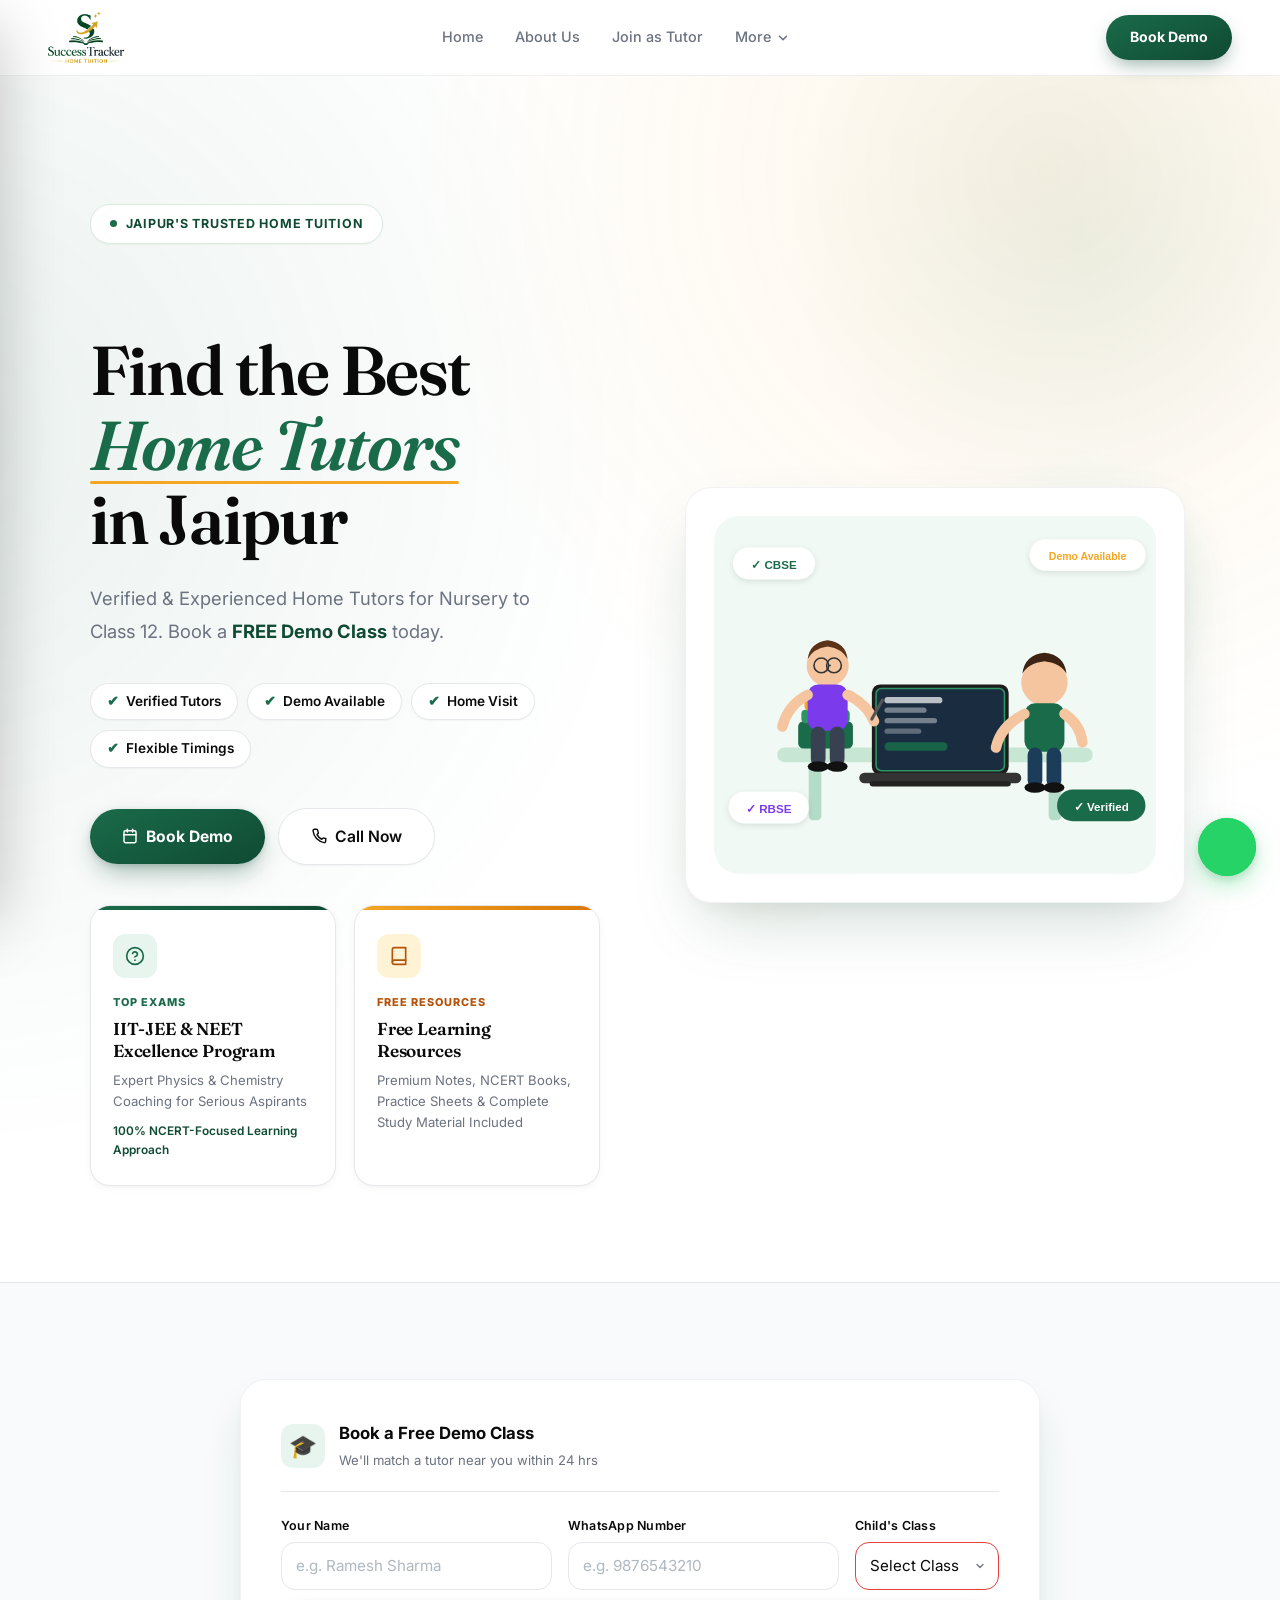
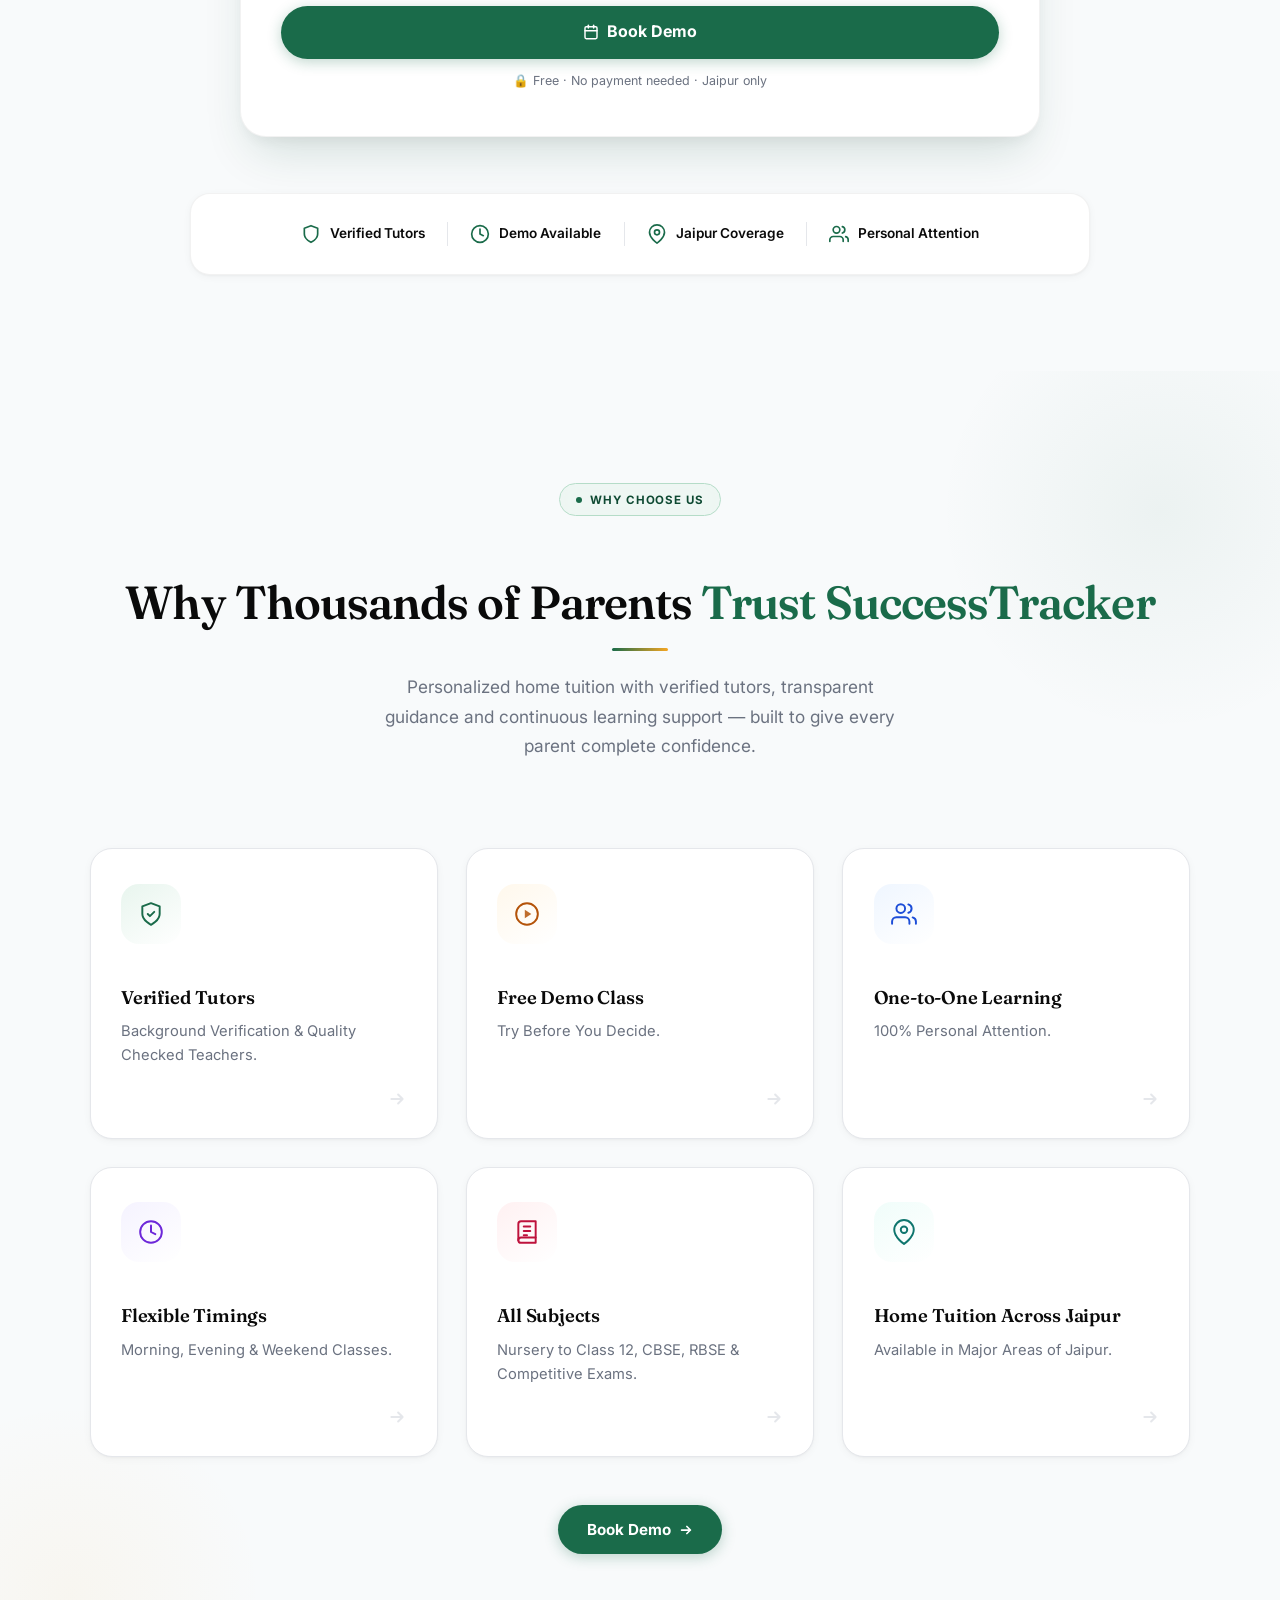
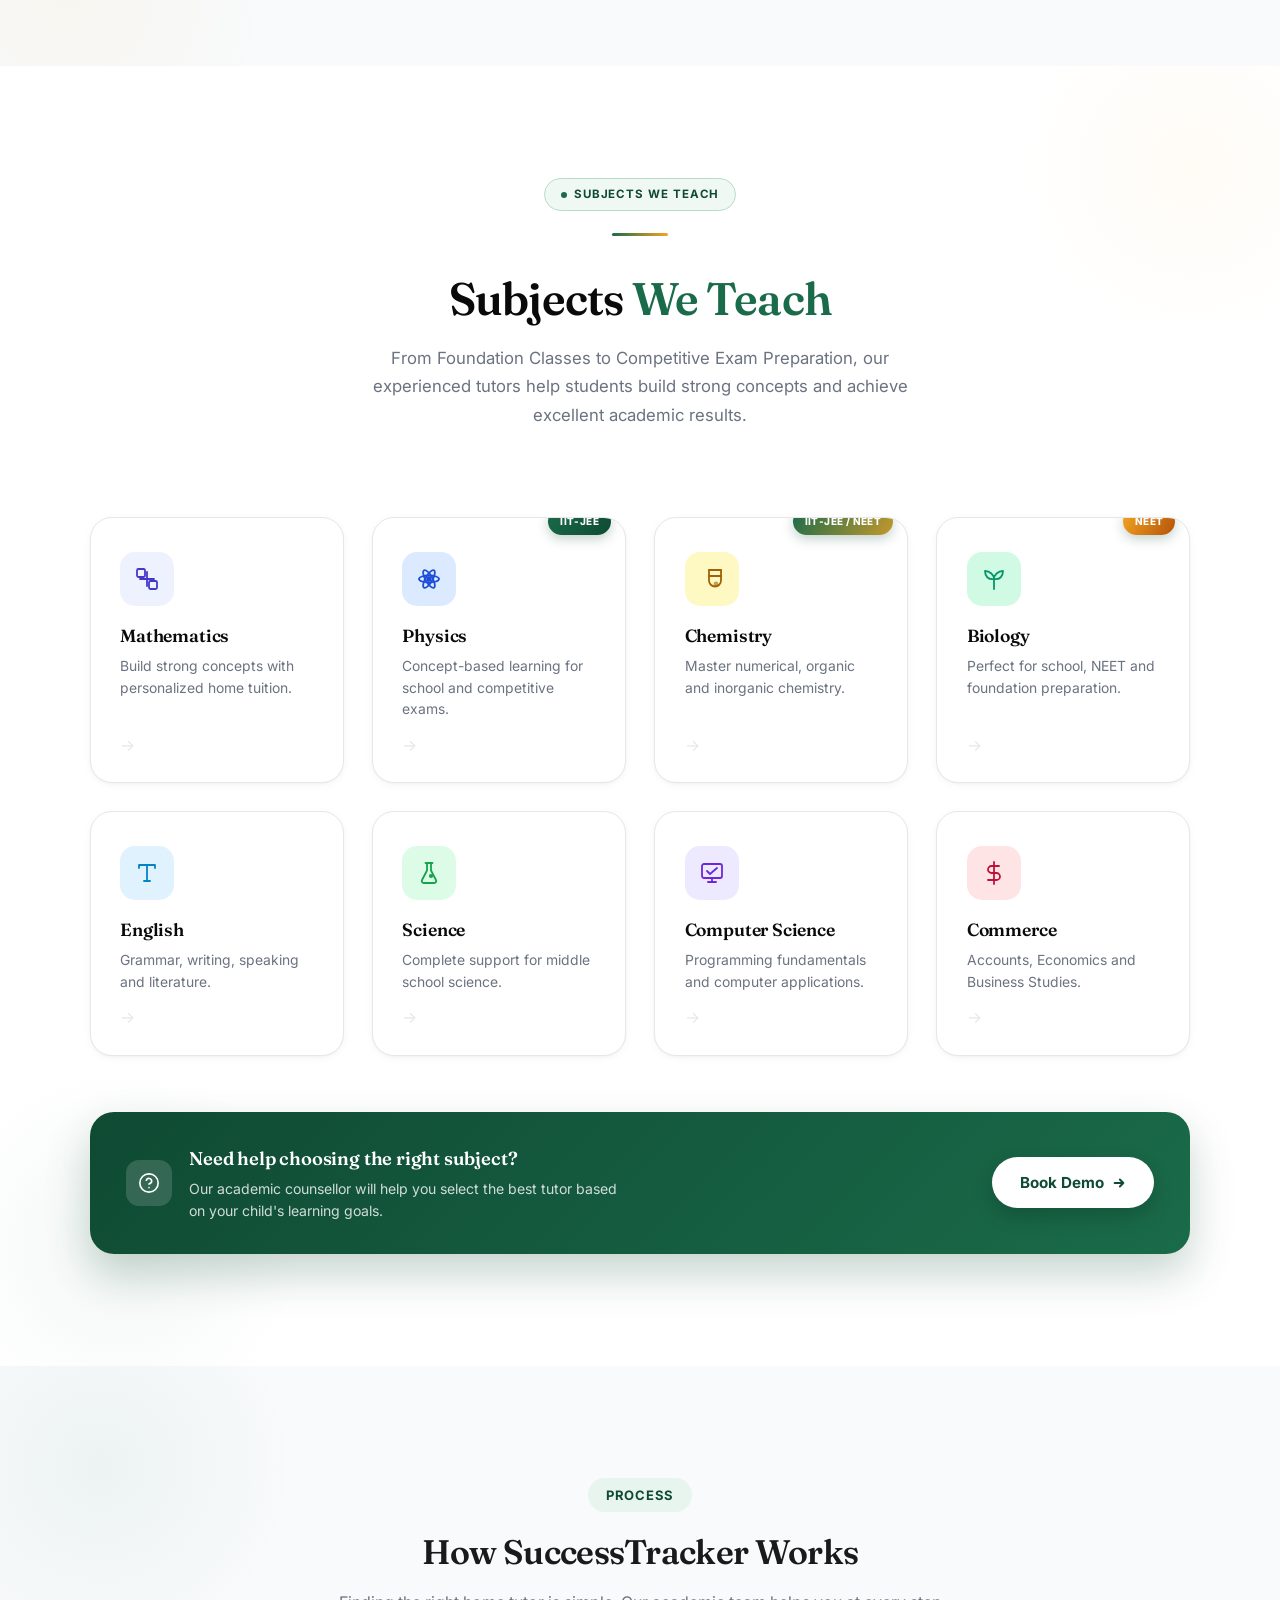
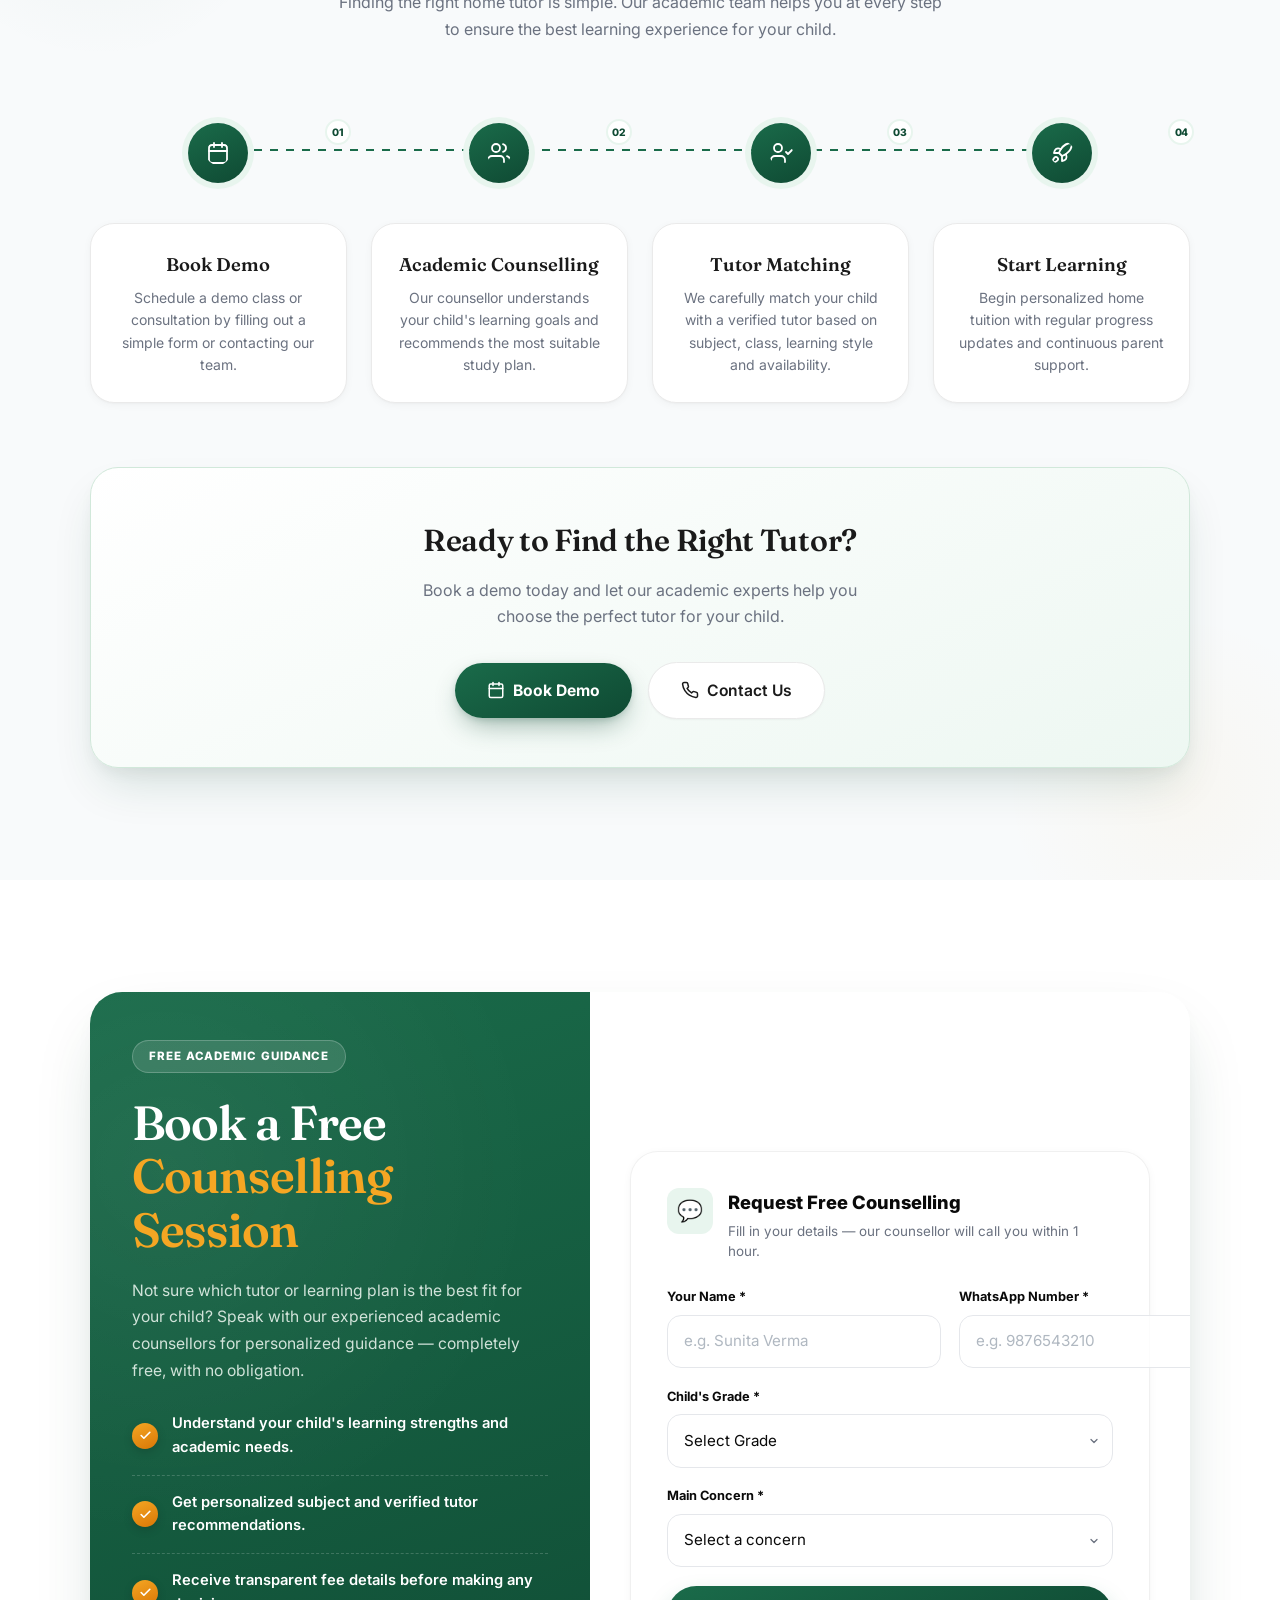
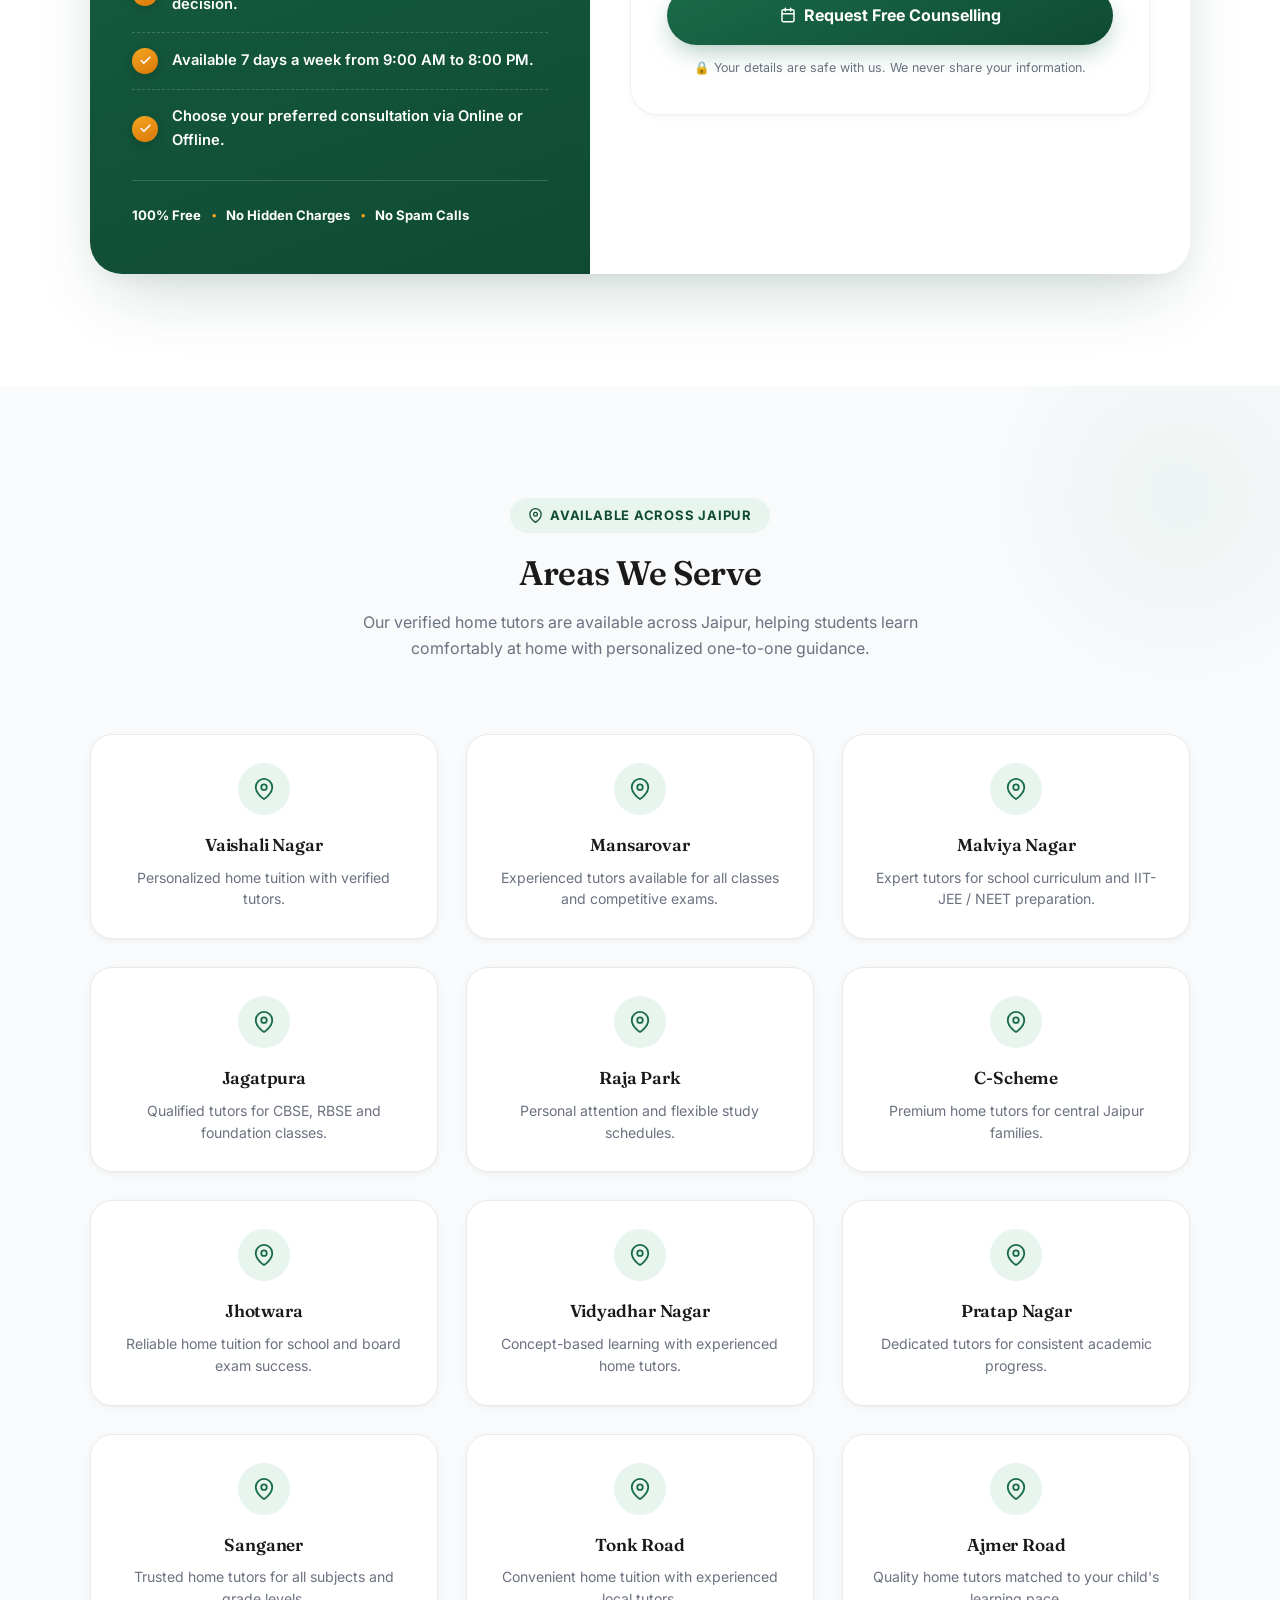
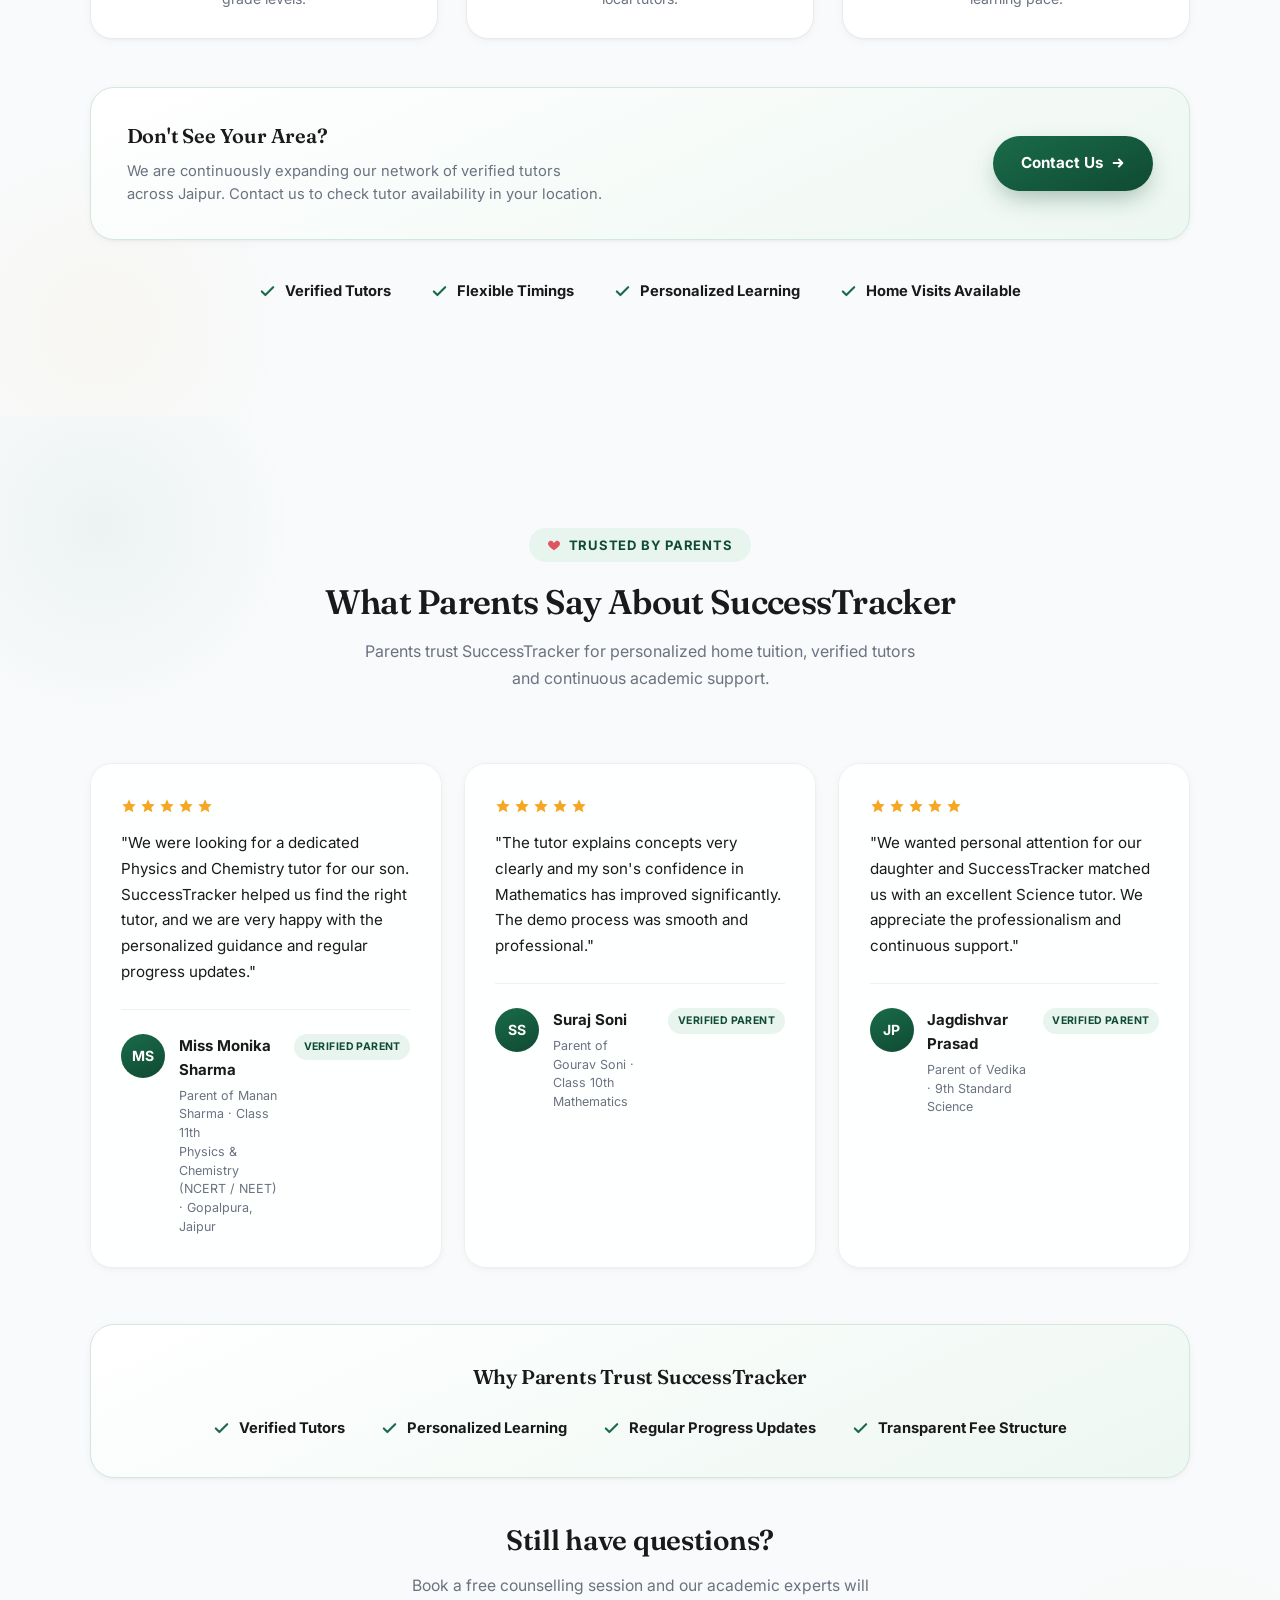
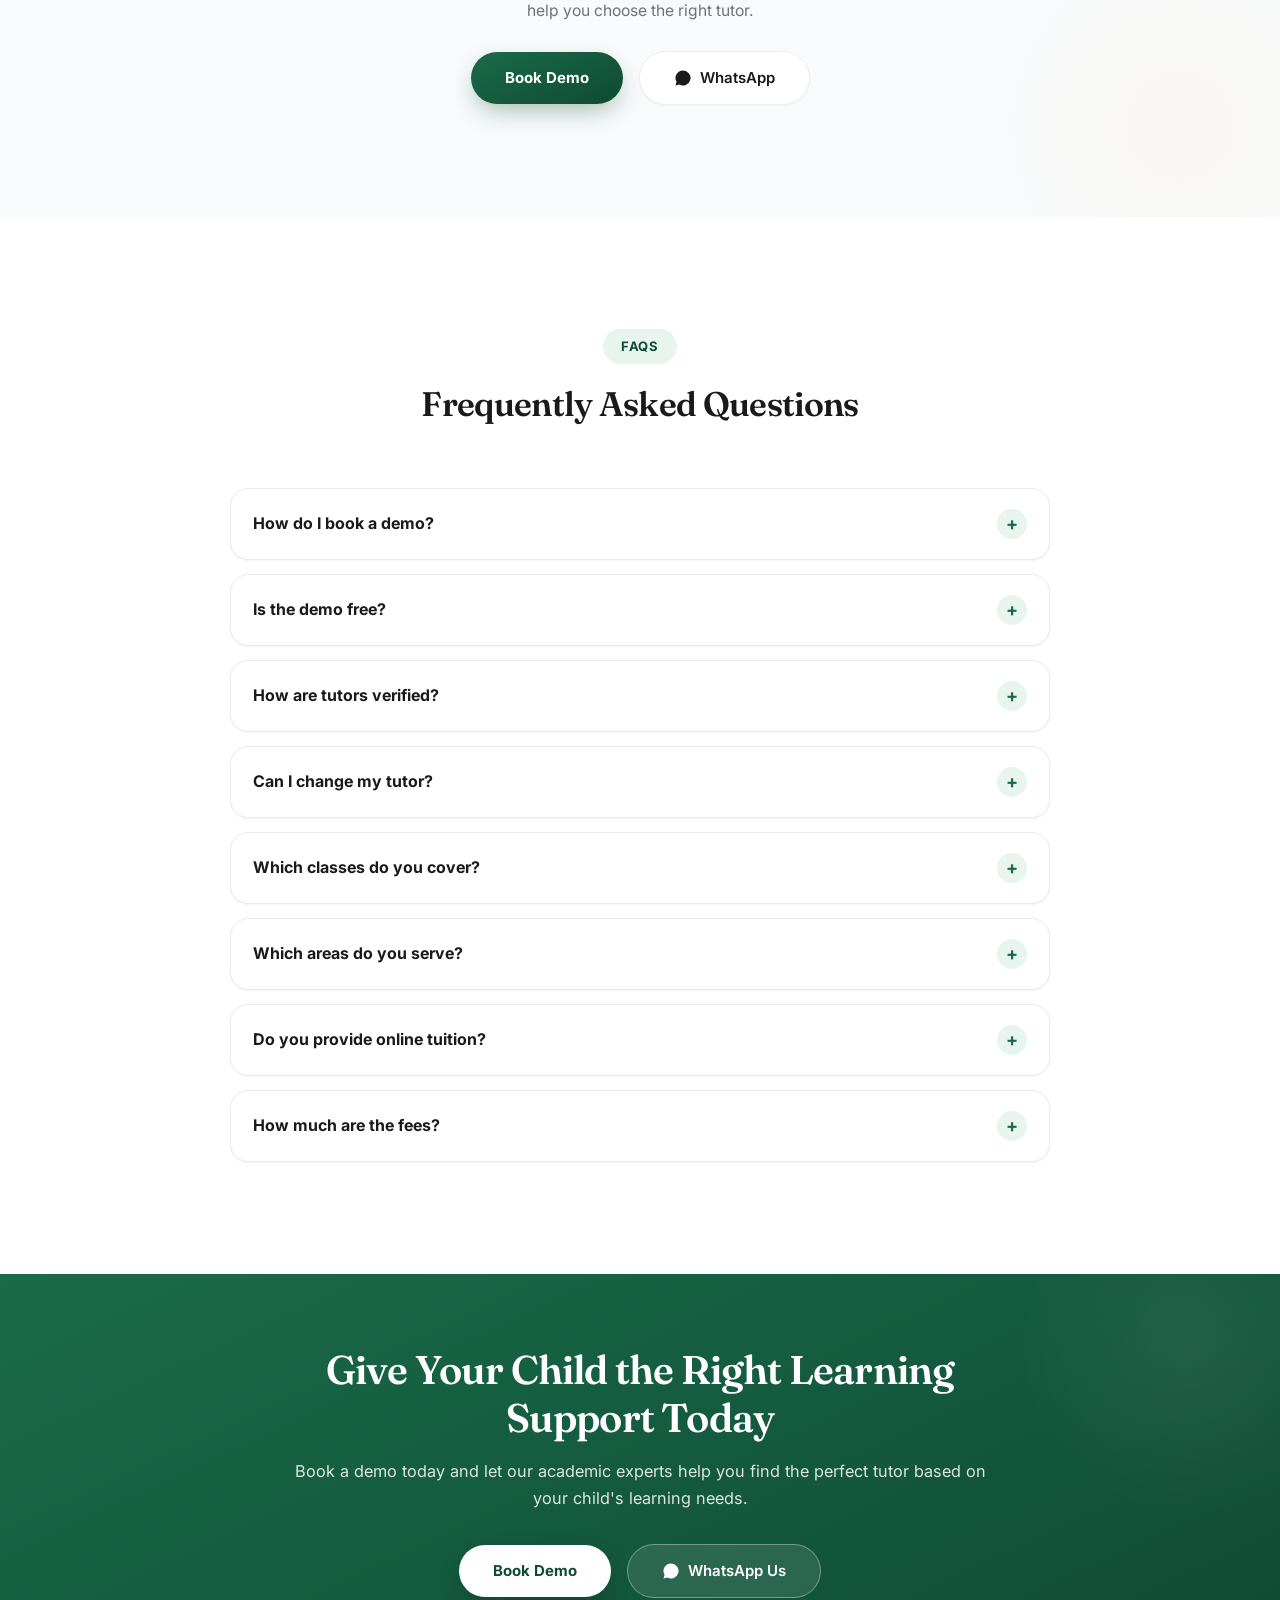
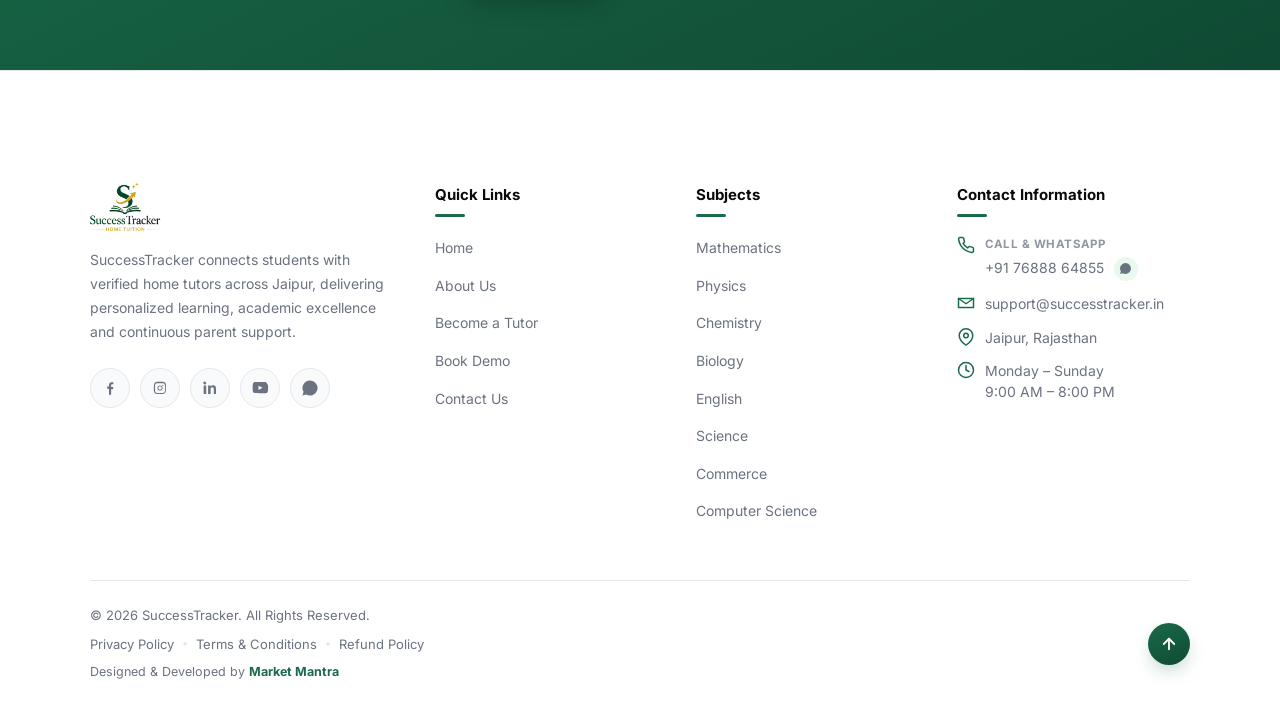
==== index.html @ 26d9928f "Contact page completed" ====
<!DOCTYPE html>
<html lang="en">
<head>
  <meta charset="UTF-8" />
  <meta name="viewport" content="width=device-width, initial-scale=1.0" />
  <title>SuccessTracker — Trusted Home Tuition in Jaipur | Verified Tutors</title>
  <meta name="description" content="SuccessTracker connects parents in Jaipur with verified, experienced home tutors for Nursery to Class 12. Book a free demo class today." />

  <!-- Favicon -->
  <link rel="icon" href="assets/favicon.ico" sizes="any">
  <link rel="icon"
        type="image/png"
        sizes="32x32"
        href="assets/favicon-32.png">
  <link rel="icon"
        type="image/png"
        sizes="16x16"
        href="assets/favicon-16.png">
  <link rel="apple-touch-icon"
        sizes="180x180"
        href="assets/favicon-180.png">
  <meta name="theme-color" content="#166534">

  <!-- Performance: establish early connection to the backend API used by the demo-booking and counselling forms -->
  <link rel="preconnect" href="https://success-tracker-backend.onrender.com" />

  <!-- Premium typography: Fraunces (display serif for headlines) + Inter (body/UI) -->
  <link rel="preconnect" href="https://fonts.googleapis.com" />
  <link rel="preconnect" href="https://fonts.gstatic.com" crossorigin />
  <link href="https://fonts.googleapis.com/css2?family=Fraunces:ital,wght@0,500;0,600;0,700;1,500;1,600&family=Inter:wght@400;500;600;700;800&display=swap" rel="stylesheet" />

  <!-- Global stylesheet (all sections) -->
  <link rel="stylesheet" href="styles.css" />
</head>
<body>

  <!-- Skip link for keyboard / screen-reader users -->
  <a href="#main-content" class="skip-link">Skip to main content</a>

  <!-- ============================================================
       HEADER & NAVIGATION
       ============================================================ -->
  <!-- ============================================================
     SUCCESSTRACKER — HEADER & NAVIGATION
     Replace existing <nav> + <div class="mobile-menu"> with this
     ============================================================ -->

<!-- ── HEADER ── -->
<header class="st-header" id="st-header" role="banner">
  <div class="st-nav-inner">

    <!-- Logo -->
    <a href="index.html" class="st-logo" aria-label="SuccessTracker Home">
      <img src="assets/logo.png" alt="SuccessTracker — Home Tuition" class="st-logo-img" />
    </a>

    <!-- Desktop Nav -->
    <nav class="st-desktop-nav" aria-label="Main navigation">
      <ul class="st-nav-list" role="list">

        <li class="st-nav-item">
          <a href="index.html" class="st-nav-link st-active" aria-current="page">Home</a>
        </li>

        <li class="st-nav-item">
          <a href="about.html" class="st-nav-link">About Us</a>
        </li>

        <li class="st-nav-item">
          <a href="#counselling" class="st-nav-link">Join as Tutor</a>
        </li>

        <!-- More Dropdown -->
        <li class="st-nav-item st-has-dropdown">
          <button class="st-nav-link st-dropdown-trigger"
                  aria-haspopup="true"
                  aria-expanded="false"
                  aria-controls="st-more-menu"
                  id="st-more-btn">
            More
            <svg class="st-chevron" viewBox="0 0 16 16" fill="none"
                 aria-hidden="true" width="14" height="14">
              <path d="M4 6l4 4 4-4" stroke="currentColor"
                    stroke-width="1.8" stroke-linecap="round" stroke-linejoin="round"/>
            </svg>
          </button>

          <div class="st-dropdown" id="st-more-menu"
               role="menu" aria-labelledby="st-more-btn">
            <a href="#why-us"      class="st-dropdown-item" role="menuitem">
              <span class="st-di-icon">✦</span>Why Choose Us
            </a>
            <a href="#how"         class="st-dropdown-item" role="menuitem">
              <span class="st-di-icon">⟳</span>How It Works
            </a>
            <a href="#counselling"     class="st-dropdown-item" role="menuitem">
              <span class="st-di-icon">₹</span>Fee Structure
            </a>
            <div class="st-dropdown-divider" role="separator"></div>
            <a href="contact.html"        class="st-dropdown-item" role="menuitem">
              <span class="st-di-icon">📞</span>Contact Us
            </a>
          </div>
        </li>

      </ul>
    </nav>

    <!-- Right Actions -->
    <div class="st-nav-actions">
      <a href="#book" class="st-btn-demo">
        Book Demo
      </a>
      <!-- Hamburger -->
      <button class="st-hamburger" id="st-hamburger"
              aria-label="Open menu" aria-expanded="false"
              aria-controls="st-mobile-menu">
        <span></span>
        <span></span>
        <span></span>
      </button>
    </div>

  </div><!-- /st-nav-inner -->
</header>

<!-- ── MOBILE MENU ── -->
<div class="st-mobile-menu" id="st-mobile-menu"
     role="dialog" aria-modal="true" aria-label="Mobile navigation"
     hidden>
  <div class="st-mob-top">
    <a href="index.html" class="st-logo" onclick="stCloseMenu()" aria-label="SuccessTracker Home">
      <img src="assets/logo.png" alt="SuccessTracker — Home Tuition" class="st-logo-img" />
    </a>
    <button class="st-mob-close" onclick="stCloseMenu()" aria-label="Close menu">
      <svg viewBox="0 0 24 24" fill="none" width="20" height="20">
        <path d="M18 6L6 18M6 6l12 12" stroke="currentColor"
              stroke-width="2" stroke-linecap="round"/>
      </svg>
    </button>
  </div>

  <nav class="st-mob-nav" aria-label="Mobile navigation">
    <a href="index.html"       class="st-mob-link" onclick="stCloseMenu()">🏠 Home</a>
    <a href="about.html"     class="st-mob-link" onclick="stCloseMenu()">⭐ About Us</a>
    <a href="#how"        class="st-mob-link" onclick="stCloseMenu()">⟳ How It Works</a>
    <a href="#counselling"    class="st-mob-link" onclick="stCloseMenu()">👨‍🏫 Join as Tutor</a>
    <a href="#counselling"    class="st-mob-link" onclick="stCloseMenu()">₹ Fee Structure</a>
    <a href="#counselling" class="st-mob-link" onclick="stCloseMenu()">📞 Free Counselling</a>
    <a href="contact.html"       class="st-mob-link" onclick="stCloseMenu()">🎓 Contact Us</a>
  </nav>

  <div class="st-mob-actions">
    <a href="#book"    class="st-mob-demo-btn" onclick="stCloseMenu()">Book Demo</a>
  </div>

  <p class="st-mob-footer">
    Jaipur's trusted home tuition platform · CBSE · RBSE
  </p>
</div>

<!-- Mobile overlay -->
<div class="st-mob-overlay" id="st-mob-overlay" onclick="stCloseMenu()" hidden></div>

  <!-- ============================================================
       MAIN CONTENT
       ============================================================ -->
  <main id="main-content">

    <!-- ── HERO + QUICK DEMO FORM ── -->
    <!-- ============================================================
     SUCCESSTRACKER — HERO SECTION
     Replace existing <section class="hero" id="home"> with this.
     Ends before the Why Us section.
     ============================================================ -->

<section class="sh-hero" id="home" aria-label="Hero">
  <div class="sh-hero-inner">

    <!-- ── LEFT COLUMN ── -->
    <div class="sh-hero-left">

      <!-- Badge -->
      <div class="sh-badge" aria-label="Location badge">
        <span class="sh-badge-dot" aria-hidden="true"></span>
        Jaipur's Trusted Home Tuition
      </div>

      <!-- Headline -->
      <h1 class="sh-headline">
        Find the Best<br>
        <span class="sh-headline-accent">Home Tutors</span><br>
        in Jaipur
      </h1>

      <!-- Sub -->
      <p class="sh-sub">
        Verified &amp; Experienced Home Tutors for Nursery to Class&nbsp;12.
        Book a <strong>FREE Demo Class</strong> today.
      </p>

      <!-- Feature list -->
      <ul class="sh-features" aria-label="Key features">
        <li class="sh-feature-item">
          <span class="sh-check" aria-hidden="true">✔</span>
          Verified Tutors
        </li>
        <li class="sh-feature-item">
          <span class="sh-check" aria-hidden="true">✔</span>
          Demo Available
        </li>
        <li class="sh-feature-item">
          <span class="sh-check" aria-hidden="true">✔</span>
          Home Visit
        </li>
        <li class="sh-feature-item">
          <span class="sh-check" aria-hidden="true">✔</span>
          Flexible Timings
        </li>
      </ul>

      <!-- CTAs -->
      <div class="sh-btns">
        <a href="#book" class="sh-btn-primary">
          <svg width="16" height="16" viewBox="0 0 24 24" fill="none"
               stroke="currentColor" stroke-width="2.2"
               stroke-linecap="round" stroke-linejoin="round"
               aria-hidden="true">
            <rect x="3" y="4" width="18" height="18" rx="2"/>
            <line x1="16" y1="2" x2="16" y2="6"/>
            <line x1="8"  y1="2" x2="8"  y2="6"/>
            <line x1="3"  y1="10" x2="21" y2="10"/>
          </svg>
          Book Demo
        </a>
        <a href="tel:+917688864855" class="sh-btn-secondary">
          <svg width="16" height="16" viewBox="0 0 24 24" fill="none"
               stroke="currentColor" stroke-width="2.2"
               stroke-linecap="round" stroke-linejoin="round"
               aria-hidden="true">
            <path d="M22 16.92v3a2 2 0 01-2.18 2
                     A19.79 19.79 0 013.09 4.18
                     2 2 0 015.09 2h3a2 2 0 012 1.72
                     c.127.96.361 1.903.7 2.81
                     a2 2 0 01-.45 2.11L9.09 9.91
                     a16 16 0 006.99 6.99l1.27-1.27
                     a2 2 0 012.11-.45
                     c.907.339 1.85.573 2.81.7
                     A2 2 0 0122 16.92z"/>
          </svg>
          Call Now
        </a>
      </div>

      <!-- Premium feature cards -->
      <div class="sh-feature-cards" role="list" aria-label="Featured programs">

        <article class="sh-fcard sh-fcard-green" role="listitem">
          <div class="sh-fcard-icon" aria-hidden="true">
            <svg width="20" height="20" viewBox="0 0 24 24" fill="none"
                 stroke="currentColor" stroke-width="2"
                 stroke-linecap="round" stroke-linejoin="round">
              <circle cx="12" cy="12" r="10"/>
              <path d="M9.09 9a3 3 0 015.83 1c0 2-3 3-3 3"/>
              <line x1="12" y1="17" x2="12.01" y2="17"/>
            </svg>
          </div>
          <p class="sh-fcard-eyebrow">Top Exams</p>
          <h3 class="sh-fcard-title">IIT-JEE &amp; NEET Excellence Program</h3>
          <p class="sh-fcard-sub">Expert Physics &amp; Chemistry Coaching for Serious Aspirants</p>
          <p class="sh-fcard-note">100% NCERT-Focused Learning Approach</p>
        </article>

        <article class="sh-fcard sh-fcard-amber" role="listitem">
          <div class="sh-fcard-icon" aria-hidden="true">
            <svg width="20" height="20" viewBox="0 0 24 24" fill="none"
                 stroke="currentColor" stroke-width="2"
                 stroke-linecap="round" stroke-linejoin="round">
              <path d="M4 19.5A2.5 2.5 0 016.5 17H20"/>
              <path d="M6.5 2H20v20H6.5A2.5 2.5 0 014 19.5v-15A2.5 2.5 0 016.5 2z"/>
            </svg>
          </div>
          <p class="sh-fcard-eyebrow">Free Resources</p>
          <h3 class="sh-fcard-title">Free Learning Resources</h3>
          <p class="sh-fcard-sub">Premium Notes, NCERT Books, Practice Sheets &amp; Complete Study Material Included</p>
        </article>

      </div>

    </div><!-- /sh-hero-left -->

    <!-- ── RIGHT COLUMN — Illustration ── -->
    <div class="sh-hero-right" aria-hidden="true">
      <div class="sh-illustration-wrap">

        <!-- Decorative blobs -->
        <div class="sh-blob sh-blob-1"></div>
        <div class="sh-blob sh-blob-2"></div>

        <!-- Illustration card -->
        <div class="sh-illus-card">
          <svg viewBox="0 0 420 340" xmlns="http://www.w3.org/2000/svg"
               role="img" aria-label="Home tuition illustration"
               class="sh-illus-svg">

            <!-- Background rect -->
            <rect width="420" height="340" rx="24" fill="#f0f9f4"/>

            <!-- Desk surface -->
            <rect x="60" y="220" width="300" height="14" rx="7" fill="#c8e6d4"/>
            <!-- Desk legs -->
            <rect x="90"  y="234" width="12" height="55" rx="4" fill="#b5dcc8"/>
            <rect x="318" y="234" width="12" height="55" rx="4" fill="#b5dcc8"/>

            <!-- Book stack -->
            <rect x="80"  y="195" width="52" height="26" rx="5" fill="#1a6b4a"/>
            <rect x="83"  y="184" width="46" height="13" rx="4" fill="#2e9464"/>
            <rect x="86"  y="174" width="40" height="11" rx="4" fill="#f5a623"/>

            <!-- Laptop body -->
            <rect x="150" y="160" width="130" height="86" rx="8" fill="#1c1c1e"/>
            <rect x="154" y="164" width="122" height="78" rx="5" fill="#0a84ff" opacity=".15"/>
            <rect x="154" y="164" width="122" height="78" rx="5" fill="none"
                  stroke="#2e9464" stroke-width="1.5"/>
            <!-- Screen content lines -->
            <rect x="162" y="172" width="55" height="6"  rx="3" fill="#fff" opacity=".7"/>
            <rect x="162" y="182" width="40" height="5"  rx="3" fill="#fff" opacity=".4"/>
            <rect x="162" y="192" width="50" height="5"  rx="3" fill="#fff" opacity=".4"/>
            <rect x="162" y="202" width="35" height="5"  rx="3" fill="#fff" opacity=".3"/>
            <rect x="162" y="215" width="60" height="8"  rx="4" fill="#1a6b4a" opacity=".9"/>
            <!-- Laptop hinge + base -->
            <rect x="138" y="244" width="154" height="10" rx="5" fill="#333"/>
            <rect x="148" y="252" width="134" height="5"  rx="3" fill="#222"/>

            <!-- Student figure -->
            <!-- Head -->
            <circle cx="314" cy="158" r="22" fill="#f5c5a0"/>
            <!-- Hair -->
            <path d="M293 150 Q295 132 314 130 Q333 132 335 150 Q330 140 314 138 Q298 140 293 150Z"
                  fill="#3d2314"/>
            <!-- Body -->
            <rect x="295" y="178" width="38" height="46" rx="10" fill="#1a6b4a"/>
            <!-- Arms -->
            <path d="M295 188 Q272 200 268 220" stroke="#f5c5a0"
                  stroke-width="10" stroke-linecap="round" fill="none"/>
            <path d="M333 188 Q348 198 350 215" stroke="#f5c5a0"
                  stroke-width="10" stroke-linecap="round" fill="none"/>
            <!-- Legs -->
            <rect x="298" y="220" width="14" height="38" rx="7" fill="#1c3d5a"/>
            <rect x="316" y="220" width="14" height="38" rx="7" fill="#1c3d5a"/>
            <!-- Shoes -->
            <ellipse cx="305" cy="258" rx="10" ry="5" fill="#111"/>
            <ellipse cx="323" cy="258" rx="10" ry="5" fill="#111"/>

            <!-- Tutor figure (left) -->
            <!-- Head -->
            <circle cx="108" cy="142" r="20" fill="#f5c5a0"/>
            <!-- Hair -->
            <path d="M89 136 Q91 120 108 118 Q125 120 127 136 Q122 126 108 124 Q94 126 89 136Z"
                  fill="#5c3317"/>
            <!-- Glasses -->
            <circle cx="102" cy="142" r="7" fill="none" stroke="#333" stroke-width="1.5"/>
            <circle cx="114" cy="142" r="7" fill="none" stroke="#333" stroke-width="1.5"/>
            <line x1="109" y1="142" x2="111" y2="142" stroke="#333" stroke-width="1.5"/>
            <!-- Body -->
            <rect x="89" y="160" width="38" height="44" rx="10" fill="#7c3aed"/>
            <!-- Arms -->
            <path d="M89 170 Q70 180 65 200" stroke="#f5c5a0"
                  stroke-width="10" stroke-linecap="round" fill="none"/>
            <path d="M127 170 Q145 178 152 195" stroke="#f5c5a0"
                  stroke-width="10" stroke-linecap="round" fill="none"/>
            <!-- Pointer in right hand -->
            <line x1="150" y1="193" x2="160" y2="175"
                  stroke="#555" stroke-width="3" stroke-linecap="round"/>
            <!-- Legs -->
            <rect x="92"  y="200" width="14" height="38" rx="7" fill="#374151"/>
            <rect x="110" y="200" width="14" height="38" rx="7" fill="#374151"/>
            <!-- Shoes -->
            <ellipse cx="99"  cy="238" rx="10" ry="5" fill="#111"/>
            <ellipse cx="117" cy="238" rx="10" ry="5" fill="#111"/>

            <!-- Floating badges -->
            <!-- Badge 1: CBSE -->
            <rect x="18" y="30" width="78" height="30" rx="15" fill="#fff"
                  filter="url(#sh-shadow)"/>
            <text x="57"  y="50" text-anchor="middle" font-family="sans-serif"
                  font-size="11" font-weight="700" fill="#1a6b4a">✓ CBSE</text>

            <!-- Badge 2: Demo Available -->
            <rect x="300" y="22" width="110" height="30" rx="15" fill="#fff"
                  filter="url(#sh-shadow)"/>
            <text x="355" y="42" text-anchor="middle" font-family="sans-serif"
                  font-size="10" font-weight="700" fill="#f5a623">Demo Available</text>

            <!-- Badge 3: Verified -->
            <rect x="326" y="260" width="84" height="30" rx="15" fill="#1a6b4a"/>
            <text x="368" y="280" text-anchor="middle" font-family="sans-serif"
                  font-size="11" font-weight="700" fill="#fff">✓ Verified</text>

            <!-- Badge 4: RBSE -->
            <rect x="14" y="262" width="76" height="30" rx="15" fill="#fff"
                  filter="url(#sh-shadow)"/>
            <text x="52"  y="282" text-anchor="middle" font-family="sans-serif"
                  font-size="11" font-weight="700" fill="#7c3aed">✓ RBSE</text>

            <defs>
              <filter id="sh-shadow" x="-20%" y="-20%" width="140%" height="140%">
                <feDropShadow dx="0" dy="2" stdDeviation="3"
                              flood-color="#000" flood-opacity=".1"/>
              </filter>
            </defs>
          </svg>
        </div><!-- /sh-illus-card -->

      </div><!-- /sh-illustration-wrap -->
    </div><!-- /sh-hero-right -->

  </div><!-- /sh-hero-inner -->
</section><!-- /sh-hero -->


<!-- ── QUICK DEMO FORM + TRUST STRIP ── -->
<section class="sh-form-section" id="book" aria-label="Quick booking form">
  <div class="sh-form-outer">

    <div class="sh-form-card">

      <!-- Form header -->
      <div class="sh-form-header">
        <div class="sh-form-icon" aria-hidden="true">🎓</div>
        <div>
          <p class="sh-form-title">Book a Free Demo Class</p>
          <p class="sh-form-sub">We'll match a tutor near you within 24 hrs</p>
        </div>
      </div>

      <!-- Quick form — uses NEW IDs to avoid conflict with #bookForm -->
      <form class="sh-qform" id="sh-quick-form"
            onsubmit="shHandleQuickForm(event)" novalidate>

        <div class="sh-qform-fields">
          <div class="sh-qfield">
            <label for="sh_name" class="sh-qlabel">Your Name</label>
            <input type="text" id="sh_name" name="sh_name"
                   class="sh-qinput" placeholder="e.g. Ramesh Sharma"
                   autocomplete="name" required />
          </div>

          <div class="sh-qfield">
            <label for="sh_phone" class="sh-qlabel">WhatsApp Number</label>
            <input type="tel" id="sh_phone" name="sh_phone"
                   class="sh-qinput" placeholder="e.g. 9876543210"
                   autocomplete="tel" required pattern="[6-9][0-9]{9}" />
          </div>

          <div class="sh-qfield">
            <label for="sh_grade" class="sh-qlabel">Child's Class</label>
            <select id="sh_grade" name="sh_grade" class="sh-qinput sh-qselect" required>
              <option value="">Select Class</option>
              <option>Nursery – KG</option>
              <option>Class 1 – 2</option>
              <option>Class 3 – 5</option>
              <option>Class 6 – 8</option>
              <option>Class 9 – 10</option>
              <option>Class 11 – 12</option>
            </select>
          </div>
        </div>

        <button type="submit" class="sh-qsubmit" id="sh-qsubmit-btn">
          <svg width="16" height="16" viewBox="0 0 24 24" fill="none"
               stroke="currentColor" stroke-width="2.2"
               stroke-linecap="round" stroke-linejoin="round"
               aria-hidden="true">
            <rect x="3" y="4" width="18" height="18" rx="2"/>
            <line x1="16" y1="2" x2="16" y2="6"/>
            <line x1="8"  y1="2" x2="8"  y2="6"/>
            <line x1="3"  y1="10" x2="21" y2="10"/>
          </svg>
          Book Demo
        </button>

        <p class="sh-qfootnote">
          🔒 Free · No payment needed · Jaipur only
        </p>

        <!-- Success message (hidden by default) -->
        <div class="sh-qsuccess" id="sh-qsuccess" role="alert" aria-live="polite"
             hidden>
          ✅ Done! Our team will call you within 2 hours.
        </div>

      </form>

    </div><!-- /sh-form-card -->

  </div><!-- /sh-form-outer -->

  <!-- ── Trust Strip ── -->
  <div class="sh-trust-strip" role="list" aria-label="Trust indicators">
    <div class="sh-trust-item" role="listitem">
      <span class="sh-trust-icon" aria-hidden="true">
        <svg width="20" height="20" viewBox="0 0 24 24" fill="none"
             stroke="currentColor" stroke-width="2"
             stroke-linecap="round" stroke-linejoin="round">
          <path d="M12 22s8-4 8-10V5l-8-3-8 3v7c0 6 8 10 8 10z"/>
        </svg>
      </span>
      <span class="sh-trust-text">Verified Tutors</span>
    </div>
    <div class="sh-trust-divider" aria-hidden="true"></div>
    <div class="sh-trust-item" role="listitem">
      <span class="sh-trust-icon" aria-hidden="true">
        <svg width="20" height="20" viewBox="0 0 24 24" fill="none"
             stroke="currentColor" stroke-width="2"
             stroke-linecap="round" stroke-linejoin="round">
          <circle cx="12" cy="12" r="10"/>
          <polyline points="12 6 12 12 16 14"/>
        </svg>
      </span>
      <span class="sh-trust-text">Demo Available</span>
    </div>
    <div class="sh-trust-divider" aria-hidden="true"></div>
    <div class="sh-trust-item" role="listitem">
      <span class="sh-trust-icon" aria-hidden="true">
        <svg width="20" height="20" viewBox="0 0 24 24" fill="none"
             stroke="currentColor" stroke-width="2"
             stroke-linecap="round" stroke-linejoin="round">
          <path d="M21 10c0 7-9 13-9 13s-9-6-9-13a9 9 0 0118 0z"/>
          <circle cx="12" cy="10" r="3"/>
        </svg>
      </span>
      <span class="sh-trust-text">Jaipur Coverage</span>
    </div>
    <div class="sh-trust-divider" aria-hidden="true"></div>
    <div class="sh-trust-item" role="listitem">
      <span class="sh-trust-icon" aria-hidden="true">
        <svg width="20" height="20" viewBox="0 0 24 24" fill="none"
             stroke="currentColor" stroke-width="2"
             stroke-linecap="round" stroke-linejoin="round">
          <path d="M17 21v-2a4 4 0 00-4-4H5a4 4 0 00-4 4v2"/>
          <circle cx="9" cy="7" r="4"/>
          <path d="M23 21v-2a4 4 0 00-3-3.87M16 3.13a4 4 0 010 7.75"/>
        </svg>
      </span>
      <span class="sh-trust-text">Personal Attention</span>
    </div>
  </div><!-- /sh-trust-strip -->

</section><!-- /sh-form-section -->

    <!-- ── WHY CHOOSE US ── -->
    <!-- ============================================================
     SUCCESSTRACKER — WHY CHOOSE US SECTION
     Replace existing: <section class="why-bg" id="why-us"> ... </section>
     Ends before the How It Works section.
     ============================================================ -->

<section class="sw-section" id="why-us" aria-labelledby="sw-heading">
  <div class="sw-inner">

    <!-- Section Header -->
    <div class="sw-header">
      <div class="sw-eyebrow" aria-hidden="true">Why Choose Us</div>
      <h2 class="sw-title" id="sw-heading">
        Why Thousands of Parents <span class="sw-title-accent">Trust SuccessTracker</span>
      </h2>
      <div class="sw-header-rule" aria-hidden="true"></div>
      <p class="sw-subtitle">
        Personalized home tuition with verified tutors, transparent guidance
        and continuous learning support — built to give every parent complete confidence.
      </p>
    </div>

    <!-- Cards Grid -->
    <div class="sw-grid" role="list">

      <!-- Card 1: Verified Tutors -->
      <article class="sw-card" role="listitem">
        <div class="sw-card-icon sw-icon-green" aria-hidden="true">
          <svg viewBox="0 0 24 24" fill="none" stroke="currentColor"
               stroke-width="1.8" stroke-linecap="round" stroke-linejoin="round">
            <path d="M12 22s8-4 8-10V5l-8-3-8 3v7c0 6 8 10 8 10z"/>
            <polyline points="9 12 11 14 15 10"/>
          </svg>
        </div>
        <div class="sw-card-body">
          <h3 class="sw-card-title">Verified Tutors</h3>
          <p class="sw-card-desc">
            Background Verification &amp; Quality Checked Teachers.
          </p>
        </div>
        <div class="sw-card-arrow" aria-hidden="true">
          <svg viewBox="0 0 16 16" fill="none" stroke="currentColor"
               stroke-width="1.8" stroke-linecap="round" stroke-linejoin="round">
            <path d="M3 8h10M9 4l4 4-4 4"/>
          </svg>
        </div>
      </article>

      <!-- Card 2: Free Demo Class -->
      <article class="sw-card" role="listitem">
        <div class="sw-card-icon sw-icon-amber" aria-hidden="true">
          <svg viewBox="0 0 24 24" fill="none" stroke="currentColor"
               stroke-width="1.8" stroke-linecap="round" stroke-linejoin="round">
            <circle cx="12" cy="12" r="10"/>
            <polygon points="10 8 16 12 10 16 10 8" fill="currentColor"
                     stroke="none" opacity=".85"/>
          </svg>
        </div>
        <div class="sw-card-body">
          <h3 class="sw-card-title">Free Demo Class</h3>
          <p class="sw-card-desc">
            Try Before You Decide.
          </p>
        </div>
        <div class="sw-card-arrow" aria-hidden="true">
          <svg viewBox="0 0 16 16" fill="none" stroke="currentColor"
               stroke-width="1.8" stroke-linecap="round" stroke-linejoin="round">
            <path d="M3 8h10M9 4l4 4-4 4"/>
          </svg>
        </div>
      </article>

      <!-- Card 3: One-to-One Learning -->
      <article class="sw-card" role="listitem">
        <div class="sw-card-icon sw-icon-blue" aria-hidden="true">
          <svg viewBox="0 0 24 24" fill="none" stroke="currentColor"
               stroke-width="1.8" stroke-linecap="round" stroke-linejoin="round">
            <path d="M17 21v-2a4 4 0 00-4-4H5a4 4 0 00-4 4v2"/>
            <circle cx="9" cy="7" r="4"/>
            <path d="M23 21v-2a4 4 0 00-3-3.87"/>
            <path d="M16 3.13a4 4 0 010 7.75"/>
          </svg>
        </div>
        <div class="sw-card-body">
          <h3 class="sw-card-title">One-to-One Learning</h3>
          <p class="sw-card-desc">
            100% Personal Attention.
          </p>
        </div>
        <div class="sw-card-arrow" aria-hidden="true">
          <svg viewBox="0 0 16 16" fill="none" stroke="currentColor"
               stroke-width="1.8" stroke-linecap="round" stroke-linejoin="round">
            <path d="M3 8h10M9 4l4 4-4 4"/>
          </svg>
        </div>
      </article>

      <!-- Card 4: Flexible Timings -->
      <article class="sw-card" role="listitem">
        <div class="sw-card-icon sw-icon-purple" aria-hidden="true">
          <svg viewBox="0 0 24 24" fill="none" stroke="currentColor"
               stroke-width="1.8" stroke-linecap="round" stroke-linejoin="round">
            <circle cx="12" cy="12" r="10"/>
            <polyline points="12 6 12 12 16 14"/>
          </svg>
        </div>
        <div class="sw-card-body">
          <h3 class="sw-card-title">Flexible Timings</h3>
          <p class="sw-card-desc">
            Morning, Evening &amp; Weekend Classes.
          </p>
        </div>
        <div class="sw-card-arrow" aria-hidden="true">
          <svg viewBox="0 0 16 16" fill="none" stroke="currentColor"
               stroke-width="1.8" stroke-linecap="round" stroke-linejoin="round">
            <path d="M3 8h10M9 4l4 4-4 4"/>
          </svg>
        </div>
      </article>

      <!-- Card 5: All Subjects -->
      <article class="sw-card" role="listitem">
        <div class="sw-card-icon sw-icon-rose" aria-hidden="true">
          <svg viewBox="0 0 24 24" fill="none" stroke="currentColor"
               stroke-width="1.8" stroke-linecap="round" stroke-linejoin="round">
            <path d="M4 19.5A2.5 2.5 0 016.5 17H20"/>
            <path d="M6.5 2H20v20H6.5A2.5 2.5 0 014 19.5v-15A2.5 2.5 0 016.5 2z"/>
            <line x1="9"  y1="7"  x2="15" y2="7"/>
            <line x1="9"  y1="11" x2="15" y2="11"/>
            <line x1="9"  y1="15" x2="12" y2="15"/>
          </svg>
        </div>
        <div class="sw-card-body">
          <h3 class="sw-card-title">All Subjects</h3>
          <p class="sw-card-desc">
            Nursery to Class 12, CBSE, RBSE &amp; Competitive Exams.
          </p>
        </div>
        <div class="sw-card-arrow" aria-hidden="true">
          <svg viewBox="0 0 16 16" fill="none" stroke="currentColor"
               stroke-width="1.8" stroke-linecap="round" stroke-linejoin="round">
            <path d="M3 8h10M9 4l4 4-4 4"/>
          </svg>
        </div>
      </article>

      <!-- Card 6: Home Tuition Across Jaipur -->
      <article class="sw-card" role="listitem">
        <div class="sw-card-icon sw-icon-teal" aria-hidden="true">
          <svg viewBox="0 0 24 24" fill="none" stroke="currentColor"
               stroke-width="1.8" stroke-linecap="round" stroke-linejoin="round">
            <path d="M21 10c0 7-9 13-9 13S3 17 3 10a9 9 0 0118 0z"/>
            <circle cx="12" cy="10" r="3"/>
          </svg>
        </div>
        <div class="sw-card-body">
          <h3 class="sw-card-title">Home Tuition Across Jaipur</h3>
          <p class="sw-card-desc">
            Available in Major Areas of Jaipur.
          </p>
        </div>
        <div class="sw-card-arrow" aria-hidden="true">
          <svg viewBox="0 0 16 16" fill="none" stroke="currentColor"
               stroke-width="1.8" stroke-linecap="round" stroke-linejoin="round">
            <path d="M3 8h10M9 4l4 4-4 4"/>
          </svg>
        </div>
      </article>

    </div><!-- /sw-grid -->

    <!-- Bottom CTA -->
    <div class="sw-cta-row">
      <a href="#book" class="sw-cta-btn">
        Book Demo
        <svg viewBox="0 0 16 16" fill="none" stroke="currentColor"
             stroke-width="2" stroke-linecap="round" stroke-linejoin="round"
             width="14" height="14" aria-hidden="true">
          <path d="M3 8h10M9 4l4 4-4 4"/>
        </svg>
      </a>
    </div>

  </div><!-- /sw-inner -->
</section>

    <!-- ── SUBJECTS WE COVER ── -->
    <!-- ============================================================
     SUCCESSTRACKER — SUBJECTS SECTION
     Place after Why Us, before How It Works.
     id="subjects" preserved for navbar links.
     ============================================================ -->

<section class="ss-section" id="subjects" aria-labelledby="ss-heading">
  <div class="ss-inner">

    <!-- Section Header -->
    <div class="ss-header">
      <div class="ss-eyebrow" aria-hidden="true">Subjects We Teach</div>
      <div class="ss-header-rule" aria-hidden="true"></div>
      <h2 class="ss-title" id="ss-heading">
        Subjects <span class="ss-title-accent">We Teach</span>
      </h2>
      <p class="ss-subtitle">
        From Foundation Classes to Competitive Exam Preparation, our experienced
        tutors help students build strong concepts and achieve excellent academic results.
      </p>
    </div>

    <!-- Subjects Grid: 4 col desktop / 2 tablet / 1 mobile -->
    <div class="ss-grid" role="list" aria-label="Available subjects">

      <!-- 1: Mathematics -->
      <a href="#book" class="ss-card" role="listitem" aria-label="Book Mathematics tutor">
        <div class="ss-card-inner">
          <div class="ss-icon-wrap ss-indigo" aria-hidden="true">
            <svg viewBox="0 0 24 24" fill="none" stroke="currentColor"
                 stroke-width="1.8" stroke-linecap="round" stroke-linejoin="round">
              <line x1="12" y1="5"  x2="12" y2="19"/>
              <line x1="5"  y1="12" x2="19" y2="12"/>
              <rect x="2" y="2" width="8" height="8" rx="1.5"/>
              <rect x="14" y="14" width="8" height="8" rx="1.5"/>
            </svg>
          </div>
          <span class="ss-name">Mathematics</span>
          <span class="ss-desc">Build strong concepts with personalized home tuition.</span>
          <span class="ss-hover-arrow" aria-hidden="true">→</span>
        </div>
      </a>

      <!-- 2: Physics -->
      <a href="#book" class="ss-card" role="listitem" aria-label="Book Physics tutor">
        <div class="ss-card-inner">
          <span class="ss-badge ss-badge-jee">IIT-JEE</span>
          <div class="ss-icon-wrap ss-blue" aria-hidden="true">
            <svg viewBox="0 0 24 24" fill="none" stroke="currentColor"
                 stroke-width="1.8" stroke-linecap="round" stroke-linejoin="round">
              <ellipse cx="12" cy="12" rx="10" ry="3.5"/>
              <ellipse cx="12" cy="12" rx="10" ry="3.5" transform="rotate(60 12 12)"/>
              <ellipse cx="12" cy="12" rx="10" ry="3.5" transform="rotate(120 12 12)"/>
              <circle cx="12" cy="12" r="1.8" fill="currentColor"/>
            </svg>
          </div>
          <span class="ss-name">Physics</span>
          <span class="ss-desc">Concept-based learning for school and competitive exams.</span>
          <span class="ss-hover-arrow" aria-hidden="true">→</span>
        </div>
      </a>

      <!-- 3: Chemistry -->
      <a href="#book" class="ss-card" role="listitem" aria-label="Book Chemistry tutor">
        <div class="ss-card-inner">
          <span class="ss-badge ss-badge-jeeneet">IIT-JEE / NEET</span>
          <div class="ss-icon-wrap ss-amber" aria-hidden="true">
            <svg viewBox="0 0 24 24" fill="none" stroke="currentColor"
                 stroke-width="1.8" stroke-linecap="round" stroke-linejoin="round">
              <path d="M9 3v10.5a6 6 0 0012 0V3"/>
              <line x1="9" y1="3" x2="21" y2="3"/>
              <line x1="9" y1="9" x2="21" y2="9"/>
              <circle cx="16" cy="17" r="1.5" fill="currentColor" opacity=".6"/>
            </svg>
          </div>
          <span class="ss-name">Chemistry</span>
          <span class="ss-desc">Master numerical, organic and inorganic chemistry.</span>
          <span class="ss-hover-arrow" aria-hidden="true">→</span>
        </div>
      </a>

      <!-- 4: Biology -->
      <a href="#book" class="ss-card" role="listitem" aria-label="Book Biology tutor">
        <div class="ss-card-inner">
          <span class="ss-badge ss-badge-neet">NEET</span>
          <div class="ss-icon-wrap ss-emerald" aria-hidden="true">
            <svg viewBox="0 0 24 24" fill="none" stroke="currentColor"
                 stroke-width="1.8" stroke-linecap="round" stroke-linejoin="round">
              <path d="M12 22V12m0 0C12 8 8 4 3 4c0 5 3 9 9 8zm0 0c0-4 4-8 9-8 0 5-3 9-9 8z"/>
            </svg>
          </div>
          <span class="ss-name">Biology</span>
          <span class="ss-desc">Perfect for school, NEET and foundation preparation.</span>
          <span class="ss-hover-arrow" aria-hidden="true">→</span>
        </div>
      </a>

      <!-- 5: English -->
      <a href="#book" class="ss-card" role="listitem" aria-label="Book English tutor">
        <div class="ss-card-inner">
          <div class="ss-icon-wrap ss-sky" aria-hidden="true">
            <svg viewBox="0 0 24 24" fill="none" stroke="currentColor"
                 stroke-width="1.8" stroke-linecap="round" stroke-linejoin="round">
              <polyline points="4 7 4 4 20 4 20 7"/>
              <line x1="9"  y1="20" x2="15" y2="20"/>
              <line x1="12" y1="4"  x2="12" y2="20"/>
            </svg>
          </div>
          <span class="ss-name">English</span>
          <span class="ss-desc">Grammar, writing, speaking and literature.</span>
          <span class="ss-hover-arrow" aria-hidden="true">→</span>
        </div>
      </a>

      <!-- 6: Science -->
      <a href="#book" class="ss-card" role="listitem" aria-label="Book Science tutor">
        <div class="ss-card-inner">
          <div class="ss-icon-wrap ss-green" aria-hidden="true">
            <svg viewBox="0 0 24 24" fill="none" stroke="currentColor"
                 stroke-width="1.8" stroke-linecap="round" stroke-linejoin="round">
              <path d="M10 2v7.5L5 19a2 2 0 001.8 3h10.4A2 2 0 0019 19l-5-9.5V2"/>
              <line x1="8.5" y1="2" x2="15.5" y2="2"/>
              <circle cx="14" cy="15" r="1.2" fill="currentColor"/>
            </svg>
          </div>
          <span class="ss-name">Science</span>
          <span class="ss-desc">Complete support for middle school science.</span>
          <span class="ss-hover-arrow" aria-hidden="true">→</span>
        </div>
      </a>

      <!-- 7: Computer Science -->
      <a href="#book" class="ss-card" role="listitem" aria-label="Book Computer Science tutor">
        <div class="ss-card-inner">
          <div class="ss-icon-wrap ss-violet" aria-hidden="true">
            <svg viewBox="0 0 24 24" fill="none" stroke="currentColor"
                 stroke-width="1.8" stroke-linecap="round" stroke-linejoin="round">
              <rect x="2" y="3" width="20" height="14" rx="2"/>
              <line x1="8"  y1="21" x2="16" y2="21"/>
              <line x1="12" y1="17" x2="12" y2="21"/>
              <polyline points="7 10 10 13 17 7"/>
            </svg>
          </div>
          <span class="ss-name">Computer Science</span>
          <span class="ss-desc">Programming fundamentals and computer applications.</span>
          <span class="ss-hover-arrow" aria-hidden="true">→</span>
        </div>
      </a>

      <!-- 8: Commerce -->
      <a href="#book" class="ss-card" role="listitem" aria-label="Book Commerce tutor">
        <div class="ss-card-inner">
          <div class="ss-icon-wrap ss-rose" aria-hidden="true">
            <svg viewBox="0 0 24 24" fill="none" stroke="currentColor"
                 stroke-width="1.8" stroke-linecap="round" stroke-linejoin="round">
              <line x1="12" y1="1"  x2="12" y2="23"/>
              <path d="M17 5H9.5a3.5 3.5 0 000 7h5a3.5 3.5 0 010 7H6"/>
            </svg>
          </div>
          <span class="ss-name">Commerce</span>
          <span class="ss-desc">Accounts, Economics and Business Studies.</span>
          <span class="ss-hover-arrow" aria-hidden="true">→</span>
        </div>
      </a>

    </div><!-- /ss-grid -->

    <!-- Bottom Callout -->
    <div class="ss-callout">
      <div class="ss-callout-left">
        <span class="ss-callout-icon" aria-hidden="true">
          <svg viewBox="0 0 24 24" fill="none" stroke="currentColor"
               stroke-width="1.8" stroke-linecap="round" stroke-linejoin="round"
               width="22" height="22">
            <circle cx="12" cy="12" r="10"/>
            <path d="M9.09 9a3 3 0 015.83 1c0 2-3 3-3 3"/>
            <line x1="12" y1="17" x2="12.01" y2="17"/>
          </svg>
        </span>
        <div>
          <p class="ss-callout-title">Need help choosing the right subject?</p>
          <p class="ss-callout-sub">Our academic counsellor will help you select the best tutor based on your child's learning goals.</p>
        </div>
      </div>
      <a href="#book" class="ss-callout-btn">
        Book Demo
        <svg viewBox="0 0 16 16" fill="none" stroke="currentColor"
             stroke-width="2.2" stroke-linecap="round" stroke-linejoin="round"
             width="14" height="14" aria-hidden="true">
          <path d="M3 8h10M9 4l4 4-4 4"/>
        </svg>
      </a>
    </div>

  </div><!-- /ss-inner -->
</section>

    <!-- ── HOW IT WORKS ── -->
    <!-- ================================================
     HOW IT WORKS SECTION - SuccessTracker
     Pure HTML/CSS/JS | Mobile First | Green Accent
     Include how-it-works.css in <head> and
     how-it-works.js before </body>.
     Self-contained — does not alter any other section.
     IDs preserved for JS: #how-it-works, #how, #hiwDemoBtn
================================================= -->

<section class="hiw-section" id="how-it-works">
  <a id="how" class="visually-hidden" aria-hidden="true" tabindex="-1"></a>
  <div class="hiw-container">

    <!-- Section Heading -->
    <div class="hiw-heading">
      <span class="hiw-tag">Process</span>
      <h2 class="hiw-title">How SuccessTracker Works</h2>
      <p class="hiw-subtitle">
        Finding the right home tutor is simple. Our academic team helps you
        at every step to ensure the best learning experience for your child.
      </p>
    </div>

    <!-- Timeline -->
    <div class="hiw-timeline">

      <div class="hiw-step">
        <div class="hiw-step-marker">
          <span class="hiw-number">01</span>
          <svg class="hiw-icon" viewBox="0 0 24 24" fill="none" stroke="currentColor"
               stroke-width="1.8" stroke-linecap="round" stroke-linejoin="round" aria-hidden="true">
            <rect x="3" y="4" width="18" height="18" rx="3"/>
            <line x1="16" y1="2" x2="16" y2="6"/>
            <line x1="8" y1="2" x2="8" y2="6"/>
            <line x1="3" y1="10" x2="21" y2="10"/>
          </svg>
        </div>
        <div class="hiw-step-card">
          <h3 class="hiw-step-title">Book Demo</h3>
          <p class="hiw-step-text">Schedule a demo class or consultation by filling out a simple form or contacting our team.</p>
        </div>
      </div>

      <div class="hiw-step">
        <div class="hiw-step-marker">
          <span class="hiw-number">02</span>
          <svg class="hiw-icon" viewBox="0 0 24 24" fill="none" stroke="currentColor"
               stroke-width="1.8" stroke-linecap="round" stroke-linejoin="round" aria-hidden="true">
            <path d="M17 21v-2a4 4 0 0 0-4-4H5a4 4 0 0 0-4 4v2"/>
            <circle cx="9" cy="7" r="4"/>
            <path d="M23 21v-2a4 4 0 0 0-3-3.87"/>
            <path d="M16 3.13a4 4 0 0 1 0 7.75"/>
          </svg>
        </div>
        <div class="hiw-step-card">
          <h3 class="hiw-step-title">Academic Counselling</h3>
          <p class="hiw-step-text">Our counsellor understands your child's learning goals and recommends the most suitable study plan.</p>
        </div>
      </div>

      <div class="hiw-step">
        <div class="hiw-step-marker">
          <span class="hiw-number">03</span>
          <svg class="hiw-icon" viewBox="0 0 24 24" fill="none" stroke="currentColor"
               stroke-width="1.8" stroke-linecap="round" stroke-linejoin="round" aria-hidden="true">
            <path d="M16 21v-2a4 4 0 0 0-4-4H6a4 4 0 0 0-4 4v2"/>
            <circle cx="9" cy="7" r="4"/>
            <polyline points="17 11 19 13 23 9"/>
          </svg>
        </div>
        <div class="hiw-step-card">
          <h3 class="hiw-step-title">Tutor Matching</h3>
          <p class="hiw-step-text">We carefully match your child with a verified tutor based on subject, class, learning style and availability.</p>
        </div>
      </div>

      <div class="hiw-step">
        <div class="hiw-step-marker">
          <span class="hiw-number">04</span>
          <svg class="hiw-icon" viewBox="0 0 24 24" fill="none" stroke="currentColor"
               stroke-width="1.8" stroke-linecap="round" stroke-linejoin="round" aria-hidden="true">
            <path d="M4.5 16.5c-1.5 1.26-2 5-2 5s3.74-.5 5-2c.71-.84.7-2.13-.09-2.91a2.18 2.18 0 0 0-2.91-.09z"/>
            <path d="M12 15l-3-3a22 22 0 0 1 2-3.95A12.88 12.88 0 0 1 22 2c0 2.72-.78 7.5-6 11a22.35 22.35 0 0 1-4 2z"/>
            <path d="M9 12H4s.55-3.03 2-4c1.62-1.08 5 0 5 0"/>
            <path d="M12 15v5s3.03-.55 4-2c1.08-1.62 0-5 0-5"/>
          </svg>
        </div>
        <div class="hiw-step-card">
          <h3 class="hiw-step-title">Start Learning</h3>
          <p class="hiw-step-text">Begin personalized home tuition with regular progress updates and continuous parent support.</p>
        </div>
      </div>

    </div>

    <!-- Bottom CTA Card -->
    <div class="hiw-cta">
      <h3 class="hiw-cta-title">Ready to Find the Right Tutor?</h3>
      <p class="hiw-cta-text">
        Book a demo today and let our academic experts help you choose the perfect tutor for your child.
      </p>
      <div class="hiw-cta-actions">
        <button type="button" class="hiw-cta-btn-primary" id="hiwDemoBtn">
          <svg width="18" height="18" viewBox="0 0 24 24" fill="none" stroke="currentColor"
               stroke-width="2" stroke-linecap="round" stroke-linejoin="round" aria-hidden="true">
            <rect x="3" y="4" width="18" height="18" rx="2"/>
            <line x1="16" y1="2" x2="16" y2="6"/>
            <line x1="8" y1="2" x2="8" y2="6"/>
            <line x1="3" y1="10" x2="21" y2="10"/>
          </svg>
          Book Demo
        </button>
        <a href="#counselling" class="hiw-cta-btn-secondary">
          <svg width="18" height="18" viewBox="0 0 24 24" fill="none" stroke="currentColor"
               stroke-width="2" stroke-linecap="round" stroke-linejoin="round" aria-hidden="true">
            <path d="M22 16.92v3a2 2 0 0 1-2.18 2 19.79 19.79 0 0 1-8.63-3.07 19.5 19.5 0 0 1-6-6 19.79 19.79 0 0 1-3.07-8.67A2 2 0 0 1 4.11 2h3a2 2 0 0 1 2 1.72c.127.96.361 1.903.7 2.81a2 2 0 0 1-.45 2.11L8.09 9.91a16 16 0 0 0 6 6l1.27-1.27a2 2 0 0 1 2.11-.45c.907.339 1.85.573 2.81.7A2 2 0 0 1 22 16.92z"/>
          </svg>
          Contact Us
        </a>
      </div>
    </div>

  </div>
</section>

    <!-- ── FREE COUNSELLING ── -->
    <!-- ============================================================
     SUCCESSTRACKER — FREE COUNSELLING SECTION
     New section per master prompt. Posts to the SAME existing
     backend endpoint used by the Hero quick form
     (https://success-tracker-backend.onrender.com/api/counselling)
     with the same field contract: { name, phone, grade, concern }.
     Uses its own "cs_" prefixed IDs so it never collides with the
     Hero form's "sh_" IDs. id="counselling" matches the header's
     existing "Free Counselling" nav link (href="#counselling").
     ============================================================ -->

<section class="cs-section" id="counselling" aria-labelledby="cs-heading">
  <div class="cs-grid">

    <!-- ── LEFT: Pitch panel ── -->
    <div class="cs-left">
      <div class="cs-left-inner">
        <span class="cs-badge">FREE ACADEMIC GUIDANCE</span>

        <h2 class="cs-heading" id="cs-heading">
          Book a Free<br>
          <span class="cs-heading-accent">Counselling Session</span>
        </h2>

        <p class="cs-copy">
          Not sure which tutor or learning plan is the best fit for your child?
          Speak with our experienced academic counsellors for personalized
          guidance — completely free, with no obligation.
        </p>

        <ul class="cs-points" role="list">
          <li class="cs-point">
            <span class="cs-point-icon" aria-hidden="true">
              <svg viewBox="0 0 24 24" fill="none" stroke="currentColor" stroke-width="3"
                   stroke-linecap="round" stroke-linejoin="round"><polyline points="20 6 9 17 4 12"/></svg>
            </span>
            Understand your child's learning strengths and academic needs.
          </li>
          <li class="cs-point">
            <span class="cs-point-icon" aria-hidden="true">
              <svg viewBox="0 0 24 24" fill="none" stroke="currentColor" stroke-width="3"
                   stroke-linecap="round" stroke-linejoin="round"><polyline points="20 6 9 17 4 12"/></svg>
            </span>
            Get personalized subject and verified tutor recommendations.
          </li>
          <li class="cs-point">
            <span class="cs-point-icon" aria-hidden="true">
              <svg viewBox="0 0 24 24" fill="none" stroke="currentColor" stroke-width="3"
                   stroke-linecap="round" stroke-linejoin="round"><polyline points="20 6 9 17 4 12"/></svg>
            </span>
            Receive transparent fee details before making any decision.
          </li>
          <li class="cs-point">
            <span class="cs-point-icon" aria-hidden="true">
              <svg viewBox="0 0 24 24" fill="none" stroke="currentColor" stroke-width="3"
                   stroke-linecap="round" stroke-linejoin="round"><polyline points="20 6 9 17 4 12"/></svg>
            </span>
            Available 7 days a week from 9:00 AM to 8:00 PM.
          </li>
          <li class="cs-point">
            <span class="cs-point-icon" aria-hidden="true">
              <svg viewBox="0 0 24 24" fill="none" stroke="currentColor" stroke-width="3"
                   stroke-linecap="round" stroke-linejoin="round"><polyline points="20 6 9 17 4 12"/></svg>
            </span>
            Choose your preferred consultation via Online or Offline.
          </li>
        </ul>

        <!-- Trust strip -->
        <div class="cs-trust-strip" role="note" aria-label="Trust assurances">
          <span class="cs-trust-item">100% Free</span>
          <span class="cs-trust-dot" aria-hidden="true">•</span>
          <span class="cs-trust-item">No Hidden Charges</span>
          <span class="cs-trust-dot" aria-hidden="true">•</span>
          <span class="cs-trust-item">No Spam Calls</span>
        </div>
      </div>
    </div>

    <!-- ── RIGHT: Form panel ── -->
    <div class="cs-right">
      <div class="cs-form-card">

        <div class="cs-form-header">
          <div class="cs-form-icon" aria-hidden="true">💬</div>
          <div>
            <p class="cs-form-title">Request Free Counselling</p>
            <p class="cs-form-sub">Fill in your details — our counsellor will call you within 1 hour.</p>
          </div>
        </div>

        <form class="cs-form" id="cs-form" novalidate>

          <div class="cs-fields-row">
            <div class="cs-field">
              <label for="cs_name" class="cs-label">Your Name *</label>
              <input type="text" id="cs_name" name="cs_name"
                     class="cs-input" placeholder="e.g. Sunita Verma"
                     autocomplete="name" required />
            </div>
            <div class="cs-field">
              <label for="cs_phone" class="cs-label">WhatsApp Number *</label>
              <input type="tel" id="cs_phone" name="cs_phone"
                     class="cs-input" placeholder="e.g. 9876543210"
                     autocomplete="tel" required pattern="[6-9][0-9]{9}" />
            </div>
          </div>

          <div class="cs-field">
            <label for="cs_grade" class="cs-label">Child's Grade *</label>
            <select id="cs_grade" name="cs_grade" class="cs-input cs-select" required>
              <option value="">Select Grade</option>
              <option>Nursery – KG</option>
              <option>Class 1 – 2</option>
              <option>Class 3 – 5</option>
              <option>Class 6 – 8</option>
              <option>Class 9 – 10</option>
              <option>Class 11 – 12</option>
            </select>
          </div>

          <div class="cs-field">
            <label for="cs_concern" class="cs-label">Main Concern *</label>
            <select id="cs_concern" name="cs_concern" class="cs-input cs-select" required>
              <option value="">Select a concern</option>
              <option>Choosing the right subject</option>
              <option>Finding the right tutor</option>
              <option>Understanding fee structure</option>
              <option>Flexible timing / scheduling</option>
              <option>Improving exam scores</option>
              <option>Other</option>
            </select>
          </div>

          <button type="submit" class="cs-submit" id="cs-submit-btn">
            <svg width="16" height="16" viewBox="0 0 24 24" fill="none"
                 stroke="currentColor" stroke-width="2.2"
                 stroke-linecap="round" stroke-linejoin="round" aria-hidden="true">
              <rect x="3" y="4" width="18" height="18" rx="2"/>
              <line x1="16" y1="2" x2="16" y2="6"/>
              <line x1="8"  y1="2" x2="8"  y2="6"/>
              <line x1="3"  y1="10" x2="21" y2="10"/>
            </svg>
            Request Free Counselling
          </button>

          <p class="cs-footnote">
            🔒 Your details are safe with us. We never share your information.
          </p>

          <div class="cs-success" id="cs-success" role="alert" aria-live="polite" hidden>
            ✅ Done! Our counsellor will call you within 1 hour.
          </div>

        </form>
      </div>
    </div>

  </div>
</section>

    <!-- ── AREAS WE SERVE ── -->
    <!-- ================================================
     AREAS WE SERVE SECTION - SuccessTracker
     Pure HTML/CSS/JS | Mobile First | Green Accent
     Include areas.css in <head> and areas.js before </body>
     This section is self-contained and does not alter
     Header, Hero, or any previous sections.
================================================= -->

<section class="areas-section" id="areas-we-serve">
  <div class="areas-container">

    <!-- Section Heading -->
    <div class="areas-heading" data-aos="fade-up">
      <span class="areas-tag">
        <svg class="areas-tag-icon" viewBox="0 0 24 24" fill="none" stroke="currentColor"
             stroke-width="2" stroke-linecap="round" stroke-linejoin="round" aria-hidden="true">
          <path d="M21 10c0 7-9 13-9 13s-9-6-9-13a9 9 0 0 1 18 0z"/>
          <circle cx="12" cy="10" r="3"/>
        </svg>
        Available Across Jaipur
      </span>
      <h2 class="areas-title">Areas We Serve</h2>
      <p class="areas-subtitle">
        Our verified home tutors are available across Jaipur, helping students
        learn comfortably at home with personalized one-to-one guidance.
      </p>
    </div>

    <!-- Location Cards Grid -->
    <div class="areas-grid">

      <div class="area-card">
        <div class="area-icon" aria-hidden="true">
          <svg viewBox="0 0 24 24" fill="none" stroke="currentColor" stroke-width="2"
               stroke-linecap="round" stroke-linejoin="round">
            <path d="M21 10c0 7-9 13-9 13s-9-6-9-13a9 9 0 0 1 18 0z"/>
            <circle cx="12" cy="10" r="3"/>
          </svg>
        </div>
        <h3 class="area-name">Vaishali Nagar</h3>
        <p class="area-desc">Personalized home tuition with verified tutors.</p>
      </div>

      <div class="area-card">
        <div class="area-icon" aria-hidden="true">
          <svg viewBox="0 0 24 24" fill="none" stroke="currentColor" stroke-width="2"
               stroke-linecap="round" stroke-linejoin="round">
            <path d="M21 10c0 7-9 13-9 13s-9-6-9-13a9 9 0 0 1 18 0z"/>
            <circle cx="12" cy="10" r="3"/>
          </svg>
        </div>
        <h3 class="area-name">Mansarovar</h3>
        <p class="area-desc">Experienced tutors available for all classes and competitive exams.</p>
      </div>

      <div class="area-card">
        <div class="area-icon" aria-hidden="true">
          <svg viewBox="0 0 24 24" fill="none" stroke="currentColor" stroke-width="2"
               stroke-linecap="round" stroke-linejoin="round">
            <path d="M21 10c0 7-9 13-9 13s-9-6-9-13a9 9 0 0 1 18 0z"/>
            <circle cx="12" cy="10" r="3"/>
          </svg>
        </div>
        <h3 class="area-name">Malviya Nagar</h3>
        <p class="area-desc">Expert tutors for school curriculum and IIT-JEE / NEET preparation.</p>
      </div>

      <div class="area-card">
        <div class="area-icon" aria-hidden="true">
          <svg viewBox="0 0 24 24" fill="none" stroke="currentColor" stroke-width="2"
               stroke-linecap="round" stroke-linejoin="round">
            <path d="M21 10c0 7-9 13-9 13s-9-6-9-13a9 9 0 0 1 18 0z"/>
            <circle cx="12" cy="10" r="3"/>
          </svg>
        </div>
        <h3 class="area-name">Jagatpura</h3>
        <p class="area-desc">Qualified tutors for CBSE, RBSE and foundation classes.</p>
      </div>

      <div class="area-card">
        <div class="area-icon" aria-hidden="true">
          <svg viewBox="0 0 24 24" fill="none" stroke="currentColor" stroke-width="2"
               stroke-linecap="round" stroke-linejoin="round">
            <path d="M21 10c0 7-9 13-9 13s-9-6-9-13a9 9 0 0 1 18 0z"/>
            <circle cx="12" cy="10" r="3"/>
          </svg>
        </div>
        <h3 class="area-name">Raja Park</h3>
        <p class="area-desc">Personal attention and flexible study schedules.</p>
      </div>

      <div class="area-card">
        <div class="area-icon" aria-hidden="true">
          <svg viewBox="0 0 24 24" fill="none" stroke="currentColor" stroke-width="2"
               stroke-linecap="round" stroke-linejoin="round">
            <path d="M21 10c0 7-9 13-9 13s-9-6-9-13a9 9 0 0 1 18 0z"/>
            <circle cx="12" cy="10" r="3"/>
          </svg>
        </div>
        <h3 class="area-name">C-Scheme</h3>
        <p class="area-desc">Premium home tutors for central Jaipur families.</p>
      </div>

      <div class="area-card">
        <div class="area-icon" aria-hidden="true">
          <svg viewBox="0 0 24 24" fill="none" stroke="currentColor" stroke-width="2"
               stroke-linecap="round" stroke-linejoin="round">
            <path d="M21 10c0 7-9 13-9 13s-9-6-9-13a9 9 0 0 1 18 0z"/>
            <circle cx="12" cy="10" r="3"/>
          </svg>
        </div>
        <h3 class="area-name">Jhotwara</h3>
        <p class="area-desc">Reliable home tuition for school and board exam success.</p>
      </div>

      <div class="area-card">
        <div class="area-icon" aria-hidden="true">
          <svg viewBox="0 0 24 24" fill="none" stroke="currentColor" stroke-width="2"
               stroke-linecap="round" stroke-linejoin="round">
            <path d="M21 10c0 7-9 13-9 13s-9-6-9-13a9 9 0 0 1 18 0z"/>
            <circle cx="12" cy="10" r="3"/>
          </svg>
        </div>
        <h3 class="area-name">Vidyadhar Nagar</h3>
        <p class="area-desc">Concept-based learning with experienced home tutors.</p>
      </div>

      <div class="area-card">
        <div class="area-icon" aria-hidden="true">
          <svg viewBox="0 0 24 24" fill="none" stroke="currentColor" stroke-width="2"
               stroke-linecap="round" stroke-linejoin="round">
            <path d="M21 10c0 7-9 13-9 13s-9-6-9-13a9 9 0 0 1 18 0z"/>
            <circle cx="12" cy="10" r="3"/>
          </svg>
        </div>
        <h3 class="area-name">Pratap Nagar</h3>
        <p class="area-desc">Dedicated tutors for consistent academic progress.</p>
      </div>

      <div class="area-card">
        <div class="area-icon" aria-hidden="true">
          <svg viewBox="0 0 24 24" fill="none" stroke="currentColor" stroke-width="2"
               stroke-linecap="round" stroke-linejoin="round">
            <path d="M21 10c0 7-9 13-9 13s-9-6-9-13a9 9 0 0 1 18 0z"/>
            <circle cx="12" cy="10" r="3"/>
          </svg>
        </div>
        <h3 class="area-name">Sanganer</h3>
        <p class="area-desc">Trusted home tutors for all subjects and grade levels.</p>
      </div>

      <div class="area-card">
        <div class="area-icon" aria-hidden="true">
          <svg viewBox="0 0 24 24" fill="none" stroke="currentColor" stroke-width="2"
               stroke-linecap="round" stroke-linejoin="round">
            <path d="M21 10c0 7-9 13-9 13s-9-6-9-13a9 9 0 0 1 18 0z"/>
            <circle cx="12" cy="10" r="3"/>
          </svg>
        </div>
        <h3 class="area-name">Tonk Road</h3>
        <p class="area-desc">Convenient home tuition with experienced local tutors.</p>
      </div>

      <div class="area-card">
        <div class="area-icon" aria-hidden="true">
          <svg viewBox="0 0 24 24" fill="none" stroke="currentColor" stroke-width="2"
               stroke-linecap="round" stroke-linejoin="round">
            <path d="M21 10c0 7-9 13-9 13s-9-6-9-13a9 9 0 0 1 18 0z"/>
            <circle cx="12" cy="10" r="3"/>
          </svg>
        </div>
        <h3 class="area-name">Ajmer Road</h3>
        <p class="area-desc">Quality home tutors matched to your child's learning pace.</p>
      </div>

    </div>

    <!-- "Don't See Your Area?" Banner -->
    <div class="areas-banner">
      <div class="areas-banner-text">
        <h3 class="areas-banner-title">Don't See Your Area?</h3>
        <p class="areas-banner-sub">
          We are continuously expanding our network of verified tutors across Jaipur.
          Contact us to check tutor availability in your location.
        </p>
      </div>
      <button type="button" class="areas-banner-btn" id="areasDemoBtn">
        Contact Us
        <svg viewBox="0 0 16 16" fill="none" stroke="currentColor"
             stroke-width="2.2" stroke-linecap="round" stroke-linejoin="round"
             width="14" height="14" aria-hidden="true">
          <path d="M3 8h10M9 4l4 4-4 4"/>
        </svg>
      </button>
    </div>

    <!-- Trust Strip -->
    <div class="areas-trust-strip" role="list" aria-label="Service assurances">
      <span class="areas-trust-item" role="listitem">
        <svg viewBox="0 0 24 24" fill="none" stroke="currentColor" stroke-width="3"
             stroke-linecap="round" stroke-linejoin="round" aria-hidden="true"><polyline points="20 6 9 17 4 12"/></svg>
        Verified Tutors
      </span>
      <span class="areas-trust-item" role="listitem">
        <svg viewBox="0 0 24 24" fill="none" stroke="currentColor" stroke-width="3"
             stroke-linecap="round" stroke-linejoin="round" aria-hidden="true"><polyline points="20 6 9 17 4 12"/></svg>
        Flexible Timings
      </span>
      <span class="areas-trust-item" role="listitem">
        <svg viewBox="0 0 24 24" fill="none" stroke="currentColor" stroke-width="3"
             stroke-linecap="round" stroke-linejoin="round" aria-hidden="true"><polyline points="20 6 9 17 4 12"/></svg>
        Personalized Learning
      </span>
      <span class="areas-trust-item" role="listitem">
        <svg viewBox="0 0 24 24" fill="none" stroke="currentColor" stroke-width="3"
             stroke-linecap="round" stroke-linejoin="round" aria-hidden="true"><polyline points="20 6 9 17 4 12"/></svg>
        Home Visits Available
      </span>
    </div>

  </div>
</section>

    <!-- ── PARENT REVIEWS ── -->
    <!-- ================================================
     PARENT REVIEWS SECTION - SuccessTracker
     Pure HTML/CSS/JS | Mobile First | Green Accent
     Include reviews.css in <head> and reviews.js before </body>
     Self-contained — does not alter any other section.

     NOTE: No real parent reviews exist yet, so this section
     honestly shows a "Coming Soon" state with clearly-labeled
     placeholder cards rather than fabricated testimonials.
     Swap this block for real reviews once they're collected.
================================================= -->

<section class="reviews-section" id="parent-testimonials">
  <div class="reviews-container">

    <!-- Section Heading -->
    <div class="reviews-heading">
      <span class="reviews-tag">
        <svg class="reviews-tag-icon" viewBox="0 0 24 24" fill="currentColor" aria-hidden="true">
          <path d="M12 21s-6.7-4.35-9.3-8.2C1.02 10.4 1.6 7.2 4.2 5.6c2.2-1.35 4.9-.8 6.4 1.1l1.4 1.8 1.4-1.8c1.5-1.9 4.2-2.45 6.4-1.1 2.6 1.6 3.18 4.8 1.5 7.2C18.7 16.65 12 21 12 21z"/>
        </svg>
        Trusted by Parents
      </span>
      <h2 class="reviews-title">What Parents Say About SuccessTracker</h2>
      <p class="reviews-subtitle">
        Parents trust SuccessTracker for personalized home tuition, verified tutors
        and continuous academic support.
      </p>
    </div>

    <!-- Verified Parent Testimonials -->
    <div class="reviews-grid">

      <div class="review-card">
        <div class="review-stars" aria-label="5 out of 5 stars">
          <svg viewBox="0 0 24 24" fill="currentColor"><polygon points="12 2 15 9 22 9.5 17 14.5 18.5 21.5 12 17.8 5.5 21.5 7 14.5 2 9.5 9 9"/></svg>
          <svg viewBox="0 0 24 24" fill="currentColor"><polygon points="12 2 15 9 22 9.5 17 14.5 18.5 21.5 12 17.8 5.5 21.5 7 14.5 2 9.5 9 9"/></svg>
          <svg viewBox="0 0 24 24" fill="currentColor"><polygon points="12 2 15 9 22 9.5 17 14.5 18.5 21.5 12 17.8 5.5 21.5 7 14.5 2 9.5 9 9"/></svg>
          <svg viewBox="0 0 24 24" fill="currentColor"><polygon points="12 2 15 9 22 9.5 17 14.5 18.5 21.5 12 17.8 5.5 21.5 7 14.5 2 9.5 9 9"/></svg>
          <svg viewBox="0 0 24 24" fill="currentColor"><polygon points="12 2 15 9 22 9.5 17 14.5 18.5 21.5 12 17.8 5.5 21.5 7 14.5 2 9.5 9 9"/></svg>
        </div>
        <p class="review-quote">
          "We were looking for a dedicated Physics and Chemistry tutor for our
          son. SuccessTracker helped us find the right tutor, and we are very
          happy with the personalized guidance and regular progress updates."
        </p>
        <div class="review-parent">
          <div class="review-avatar">MS</div>
          <div class="review-parent-info">
            <h4 class="review-parent-name">Miss Monika Sharma</h4>
            <p class="review-meta">
              Parent of Manan Sharma · Class 11th<br />
              Physics &amp; Chemistry (NCERT / NEET) · Gopalpura, Jaipur
            </p>
          </div>
          <span class="review-verified-badge">Verified Parent</span>
        </div>
      </div>

      <div class="review-card">
        <div class="review-stars" aria-label="5 out of 5 stars">
          <svg viewBox="0 0 24 24" fill="currentColor"><polygon points="12 2 15 9 22 9.5 17 14.5 18.5 21.5 12 17.8 5.5 21.5 7 14.5 2 9.5 9 9"/></svg>
          <svg viewBox="0 0 24 24" fill="currentColor"><polygon points="12 2 15 9 22 9.5 17 14.5 18.5 21.5 12 17.8 5.5 21.5 7 14.5 2 9.5 9 9"/></svg>
          <svg viewBox="0 0 24 24" fill="currentColor"><polygon points="12 2 15 9 22 9.5 17 14.5 18.5 21.5 12 17.8 5.5 21.5 7 14.5 2 9.5 9 9"/></svg>
          <svg viewBox="0 0 24 24" fill="currentColor"><polygon points="12 2 15 9 22 9.5 17 14.5 18.5 21.5 12 17.8 5.5 21.5 7 14.5 2 9.5 9 9"/></svg>
          <svg viewBox="0 0 24 24" fill="currentColor"><polygon points="12 2 15 9 22 9.5 17 14.5 18.5 21.5 12 17.8 5.5 21.5 7 14.5 2 9.5 9 9"/></svg>
        </div>
        <p class="review-quote">
          "The tutor explains concepts very clearly and my son's confidence in
          Mathematics has improved significantly. The demo process was smooth
          and professional."
        </p>
        <div class="review-parent">
          <div class="review-avatar">SS</div>
          <div class="review-parent-info">
            <h4 class="review-parent-name">Suraj Soni</h4>
            <p class="review-meta">
              Parent of Gourav Soni · Class 10th<br />
              Mathematics
            </p>
          </div>
          <span class="review-verified-badge">Verified Parent</span>
        </div>
      </div>

      <div class="review-card">
        <div class="review-stars" aria-label="5 out of 5 stars">
          <svg viewBox="0 0 24 24" fill="currentColor"><polygon points="12 2 15 9 22 9.5 17 14.5 18.5 21.5 12 17.8 5.5 21.5 7 14.5 2 9.5 9 9"/></svg>
          <svg viewBox="0 0 24 24" fill="currentColor"><polygon points="12 2 15 9 22 9.5 17 14.5 18.5 21.5 12 17.8 5.5 21.5 7 14.5 2 9.5 9 9"/></svg>
          <svg viewBox="0 0 24 24" fill="currentColor"><polygon points="12 2 15 9 22 9.5 17 14.5 18.5 21.5 12 17.8 5.5 21.5 7 14.5 2 9.5 9 9"/></svg>
          <svg viewBox="0 0 24 24" fill="currentColor"><polygon points="12 2 15 9 22 9.5 17 14.5 18.5 21.5 12 17.8 5.5 21.5 7 14.5 2 9.5 9 9"/></svg>
          <svg viewBox="0 0 24 24" fill="currentColor"><polygon points="12 2 15 9 22 9.5 17 14.5 18.5 21.5 12 17.8 5.5 21.5 7 14.5 2 9.5 9 9"/></svg>
        </div>
        <p class="review-quote">
          "We wanted personal attention for our daughter and SuccessTracker
          matched us with an excellent Science tutor. We appreciate the
          professionalism and continuous support."
        </p>
        <div class="review-parent">
          <div class="review-avatar">JP</div>
          <div class="review-parent-info">
            <h4 class="review-parent-name">Jagdishvar Prasad</h4>
            <p class="review-meta">
              Parent of Vedika · 9th Standard<br />
              Science
            </p>
          </div>
          <span class="review-verified-badge">Verified Parent</span>
        </div>
      </div>

    </div>

    <!-- Trust Panel -->
    <div class="reviews-trust-panel">
      <h3 class="reviews-trust-title">Why Parents Trust SuccessTracker</h3>
      <div class="reviews-trust-items">
        <span class="reviews-trust-item">
          <svg viewBox="0 0 24 24" fill="none" stroke="currentColor" stroke-width="3"
               stroke-linecap="round" stroke-linejoin="round" aria-hidden="true"><polyline points="20 6 9 17 4 12"/></svg>
          Verified Tutors
        </span>
        <span class="reviews-trust-item">
          <svg viewBox="0 0 24 24" fill="none" stroke="currentColor" stroke-width="3"
               stroke-linecap="round" stroke-linejoin="round" aria-hidden="true"><polyline points="20 6 9 17 4 12"/></svg>
          Personalized Learning
        </span>
        <span class="reviews-trust-item">
          <svg viewBox="0 0 24 24" fill="none" stroke="currentColor" stroke-width="3"
               stroke-linecap="round" stroke-linejoin="round" aria-hidden="true"><polyline points="20 6 9 17 4 12"/></svg>
          Regular Progress Updates
        </span>
        <span class="reviews-trust-item">
          <svg viewBox="0 0 24 24" fill="none" stroke="currentColor" stroke-width="3"
               stroke-linecap="round" stroke-linejoin="round" aria-hidden="true"><polyline points="20 6 9 17 4 12"/></svg>
          Transparent Fee Structure
        </span>
      </div>
    </div>

    <!-- Bottom CTA -->
    <div class="reviews-cta">
      <h3 class="reviews-cta-title">Still have questions?</h3>
      <p class="reviews-cta-text">
        Book a free counselling session and our academic experts will help you choose the right tutor.
      </p>
      <div class="reviews-cta-actions">
        <button type="button" class="reviews-cta-btn" id="reviewsDemoBtn">
          Book Demo
        </button>
        <a href="https://wa.me/917688864855" target="_blank" rel="noopener noreferrer" class="reviews-cta-btn-secondary">
          <svg width="18" height="18" viewBox="0 0 24 24" fill="currentColor" aria-hidden="true">
            <path d="M17.5 14.4c-.3-.15-1.7-.85-2-.95-.3-.1-.5-.15-.7.15-.2.3-.8.95-1 1.15-.2.2-.35.2-.65.05-.3-.15-1.3-.5-2.5-1.55-.9-.8-1.55-1.8-1.7-2.1-.2-.3 0-.45.15-.6.15-.15.3-.35.45-.5.15-.2.2-.3.3-.5.1-.2.05-.4 0-.55-.05-.15-.65-1.6-.9-2.2-.25-.55-.5-.5-.7-.5-.2 0-.4-.05-.6-.05-.2 0-.55.1-.85.4-.3.3-1.1 1.05-1.1 2.6s1.15 3.05 1.3 3.25c.15.2 2.25 3.5 5.5 4.75.8.3 1.4.5 1.9.65.8.25 1.5.2 2.1.15.65-.1 1.95-.8 2.2-1.55.3-.75.3-1.4.2-1.55-.1-.15-.3-.2-.6-.35z"/>
            <path d="M12 2a10 10 0 0 0-8.55 15.15L2 22l4.95-1.4A10 10 0 1 0 12 2z"/>
          </svg>
          WhatsApp
        </a>
      </div>
    </div>

  </div>
</section>

    <!-- ── FAQ ── -->
    <!-- ================================================
     FAQ SECTION - SuccessTracker
     Pure HTML/CSS/JS | Mobile First | Green Accent
     Include faq.css in <head> and faq.js before </body>
     Self-contained — does not alter any other section.
================================================= -->

<section class="faq-section" id="faq-section">
  <div class="faq-container">

    <!-- Section Heading -->
    <div class="faq-heading">
      <span class="faq-tag">FAQs</span>
      <h2 class="faq-title">Frequently Asked Questions</h2>
    </div>

    <!-- Accordion -->
    <div class="faq-accordion">

      <div class="faq-item">
        <button class="faq-question" aria-expanded="false">
          <span>How do I book a demo?</span>
          <span class="faq-icon">+</span>
        </button>
        <div class="faq-answer">
          <p>
            Simply click on the "Book Demo" button on our website or
            contact us via phone/WhatsApp. Our team will schedule a demo
            session with a suitable tutor at your convenient time.
          </p>
        </div>
      </div>

      <div class="faq-item">
        <button class="faq-question" aria-expanded="false">
          <span>Is the demo free?</span>
          <span class="faq-icon">+</span>
        </button>
        <div class="faq-answer">
          <p>
            Yes, the first demo class is completely free with no obligation.
            It helps you evaluate the tutor's teaching style before enrolling.
          </p>
        </div>
      </div>

      <div class="faq-item">
        <button class="faq-question" aria-expanded="false">
          <span>How are tutors verified?</span>
          <span class="faq-icon">+</span>
        </button>
        <div class="faq-answer">
          <p>
            Every tutor goes through a strict background check, document
            verification, and a subject knowledge assessment before being
            approved to teach on our platform.
          </p>
        </div>
      </div>

      <div class="faq-item">
        <button class="faq-question" aria-expanded="false">
          <span>Can I change my tutor?</span>
          <span class="faq-icon">+</span>
        </button>
        <div class="faq-answer">
          <p>
            Absolutely. If you're not satisfied with your assigned tutor, you
            can request a replacement anytime and we will arrange a
            suitable alternative promptly.
          </p>
        </div>
      </div>

      <div class="faq-item">
        <button class="faq-question" aria-expanded="false">
          <span>Which classes do you cover?</span>
          <span class="faq-icon">+</span>
        </button>
        <div class="faq-answer">
          <p>
            We provide home tuition for students from Class 1 to Class 12,
            covering all major boards including CBSE, ICSE, and State Board.
          </p>
        </div>
      </div>

      <div class="faq-item">
        <button class="faq-question" aria-expanded="false">
          <span>Which areas do you serve?</span>
          <span class="faq-icon">+</span>
        </button>
        <div class="faq-answer">
          <p>
            We serve all major areas of Jaipur including Vaishali Nagar,
            Mansarovar, Malviya Nagar, Jagatpura, C-Scheme, and many more
            locations across the city.
          </p>
        </div>
      </div>

      <div class="faq-item">
        <button class="faq-question" aria-expanded="false">
          <span>Do you provide online tuition?</span>
          <span class="faq-icon">+</span>
        </button>
        <div class="faq-answer">
          <p>
            Yes, along with home tuition we also offer online tuition
            options for students who prefer learning remotely.
          </p>
        </div>
      </div>

      <div class="faq-item">
        <button class="faq-question" aria-expanded="false">
          <span>How much are the fees?</span>
          <span class="faq-icon">+</span>
        </button>
        <div class="faq-answer">
          <p>
            Fees vary depending on the class, subject, and number of
            sessions per week. Contact us for a customized quote based on
            your requirements.
          </p>
        </div>
      </div>

    </div>

  </div>
</section>

  </main>

  <!-- ============================================================
       PRE-FOOTER CTA + FOOTER
       ============================================================ -->
  <!-- ================================================
     FOOTER SECTION - SuccessTracker
     Pure HTML/CSS/JS | Mobile First | White / Light Premium
     Include footer.css in <head> and footer.js before </body>
     Self-contained — does not alter any other section.
================================================= -->

  <!-- Pre-Footer CTA Strip -->
  <section class="prefooter-cta" aria-labelledby="prefooter-heading">
    <div class="prefooter-inner">
      <h2 class="prefooter-heading" id="prefooter-heading">
        Give Your Child the Right Learning Support Today
      </h2>
      <p class="prefooter-text">
        Book a demo today and let our academic experts help you find the perfect tutor based on your child's learning needs.
      </p>
      <div class="prefooter-actions">
        <a href="#book" class="prefooter-btn-primary">
          Book Demo
        </a>
        <a href="https://wa.me/917688864855" target="_blank" rel="noopener noreferrer" class="prefooter-btn-secondary">
          <svg width="18" height="18" viewBox="0 0 24 24" fill="currentColor" aria-hidden="true">
            <path d="M17.5 14.4c-.3-.15-1.7-.85-2-.95-.3-.1-.5-.15-.7.15-.2.3-.8.95-1 1.15-.2.2-.35.2-.65.05-.3-.15-1.3-.5-2.5-1.55-.9-.8-1.55-1.8-1.7-2.1-.2-.3 0-.45.15-.6.15-.15.3-.35.45-.5.15-.2.2-.3.3-.5.1-.2.05-.4 0-.55-.05-.15-.65-1.6-.9-2.2-.25-.55-.5-.5-.7-.5-.2 0-.4-.05-.6-.05-.2 0-.55.1-.85.4-.3.3-1.1 1.05-1.1 2.6s1.15 3.05 1.3 3.25c.15.2 2.25 3.5 5.5 4.75.8.3 1.4.5 1.9.65.8.25 1.5.2 2.1.15.65-.1 1.95-.8 2.2-1.55.3-.75.3-1.4.2-1.55-.1-.15-.3-.2-.6-.35z"/>
            <path d="M12 2a10 10 0 0 0-8.55 15.15L2 22l4.95-1.4A10 10 0 1 0 12 2z"/>
          </svg>
          WhatsApp Us
        </a>
      </div>
    </div>
  </section>

<footer class="site-footer" id="site-footer">
  <div class="footer-container">

    <!-- Top Area -->
    <div class="footer-top">

      <!-- Brand Column -->
      <div class="footer-col footer-brand-col">
        <a href="index.html" class="footer-logo-link" aria-label="SuccessTracker Home">
          <img src="assets/logo.png" alt="SuccessTracker — Home Tuition" class="footer-logo-img" />
        </a>
        <p class="footer-tagline">
          SuccessTracker connects students with verified home tutors across
          Jaipur, delivering personalized learning, academic excellence and
          continuous parent support.
        </p>

        <!-- Social Icons -->
        <div class="footer-social">
          <a href="#" class="footer-social-icon" aria-label="Facebook" target="_blank" rel="noopener noreferrer">
            <svg viewBox="0 0 24 24" width="18" height="18" fill="currentColor">
              <path d="M13.5 21v-7.5h2.5l.4-3H13.5V8.4c0-.87.24-1.46 1.49-1.46H16.5V4.3c-.26-.04-1.14-.11-2.17-.11-2.15 0-3.62 1.31-3.62 3.72v2.08H8.2v3h2.51V21h2.79z"/>
            </svg>
          </a>
          <a href="#" class="footer-social-icon" aria-label="Instagram" target="_blank" rel="noopener noreferrer">
            <svg viewBox="0 0 24 24" width="18" height="18" fill="currentColor">
              <path d="M12 8.6a3.4 3.4 0 1 0 0 6.8 3.4 3.4 0 0 0 0-6.8zm0 5.6a2.2 2.2 0 1 1 0-4.4 2.2 2.2 0 0 1 0 4.4zm4.6-5.7a.8.8 0 1 1-1.6 0 .8.8 0 0 1 1.6 0zM20 8.14c-.06-1.2-.33-2.27-1.2-3.14-.87-.87-1.94-1.14-3.14-1.2C14.44 3.74 9.56 3.74 8.34 3.8c-1.2.06-2.27.33-3.14 1.2-.87.87-1.14 1.94-1.2 3.14C3.74 9.56 3.74 14.44 3.8 15.66c.06 1.2.33 2.27 1.2 3.14.87.87 1.94 1.14 3.14 1.2 1.22.06 6.1.06 7.32 0 1.2-.06 2.27-.33 3.14-1.2.87-.87 1.14-1.94 1.2-3.14.06-1.22.06-6.1 0-7.32zM18.3 17c-.26.66-.77 1.17-1.43 1.43-.99.39-3.34.3-4.87.3s-3.89.09-4.87-.3A2.55 2.55 0 0 1 5.7 17c-.39-.99-.3-3.34-.3-4.87s-.09-3.89.3-4.87c.26-.66.77-1.17 1.43-1.43.99-.39 3.34-.3 4.87-.3s3.89-.09 4.87.3c.66.26 1.17.77 1.43 1.43.39.99.3 3.34.3 4.87s.09 3.89-.3 4.87z"/>
            </svg>
          </a>
          <a href="#" class="footer-social-icon" aria-label="LinkedIn" target="_blank" rel="noopener noreferrer">
            <svg viewBox="0 0 24 24" width="18" height="18" fill="currentColor">
              <path d="M6.94 8.5H3.56V20h3.38V8.5zM5.25 3.5A1.96 1.96 0 1 0 5.28 7.4a1.96 1.96 0 0 0-.03-3.9zM20.44 20h-3.38v-5.9c0-1.41-.03-3.22-1.96-3.22-1.97 0-2.27 1.54-2.27 3.12V20H9.45V8.5h3.24v1.57h.05c.45-.85 1.56-1.75 3.21-1.75 3.43 0 4.06 2.26 4.06 5.2V20z"/>
            </svg>
          </a>
          <a href="#" class="footer-social-icon" aria-label="YouTube" target="_blank" rel="noopener noreferrer">
            <svg viewBox="0 0 24 24" width="18" height="18" fill="currentColor">
              <path d="M21.6 7.2s-.21-1.5-.87-2.16c-.83-.87-1.76-.87-2.19-.92C15.44 4 12 4 12 4h-.01s-3.44 0-6.54.12c-.43.05-1.36.05-2.19.92C2.6 5.7 2.4 7.2 2.4 7.2S2.2 8.94 2.2 10.67v1.56c0 1.73.2 3.47.2 3.47s.2 1.5.87 2.16c.83.87 1.92.84 2.4.93 1.74.17 7.33.22 7.33.22s3.44-.01 6.54-.13c.43-.05 1.36-.05 2.19-.92.66-.66.87-2.16.87-2.16s.2-1.74.2-3.47v-1.56c0-1.73-.2-3.47-.2-3.47zM9.98 14.5v-5.6l5.4 2.81-5.4 2.79z"/>
            </svg>
          </a>
          <a href="https://wa.me/917688864855" class="footer-social-icon footer-social-icon-whatsapp" aria-label="WhatsApp" target="_blank" rel="noopener noreferrer">
            <svg viewBox="0 0 24 24" width="18" height="18" fill="currentColor">
              <path d="M17.5 14.4c-.3-.15-1.7-.85-2-.95-.3-.1-.5-.15-.7.15-.2.3-.8.95-1 1.15-.2.2-.35.2-.65.05-.3-.15-1.3-.5-2.5-1.55-.9-.8-1.55-1.8-1.7-2.1-.2-.3 0-.45.15-.6.15-.15.3-.35.45-.5.15-.2.2-.3.3-.5.1-.2.05-.4 0-.55-.05-.15-.65-1.6-.9-2.2-.25-.55-.5-.5-.7-.5-.2 0-.4-.05-.6-.05-.2 0-.55.1-.85.4-.3.3-1.1 1.05-1.1 2.6s1.15 3.05 1.3 3.25c.15.2 2.25 3.5 5.5 4.75.8.3 1.4.5 1.9.65.8.25 1.5.2 2.1.15.65-.1 1.95-.8 2.2-1.55.3-.75.3-1.4.2-1.55-.1-.15-.3-.2-.6-.35z"/>
              <path d="M12 2a10 10 0 0 0-8.55 15.15L2 22l4.95-1.4A10 10 0 1 0 12 2z"/>
            </svg>
          </a>
        </div>
      </div>

      <!-- Quick Links Column -->
      <div class="footer-col">
        <h4 class="footer-col-title">Quick Links</h4>
        <ul class="footer-links">
          <li><a href="index.html">Home</a></li>
          <li><a href="about.html">About Us</a></li>
          <li><a href="#counselling">Become a Tutor</a></li>
          <li><a href="#book">Book Demo</a></li>
          <li><a href="#counselling">Contact Us</a></li>
        </ul>
      </div>

      <!-- Subjects Column -->
      <div class="footer-col">
        <h4 class="footer-col-title">Subjects</h4>
        <ul class="footer-links">
          <li><a href="#subjects">Mathematics</a></li>
          <li><a href="#subjects">Physics</a></li>
          <li><a href="#subjects">Chemistry</a></li>
          <li><a href="#subjects">Biology</a></li>
          <li><a href="#subjects">English</a></li>
          <li><a href="#subjects">Science</a></li>
          <li><a href="#subjects">Commerce</a></li>
          <li><a href="#subjects">Computer Science</a></li>
        </ul>
      </div>

      <!-- Contact Column -->
      <div class="footer-col">
        <h4 class="footer-col-title">Contact Information</h4>
        <ul class="footer-contact">
          <li class="footer-contact-combo">
            <span class="footer-contact-icon" aria-hidden="true">
              <svg viewBox="0 0 24 24" fill="none" stroke="currentColor" stroke-width="2" stroke-linecap="round" stroke-linejoin="round"><path d="M22 16.92v3a2 2 0 0 1-2.18 2 19.79 19.79 0 0 1-8.63-3.07 19.5 19.5 0 0 1-6-6 19.79 19.79 0 0 1-3.07-8.67A2 2 0 0 1 4.11 2h3a2 2 0 0 1 2 1.72c.127.96.361 1.903.7 2.81a2 2 0 0 1-.45 2.11L8.09 9.91a16 16 0 0 0 6 6l1.27-1.27a2 2 0 0 1 2.11-.45c.907.339 1.85.573 2.81.7A2 2 0 0 1 22 16.92z"/></svg>
            </span>
            <span class="footer-contact-combo-body">
              <span class="footer-contact-label">Call &amp; WhatsApp</span>
              <span class="footer-contact-combo-row">
                <a href="tel:+917688864855">+91 76888 64855</a>
                <a href="https://wa.me/917688864855" target="_blank" rel="noopener noreferrer"
                   class="footer-contact-whatsapp-link" aria-label="Chat on WhatsApp">
                  <svg viewBox="0 0 24 24" fill="currentColor"><path d="M17.5 14.4c-.3-.15-1.7-.85-2-.95-.3-.1-.5-.15-.7.15-.2.3-.8.95-1 1.15-.2.2-.35.2-.65.05-.3-.15-1.3-.5-2.5-1.55-.9-.8-1.55-1.8-1.7-2.1-.2-.3 0-.45.15-.6.15-.15.3-.35.45-.5.15-.2.2-.3.3-.5.1-.2.05-.4 0-.55-.05-.15-.65-1.6-.9-2.2-.25-.55-.5-.5-.7-.5-.2 0-.4-.05-.6-.05-.2 0-.55.1-.85.4-.3.3-1.1 1.05-1.1 2.6s1.15 3.05 1.3 3.25c.15.2 2.25 3.5 5.5 4.75.8.3 1.4.5 1.9.65.8.25 1.5.2 2.1.15.65-.1 1.95-.8 2.2-1.55.3-.75.3-1.4.2-1.55-.1-.15-.3-.2-.6-.35z"/><path d="M12 2a10 10 0 0 0-8.55 15.15L2 22l4.95-1.4A10 10 0 1 0 12 2z"/></svg>
                </a>
              </span>
            </span>
          </li>
          <li>
            <span class="footer-contact-icon" aria-hidden="true">
              <svg viewBox="0 0 24 24" fill="none" stroke="currentColor" stroke-width="2" stroke-linecap="round" stroke-linejoin="round"><path d="M4 4h16v16H4z" opacity="0"/><path d="M22 6 12 13 2 6"/><path d="M2 6h20v12H2z"/></svg>
            </span>
            <a href="mailto:support@successtracker.in">support@successtracker.in</a>
          </li>
          <li>
            <span class="footer-contact-icon" aria-hidden="true">
              <svg viewBox="0 0 24 24" fill="none" stroke="currentColor" stroke-width="2" stroke-linecap="round" stroke-linejoin="round"><path d="M21 10c0 7-9 13-9 13s-9-6-9-13a9 9 0 0 1 18 0z"/><circle cx="12" cy="10" r="3"/></svg>
            </span>
            <span class="footer-contact-static">Jaipur, Rajasthan</span>
          </li>
          <li class="footer-hours">
            <span class="footer-contact-icon" aria-hidden="true">
              <svg viewBox="0 0 24 24" fill="none" stroke="currentColor" stroke-width="2" stroke-linecap="round" stroke-linejoin="round"><circle cx="12" cy="12" r="10"/><polyline points="12 6 12 12 16 14"/></svg>
            </span>
            <span class="footer-contact-static">
              Monday – Sunday<br />9:00 AM – 8:00 PM
            </span>
          </li>
        </ul>
      </div>

    </div>

    <!-- Divider -->
    <div class="footer-divider"></div>

    <!-- Bottom Bar -->
    <div class="footer-bottom">
      <div class="footer-bottom-left">
        <p class="footer-copy">© 2026 SuccessTracker. All Rights Reserved.</p>
        <p class="footer-legal-links">
          <a href="#">Privacy Policy</a>
          <span class="footer-legal-dot" aria-hidden="true">•</span>
          <a href="#">Terms &amp; Conditions</a>
          <span class="footer-legal-dot" aria-hidden="true">•</span>
          <a href="#">Refund Policy</a>
        </p>
        <p class="footer-credit">
          Designed &amp; Developed by
          <a href="https://wa.me/917023534538" target="_blank" rel="noopener noreferrer">Market Mantra</a>
        </p>
      </div>

      <button type="button" class="footer-back-to-top" id="footerBackToTop" aria-label="Back to top">
        <svg viewBox="0 0 24 24" fill="none" stroke="currentColor" stroke-width="2.4" stroke-linecap="round" stroke-linejoin="round" width="18" height="18" aria-hidden="true">
          <line x1="12" y1="19" x2="12" y2="5"/>
          <polyline points="5 12 12 5 19 12"/>
        </svg>
      </button>
    </div>

  </div>
</footer>

  <!-- ============================================================
       FLOATING WHATSAPP BUTTON
       ============================================================ -->
  <a href="https://wa.me/917688864855" target="_blank" rel="noopener noreferrer"
     class="floating-whatsapp" aria-label="Chat with us on WhatsApp">
    <span class="floating-whatsapp-pulse" aria-hidden="true"></span>
    <svg viewBox="0 0 24 24" fill="currentColor" width="28" height="28" aria-hidden="true">
      <path d="M17.5 14.4c-.3-.15-1.7-.85-2-.95-.3-.1-.5-.15-.7.15-.2.3-.8.95-1 1.15-.2.2-.35.2-.65.05-.3-.15-1.3-.5-2.5-1.55-.9-.8-1.55-1.8-1.7-2.1-.2-.3 0-.45.15-.6.15-.15.3-.35.45-.5.15-.2.2-.3.3-.5.1-.2.05-.4 0-.55-.05-.15-.65-1.6-.9-2.2-.25-.55-.5-.5-.7-.5-.2 0-.4-.05-.6-.05-.2 0-.55.1-.85.4-.3.3-1.1 1.05-1.1 2.6s1.15 3.05 1.3 3.25c.15.2 2.25 3.5 5.5 4.75.8.3 1.4.5 1.9.65.8.25 1.5.2 2.1.15.65-.1 1.95-.8 2.2-1.55.3-.75.3-1.4.2-1.55-.1-.15-.3-.2-.6-.35z"/>
      <path d="M12 2a10 10 0 0 0-8.55 15.15L2 22l4.95-1.4A10 10 0 1 0 12 2z"/>
    </svg>
    <span class="floating-whatsapp-tooltip">Chat with us</span>
  </a>

  <!-- Global script (all sections) — deferred for performance -->
  <script src="main.js" defer></script>

</body>
</html>
---- styles.css ----
/* ================================================================
   SUCCESSTRACKER — GLOBAL BASE STYLESHEET
   Single source of truth for design tokens, reset, and utilities.
   Every section below aliases its own prefixed variables
   (st-, sh-, sw-, ss-, areas-, rev-, faq-, hiw-, footer-) to these
   canonical values, so each color / radius / shadow / font is
   declared exactly once in the whole file.
================================================================ */

/* ---------- Canonical design tokens ---------- */
:root {
  /* Brand palette (green, from Header/Hero/Why-Us/Subjects) */
  --brand:        #1a6b4a;
  --brand-dark:   #0f4a33;
  --brand-light:  #e8f5ee;
  --accent:       #f5a623;
  --purple:       #7c3aed;

  /* Neutrals */
  --text:         #0a0a0a;
  --text-sub:     #6b7280;
  --border:       #e5e7eb;
  --white:        #ffffff;
  --bg:           #f8fafb;

  /* Radii */
  --radius-sm:    8px;
  --radius-md:    14px;
  --radius-lg:    20px;
  --radius-full:  9999px;

  /* Shadows */
  --shadow-sm:    0 1px 3px rgba(0,0,0,.06), 0 1px 2px rgba(0,0,0,.04);
  --shadow-md:    0 4px 24px rgba(0,0,0,.08);
  --shadow-lg:    0 12px 40px rgba(0,0,0,.14);

  /* Type & motion */
  --font:         'Inter', -apple-system, BlinkMacSystemFont, 'Segoe UI', sans-serif;
  --font-display: 'Fraunces', 'Georgia', serif;
  --ease:         cubic-bezier(.4, 0, .2, 1);
  --ease-out:     cubic-bezier(.16, 1, .3, 1);
  --nav-h:        76px;

  /* Spacing scale — generous, premium rhythm */
  --space-section-y:      7rem;
  --space-section-y-tab:  5rem;
  --space-section-y-mob:  3.75rem;
  --space-x:               7vw;
  --space-x-tab:           6vw;
  --space-x-mob:           5.5vw;

  /* Elevated shadow system */
  --shadow-xs:    0 1px 2px rgba(10,10,10,.04);
  --shadow-float: 0 30px 70px -20px rgba(15,74,51,.22), 0 10px 24px -8px rgba(10,10,10,.06);
  --shadow-card:  0 2px 8px rgba(10,10,10,.04), 0 1px 2px rgba(10,10,10,.03);
  --shadow-hover: 0 24px 48px -12px rgba(15,74,51,.16), 0 8px 16px -4px rgba(10,10,10,.06);

  /* ---------- Header aliases ---------- */
  --st-brand: var(--brand); --st-brand-dark: var(--brand-dark); --st-brand-light: var(--brand-light);
  --st-accent: var(--accent); --st-text: var(--text); --st-text-sub: var(--text-sub);
  --st-border: var(--border); --st-white: var(--white); --st-bg-soft: var(--bg);
  --st-shadow-sm: var(--shadow-sm); --st-shadow-md: var(--shadow-md); --st-shadow-lg: var(--shadow-lg);
  --st-nav-h: var(--nav-h);
  --st-radius-sm: var(--radius-sm); --st-radius-md: 12px; --st-radius-lg: 16px; --st-radius-full: var(--radius-full);
  --st-font: var(--font); --st-transition: .2s var(--ease);

  /* ---------- Hero aliases ---------- */
  --sh-brand: var(--brand); --sh-brand-dark: var(--brand-dark); --sh-brand-light: var(--brand-light);
  --sh-accent: var(--accent); --sh-purple: var(--purple);
  --sh-text: var(--text); --sh-text-sub: var(--text-sub); --sh-border: var(--border);
  --sh-white: var(--white); --sh-bg: var(--bg);
  --sh-radius-sm: var(--radius-sm); --sh-radius-md: var(--radius-md); --sh-radius-lg: 22px; --sh-radius-full: var(--radius-full);
  --sh-shadow-sm: 0 1px 4px rgba(0,0,0,.06), 0 1px 2px rgba(0,0,0,.04);
  --sh-shadow-md: var(--shadow-md); --sh-shadow-lg: 0 16px 48px rgba(0,0,0,.11);
  --sh-font: var(--font); --sh-ease: var(--ease); --sh-ease-out: var(--ease-out);

  /* ---------- Why Choose Us aliases ---------- */
  --sw-brand: var(--brand); --sw-brand-dark: var(--brand-dark); --sw-brand-light: var(--brand-light);
  --sw-text: var(--text); --sw-text-sub: var(--text-sub); --sw-bg: var(--bg);
  --sw-white: var(--white); --sw-border: var(--border);
  --sw-radius-sm: var(--radius-sm); --sw-radius-md: var(--radius-md); --sw-radius-lg: var(--radius-lg); --sw-radius-full: var(--radius-full);
  --sw-shadow-sm: var(--shadow-sm); --sw-shadow-md: var(--shadow-md); --sw-shadow-hover: 0 12px 36px rgba(0,0,0,.11);
  --sw-font: var(--font); --sw-ease: var(--ease);
  /* icon palette — unique to Why Choose Us cards */
  --sw-green-bg: #e8f5ee;  --sw-green-fg: #1a6b4a;
  --sw-amber-bg: #fff8ec;  --sw-amber-fg: #b45309;
  --sw-blue-bg:  #eff6ff;  --sw-blue-fg:  #1d4ed8;
  --sw-purple-bg:#f5f3ff;  --sw-purple-fg:#6d28d9;
  --sw-rose-bg:  #fff1f2;  --sw-rose-fg:  #be123c;
  --sw-teal-bg:  #f0fdfa;  --sw-teal-fg:  #0f766e;

  /* ---------- Subjects aliases ---------- */
  --ss-brand: var(--brand); --ss-brand-dark: var(--brand-dark); --ss-brand-light: var(--brand-light);
  --ss-text: var(--text); --ss-text-sub: var(--text-sub);
  --ss-white: var(--white); --ss-bg: var(--white); --ss-border: var(--border);
  --ss-radius-sm: 10px; --ss-radius-md: var(--radius-md); --ss-radius-lg: 22px; --ss-radius-full: var(--radius-full);
  --ss-shadow-sm: var(--shadow-sm); --ss-shadow-md: 0 4px 20px rgba(0,0,0,.07); --ss-shadow-hover: 0 10px 32px rgba(0,0,0,.11);
  --ss-font: var(--font); --ss-ease: var(--ease);
  /* icon palette — unique to Subjects cards */
  --ss-indigo-bg:  #eef2ff; --ss-indigo-fg:  #4338ca;
  --ss-green-bg:   #dcfce7; --ss-green-fg:   #16a34a;
  --ss-blue-bg:    #dbeafe; --ss-blue-fg:    #1d4ed8;
  --ss-amber-bg:   #fef9c3; --ss-amber-fg:   #a16207;
  --ss-emerald-bg: #d1fae5; --ss-emerald-fg: #059669;
  --ss-sky-bg:     #e0f2fe; --ss-sky-fg:     #0284c7;
  --ss-orange-bg:  #ffedd5; --ss-orange-fg:  #c2410c;
  --ss-teal-bg:    #ccfbf1; --ss-teal-fg:    #0f766e;
  --ss-violet-bg:  #ede9fe; --ss-violet-fg:  #6d28d9;
  --ss-rose-bg:    #ffe4e6; --ss-rose-fg:    #be123c;
  --ss-lime-bg:    #ecfccb; --ss-lime-fg:    #4d7c0f;
  --ss-cyan-bg:    #cffafe; --ss-cyan-fg:    #0e7490;

  /* ---------- How It Works aliases ---------- */
  --hiw-green: var(--brand); --hiw-green-dark: var(--brand-dark); --hiw-green-light: var(--brand-light);
  --hiw-text-dark: var(--text); --hiw-text-muted: var(--text-sub);
  --hiw-border: var(--border); --hiw-radius: var(--radius-md);

  /* ---------- Areas We Serve aliases ---------- */
  --areas-green: var(--brand); --areas-green-dark: var(--brand-dark); --areas-green-light: var(--brand-light);
  --areas-text-dark: var(--text); --areas-text-muted: var(--text-sub);
  --areas-border: var(--border); --areas-radius: var(--radius-md);

  /* ---------- Parent Reviews aliases ---------- */
  --rev-green: var(--brand); --rev-green-dark: var(--brand-dark); --rev-green-light: var(--brand-light);
  --rev-text-dark: var(--text); --rev-text-muted: var(--text-sub);
  --rev-border: var(--border); --rev-radius: var(--radius-lg);

  /* ---------- FAQ aliases ---------- */
  --faq-green: var(--brand); --faq-green-dark: var(--brand-dark); --faq-green-light: var(--brand-light);
  --faq-text-dark: var(--text); --faq-text-muted: var(--text-sub);
  --faq-border: var(--border); --faq-radius: var(--radius-md);

  /* ---------- Footer aliases (dark variant of the same brand family) ---------- */
  --footer-green: var(--brand-dark);
  --footer-green-deep: #082c1e;
  --footer-accent: #2e9464;
  --footer-accent-light: #4caf82;
  --footer-text: #d9e8df;
  --footer-text-muted: #9db6a9;
  --footer-border: rgba(255, 255, 255, 0.1);
}

/* ---------- Reset ---------- */
*, *::before, *::after {
  box-sizing: border-box;
}

html {
  scroll-behavior: smooth;
  -webkit-text-size-adjust: 100%;
}

body {
  margin: 0;
  font-family: var(--font);
  color: var(--text);
  background: var(--white);
  line-height: 1.6;
  -webkit-font-smoothing: antialiased;
  -moz-osx-font-smoothing: grayscale;
  text-rendering: optimizeLegibility;
  font-feature-settings: "kern" 1, "liga" 1;
}

/* Premium display serif for every section headline — the single
   biggest lever for shifting from "template" to "editorial/academic". */
h1, h2,
.sh-headline,
.sw-title,
.ss-title,
.hiw-title,
.cs-heading,
.areas-title,
.reviews-title,
.faq-title {
  font-family: var(--font-display);
  font-weight: 600;
  letter-spacing: -0.02em;
}

img, svg, video, canvas {
  max-width: 100%;
  display: block;
}

button, input, select, textarea {
  font: inherit;
  color: inherit;
}

a {
  color: inherit;
}

ul, ol {
  margin: 0;
}

/* Respect reduced-motion preference across every section's animations */
@media (prefers-reduced-motion: reduce) {
  *, *::before, *::after {
    animation-duration: 0.01ms !important;
    animation-iteration-count: 1 !important;
    transition-duration: 0.01ms !important;
    scroll-behavior: auto !important;
  }
}

/* ---------- Accessibility utilities ---------- */

/* Visually hidden but still focusable/announced — used for the skip link
   target text and for anchor aliases (e.g. #how) that shouldn't render. */
.visually-hidden {
  position: absolute;
  width: 1px;
  height: 1px;
  padding: 0;
  margin: -1px;
  overflow: hidden;
  clip: rect(0, 0, 0, 0);
  white-space: nowrap;
  border: 0;
}

/* Skip-to-content link: hidden until keyboard-focused */
.skip-link {
  position: absolute;
  top: -48px;
  left: 1rem;
  z-index: 1000;
  background: var(--brand);
  color: var(--white);
  padding: .75rem 1.25rem;
  border-radius: var(--radius-sm);
  font-weight: 700;
  font-size: .9rem;
  text-decoration: none;
  transition: top .2s var(--ease);
}

.skip-link:focus {
  top: 1rem;
}

/* ---------- Layout ---------- */
main {
  display: block;
}


/* ================================================================
   HEADER & NAVIGATION
================================================================ */
/* ============================================================
   SUCCESSTRACKER — HEADER & NAVIGATION CSS
   All classes prefixed with "st-" to avoid conflicts.
   Paste inside <style> or link as external stylesheet.
   ============================================================ */

/* ── RESET scoped ── */
.st-header *, .st-mobile-menu * {
  box-sizing: border-box;
  margin: 0;
  padding: 0;
}

/* ── VARIABLES ── */
/* ============================================================
   HEADER SHELL
   ============================================================ */
.st-header {
  position: sticky;
  top: 0;
  left: 0;
  right: 0;
  z-index: 900;
  height: var(--st-nav-h);
  background: rgba(255, 255, 255, 0.72);
  backdrop-filter: blur(18px) saturate(160%);
  -webkit-backdrop-filter: blur(18px) saturate(160%);
  border-bottom: 1px solid rgba(10, 10, 10, 0.06);
  transition: box-shadow var(--st-transition),
              background var(--st-transition),
              border-color var(--st-transition);
  font-family: var(--st-font);
}

/* Scrolled state — added by JS */
.st-header.scrolled {
  background: rgba(255, 255, 255, 0.88);
  box-shadow: 0 8px 32px rgba(10, 10, 10, 0.08);
  border-bottom-color: rgba(10, 10, 10, 0.08);
}

.st-nav-inner {
  max-width: 1280px;
  margin: 0 auto;
  height: 100%;
  padding: 0 3rem;
  display: flex;
  align-items: center;
  justify-content: space-between;
  gap: 2.5rem;
}

/* ============================================================
   LOGO
   ============================================================ */
.st-logo {
  display: flex;
  align-items: center;
  text-decoration: none;
  flex-shrink: 0;
  outline-offset: 4px;
  transition: transform var(--st-transition);
}

.st-logo:hover {
  transform: scale(1.03);
}

.st-logo-img {
  height: 52px;
  width: auto;
  display: block;
  object-fit: contain;
}

/* ============================================================
   DESKTOP NAV
   ============================================================ */
.st-desktop-nav {
  flex: 1;
  display: flex;
  justify-content: center;
}

.st-nav-list {
  list-style: none;
  display: flex;
  align-items: center;
  gap: .5rem;
}

.st-nav-item {
  position: relative;
}

.st-nav-link {
  display: inline-flex;
  align-items: center;
  gap: .3rem;
  padding: .45rem .75rem;
  border-radius: var(--st-radius-sm);
  font-size: .9rem;
  font-weight: 500;
  color: var(--st-text-sub);
  text-decoration: none;
  background: transparent;
  border: none;
  cursor: pointer;
  font-family: var(--st-font);
  transition: color var(--st-transition),
              background var(--st-transition);
  white-space: nowrap;
  line-height: 1;
}

.st-nav-link:hover {
  color: var(--st-brand);
  background: var(--st-brand-light);
}

.st-nav-link:focus-visible {
  outline: 2px solid var(--st-brand);
  outline-offset: 2px;
}

/* Active state */
.st-nav-link.st-active {
  color: var(--st-brand);
  font-weight: 600;
}

/* Active state — mobile menu (used on non-homepage pages like about.html) */
.st-mob-link.st-active {
  color: var(--st-brand);
  font-weight: 700;
}

/* Chevron icon */
.st-chevron {
  transition: transform var(--st-transition);
  stroke: currentColor;
}

.st-has-dropdown:hover .st-chevron,
.st-has-dropdown.st-open .st-chevron {
  transform: rotate(180deg);
}

/* ============================================================
   DROPDOWN MENU
   ============================================================ */
.st-dropdown {
  position: absolute;
  top: calc(100% + 10px);
  left: 50%;
  transform: translateX(-50%) translateY(-6px);
  width: 220px;
  background: var(--st-white);
  border: 1px solid var(--st-border);
  border-radius: var(--st-radius-lg);
  box-shadow: var(--st-shadow-lg);
  padding: .4rem;
  opacity: 0;
  visibility: hidden;
  pointer-events: none;
  transition: opacity var(--st-transition),
              transform var(--st-transition),
              visibility var(--st-transition);
  z-index: 910;
}

/* Arrow tip */
.st-dropdown::before {
  content: '';
  position: absolute;
  top: -5px;
  left: 50%;
  transform: translateX(-50%) rotate(45deg);
  width: 10px;
  height: 10px;
  background: var(--st-white);
  border-top: 1px solid var(--st-border);
  border-left: 1px solid var(--st-border);
}

/* Show on hover + open */
.st-has-dropdown:hover .st-dropdown,
.st-has-dropdown.st-open .st-dropdown {
  opacity: 1;
  visibility: visible;
  pointer-events: auto;
  transform: translateX(-50%) translateY(0);
}

.st-dropdown-item {
  display: flex;
  align-items: center;
  gap: .6rem;
  padding: .65rem .85rem;
  border-radius: var(--st-radius-sm);
  font-size: .875rem;
  font-weight: 500;
  color: var(--st-text);
  text-decoration: none;
  transition: background var(--st-transition),
              color var(--st-transition);
  white-space: nowrap;
}

.st-dropdown-item:hover {
  background: var(--st-brand-light);
  color: var(--st-brand);
}

.st-dropdown-item:focus-visible {
  outline: 2px solid var(--st-brand);
  outline-offset: -2px;
  border-radius: var(--st-radius-sm);
}

.st-di-icon {
  font-size: .9rem;
  width: 20px;
  text-align: center;
  flex-shrink: 0;
  opacity: .7;
}

.st-dropdown-divider {
  height: 1px;
  background: var(--st-border);
  margin: .3rem .85rem;
}

/* ============================================================
   RIGHT ACTIONS
   ============================================================ */
.st-nav-actions {
  display: flex;
  align-items: center;
  gap: .6rem;
  flex-shrink: 0;
}

/* Book Demo CTA */
.st-btn-demo {
  display: inline-flex;
  align-items: center;
  gap: .4rem;
  padding: .68rem 1.5rem;
  border-radius: var(--st-radius-full);
  font-size: .88rem;
  font-weight: 700;
  color: var(--st-white);
  background: linear-gradient(155deg, var(--st-brand) 0%, var(--st-brand-dark) 100%);
  text-decoration: none;
  border: none;
  cursor: pointer;
  font-family: var(--st-font);
  transition: transform .25s var(--ease-out),
              box-shadow .25s var(--ease-out);
  white-space: nowrap;
  box-shadow: 0 8px 20px -6px rgba(15,74,51,.5);
}

.st-btn-demo:hover {
  transform: translateY(-2px);
  box-shadow: 0 14px 28px -6px rgba(15,74,51,.55);
}

.st-btn-demo:active {
  transform: translateY(0);
}

.st-btn-demo:focus-visible {
  outline: 2px solid var(--st-brand);
  outline-offset: 3px;
}

/* ============================================================
   HAMBURGER
   ============================================================ */
.st-hamburger {
  display: none;
  flex-direction: column;
  justify-content: center;
  gap: 5px;
  width: 40px;
  height: 40px;
  padding: 8px;
  border-radius: var(--st-radius-sm);
  background: transparent;
  border: 1px solid var(--st-border);
  cursor: pointer;
  transition: background var(--st-transition);
}

.st-hamburger:hover {
  background: var(--st-bg-soft);
}

.st-hamburger span {
  display: block;
  width: 100%;
  height: 1.8px;
  background: var(--st-text);
  border-radius: 2px;
  transition: transform .3s ease,
              opacity .3s ease;
  transform-origin: center;
}

/* Open state */
.st-hamburger[aria-expanded="true"] span:nth-child(1) {
  transform: translateY(6.8px) rotate(45deg);
}
.st-hamburger[aria-expanded="true"] span:nth-child(2) {
  opacity: 0;
  transform: scaleX(0);
}
.st-hamburger[aria-expanded="true"] span:nth-child(3) {
  transform: translateY(-6.8px) rotate(-45deg);
}

/* ============================================================
   MOBILE MENU
   ============================================================ */
.st-mobile-menu {
  position: fixed;
  top: 0;
  left: 0;
  bottom: 0;
  width: 86vw;
  max-width: 360px;
  z-index: 950;
  background: var(--st-white);
  display: flex;
  flex-direction: column;
  padding: 0;
  overflow-y: auto;
  border-radius: 0 var(--st-radius-lg) var(--st-radius-lg) 0;
  box-shadow: 0 24px 64px rgba(10, 10, 10, 0.22);
  transform: translateX(-100%);
  transition: transform .32s cubic-bezier(.4, 0, .2, 1);
}

.st-mobile-menu:not([hidden]) {
  transform: translateX(0);
}

/* Hide via hidden attr but allow transition */
.st-mobile-menu[hidden] {
  display: flex !important; /* override HTML hidden for animation */
  transform: translateX(-100%);
  pointer-events: none;
}

.st-mob-overlay {
  position: fixed;
  inset: 0;
  z-index: 940;
  background: rgba(0,0,0,.4);
  backdrop-filter: blur(3px);
  opacity: 0;
  transition: opacity .3s var(--ease-out);
}

.st-mob-overlay:not([hidden]) {
  opacity: 1;
}

.st-mob-overlay[hidden] {
  display: block !important;
  opacity: 0;
  pointer-events: none;
}

/* Mobile top bar */
.st-mob-top {
  display: flex;
  align-items: center;
  justify-content: space-between;
  padding: 1rem 1.25rem;
  border-bottom: 1px solid var(--st-border);
  flex-shrink: 0;
}

.st-mob-close {
  width: 36px;
  height: 36px;
  border-radius: var(--st-radius-sm);
  border: 1px solid var(--st-border);
  background: var(--st-bg-soft);
  cursor: pointer;
  display: flex;
  align-items: center;
  justify-content: center;
  transition: background var(--st-transition);
}

.st-mob-close:hover {
  background: var(--st-border);
}

.st-mob-close svg {
  stroke: var(--st-text);
}

/* Mobile nav links */
.st-mob-nav {
  display: flex;
  flex-direction: column;
  padding: .75rem .75rem;
  flex: 1;
  gap: .15rem;
}

.st-mob-link {
  display: flex;
  align-items: center;
  gap: .75rem;
  padding: .9rem 1rem;
  border-radius: var(--st-radius-md);
  font-size: 1rem;
  font-weight: 500;
  color: var(--st-text);
  text-decoration: none;
  transition: background var(--st-transition),
              color var(--st-transition);
}

.st-mob-link:hover,
.st-mob-link:focus-visible {
  background: var(--st-brand-light);
  color: var(--st-brand);
}

.st-mob-link:focus-visible {
  outline: 2px solid var(--st-brand);
  outline-offset: -2px;
}

/* Mobile CTA buttons */
.st-mob-actions {
  display: flex;
  flex-direction: column;
  gap: .75rem;
  padding: 1rem 1.25rem;
  border-top: 1px solid var(--st-border);
  flex-shrink: 0;
}

.st-mob-demo-btn {
  display: block;
  text-align: center;
  padding: .9rem;
  border-radius: var(--st-radius-full);
  font-size: 1rem;
  font-weight: 700;
  color: var(--st-white);
  text-decoration: none;
  background: var(--st-brand);
  box-shadow: 0 2px 12px rgba(26,107,74,.3);
  transition: background var(--st-transition),
              transform var(--st-transition);
}

.st-mob-demo-btn:hover {
  background: var(--st-brand-dark);
  transform: translateY(-1px);
}

.st-mob-footer {
  text-align: center;
  font-size: .75rem;
  color: var(--st-text-sub);
  padding: .85rem 1.25rem 1.25rem;
  flex-shrink: 0;
}

/* ============================================================
   RESPONSIVE BREAKPOINTS
   ============================================================ */

@media (max-width: 1024px) {
  .st-nav-inner { padding: 0 1.25rem; gap: 1rem; }
}

/* Hide desktop nav, show hamburger */
@media (max-width: 900px) {
  .st-desktop-nav { display: none; }
  .st-btn-demo    { display: none; }
  .st-hamburger   { display: flex; }
}

@media (max-width: 480px) {
  .st-nav-inner { padding: 0 1rem; }
  .st-logo-img { height: 42px; }
}


/* ================================================================
   HERO + QUICK DEMO FORM
================================================================ */
/* ============================================================
   SUCCESSTRACKER — HERO SECTION CSS
   All classes prefixed "sh-" — zero conflicts with existing styles.
   Paste inside <style> after existing CSS, or link as file.
   ============================================================ */

/* ── Variables (reuse site tokens if already set, else define) ── */
/* ============================================================
   HERO SECTION
   ============================================================ */
.sh-hero {
  width: 100%;
  min-height: calc(100vh - 76px);
  background:
    radial-gradient(circle at 82% 8%, rgba(245,166,35,.10) 0%, transparent 42%),
    radial-gradient(circle at -5% 30%, rgba(26,107,74,.09) 0%, transparent 45%),
    var(--sh-white);
  display: flex;
  align-items: center;
  padding: 8rem 7vw 6rem;
  position: relative;
  overflow: hidden;
  font-family: var(--sh-font);
}

/* Subtle green radial bg tint */
.sh-hero::before {
  content: '';
  position: absolute;
  top: -160px;
  right: -120px;
  width: 640px;
  height: 640px;
  border-radius: 50%;
  background: radial-gradient(
    circle,
    rgba(26,107,74,.08) 0%,
    transparent 65%
  );
  pointer-events: none;
}

/* Fade-in on load */
.sh-hero {
  animation: sh-fadeup .7s var(--sh-ease-out) both;
}
@keyframes sh-fadeup {
  from { opacity: 0; transform: translateY(24px); }
  to   { opacity: 1; transform: translateY(0); }
}

.sh-hero-inner {
  max-width: 1240px;
  margin: 0 auto;
  width: 100%;
  display: grid;
  grid-template-columns: 1fr 1fr;
  gap: 5rem;
  align-items: center;
}

/* ── BADGE ── */
.sh-badge {
  display: inline-flex;
  align-items: center;
  gap: .55rem;
  background: var(--sh-white);
  color: var(--sh-brand-dark);
  font-size: .78rem;
  font-weight: 700;
  letter-spacing: .06em;
  text-transform: uppercase;
  padding: .55rem 1.2rem;
  border-radius: var(--sh-radius-full);
  border: 1px solid #d9ecdf;
  box-shadow: var(--shadow-xs);
  margin-bottom: 2rem;
}

.sh-badge-dot {
  width: 7px;
  height: 7px;
  border-radius: 50%;
  background: var(--sh-brand);
  flex-shrink: 0;
  animation: sh-pulse-dot 2.5s ease-in-out infinite;
}
@keyframes sh-pulse-dot {
  0%, 100% { box-shadow: 0 0 0 0 rgba(26,107,74,.5); }
  50%       { box-shadow: 0 0 0 5px rgba(26,107,74,0); }
}

/* ── HEADLINE ── */
.sh-headline {
  font-family: var(--font-display);
  font-size: clamp(2.75rem, 5.4vw, 4.4rem);
  font-weight: 600;
  line-height: 1.08;
  letter-spacing: -.025em;
  color: var(--sh-text);
  margin-bottom: 1.6rem;
}

.sh-headline-accent {
  color: var(--sh-brand);
  position: relative;
  display: inline-block;
  font-style: italic;
}

/* Underline accent */
.sh-headline-accent::after {
  content: '';
  position: absolute;
  bottom: -2px;
  left: 0;
  right: 0;
  height: 3px;
  background: var(--sh-accent);
  border-radius: 2px;
  transform-origin: left;
  animation: sh-underline .6s .35s var(--sh-ease-out) both;
}
@keyframes sh-underline {
  from { transform: scaleX(0); }
  to   { transform: scaleX(1); }
}

/* ── SUBHEADING ── */
.sh-sub {
  font-size: 1.15rem;
  color: var(--sh-text-sub);
  line-height: 1.75;
  max-width: 480px;
  margin-bottom: 2.25rem;
  font-weight: 400;
}

.sh-sub strong {
  color: var(--sh-brand-dark);
  font-weight: 700;
}

/* ── FEATURE LIST ── */
.sh-features {
  list-style: none;
  display: flex;
  flex-wrap: wrap;
  gap: .65rem .55rem;
  margin-bottom: 2.5rem;
  padding: 0;
}

.sh-feature-item {
  display: inline-flex;
  align-items: center;
  gap: .45rem;
  background: var(--sh-white);
  border: 1px solid var(--sh-border);
  border-radius: var(--sh-radius-full);
  padding: .42rem 1rem;
  font-size: .85rem;
  font-weight: 600;
  color: var(--sh-text);
  box-shadow: var(--shadow-xs);
}

.sh-check {
  color: var(--sh-brand);
  font-weight: 900;
  font-size: .85rem;
}

/* ── BUTTONS ── */
.sh-btns {
  display: flex;
  gap: .85rem;
  flex-wrap: wrap;
  align-items: center;
}

.sh-btn-primary {
  display: inline-flex;
  align-items: center;
  gap: .5rem;
  background: linear-gradient(155deg, var(--sh-brand) 0%, var(--sh-brand-dark) 100%);
  color: var(--sh-white);
  padding: .95rem 2rem;
  border-radius: var(--sh-radius-full);
  font-size: .98rem;
  font-weight: 700;
  text-decoration: none;
  border: none;
  cursor: pointer;
  box-shadow: 0 12px 28px -8px rgba(15,74,51,.45), 0 2px 6px rgba(15,74,51,.15);
  transition: transform .25s var(--sh-ease-out),
              box-shadow .25s var(--sh-ease-out);
  white-space: nowrap;
  font-family: var(--sh-font);
}

.sh-btn-primary:hover {
  transform: translateY(-3px);
  box-shadow: 0 20px 40px -8px rgba(15,74,51,.5), 0 4px 10px rgba(15,74,51,.2);
}

.sh-btn-primary:active { transform: translateY(-1px); }

.sh-btn-primary:focus-visible {
  outline: 3px solid var(--sh-brand);
  outline-offset: 3px;
}

.sh-btn-secondary {
  display: inline-flex;
  align-items: center;
  gap: .5rem;
  background: var(--sh-white);
  color: var(--sh-text);
  padding: .95rem 2rem;
  border-radius: var(--sh-radius-full);
  font-size: .98rem;
  font-weight: 600;
  text-decoration: none;
  border: 1.5px solid var(--sh-border);
  cursor: pointer;
  transition: background .2s var(--sh-ease),
              border-color .2s var(--sh-ease),
              transform .25s var(--sh-ease-out),
              box-shadow .25s var(--sh-ease-out);
  white-space: nowrap;
  font-family: var(--sh-font);
  box-shadow: var(--shadow-xs);
}

.sh-btn-secondary:hover {
  background: var(--sh-bg);
  border-color: #c5c5c5;
  transform: translateY(-3px);
  box-shadow: var(--shadow-card);
}

.sh-btn-secondary:focus-visible {
  outline: 3px solid var(--sh-brand);
  outline-offset: 3px;
}

/* ── PREMIUM FEATURE CARDS ── */
.sh-feature-cards {
  display: grid;
  grid-template-columns: 1fr 1fr;
  gap: 1.1rem;
  margin-top: 2.5rem;
  max-width: 580px;
}

.sh-fcard {
  position: relative;
  background: var(--sh-white);
  border: 1px solid var(--sh-border);
  border-radius: 20px;
  padding: 1.5rem 1.4rem 1.6rem;
  box-shadow: var(--shadow-card);
  overflow: hidden;
  transition: transform .3s var(--sh-ease-out),
              box-shadow .3s var(--sh-ease-out),
              border-color .3s var(--sh-ease-out);
}

.sh-fcard::before {
  content: '';
  position: absolute;
  top: 0; left: 0; right: 0;
  height: 4px;
}

.sh-fcard-green::before { background: linear-gradient(90deg, var(--sh-brand), var(--sh-brand-dark)); }
.sh-fcard-amber::before { background: linear-gradient(90deg, #f5a623, #d97706); }

.sh-fcard:hover {
  transform: translateY(-6px);
  box-shadow: var(--shadow-hover);
}

.sh-fcard-icon {
  width: 44px;
  height: 44px;
  border-radius: 12px;
  display: flex;
  align-items: center;
  justify-content: center;
  margin-bottom: 1rem;
  margin-top: .25rem;
}

.sh-fcard-green .sh-fcard-icon {
  background: var(--sh-brand-light);
  color: var(--sh-brand);
}

.sh-fcard-green:hover {
  border-color: #b5dcc8;
}

.sh-fcard-amber .sh-fcard-icon {
  background: #fff3d6;
  color: #b45309;
}

.sh-fcard-amber:hover {
  border-color: #f0d9a3;
}

.sh-fcard-eyebrow {
  font-size: .68rem;
  font-weight: 800;
  letter-spacing: .09em;
  text-transform: uppercase;
  margin: 0 0 .4rem;
}

.sh-fcard-green .sh-fcard-eyebrow { color: var(--sh-brand); }
.sh-fcard-amber .sh-fcard-eyebrow { color: #b45309; }

.sh-fcard-title {
  font-family: var(--font-display);
  font-size: 1.08rem;
  font-weight: 600;
  color: var(--sh-text);
  line-height: 1.28;
  letter-spacing: -.01em;
  margin: 0 0 .5rem;
}

.sh-fcard-sub {
  font-size: .82rem;
  color: var(--sh-text-sub);
  line-height: 1.6;
  margin: 0 0 .6rem;
}

.sh-fcard-note {
  font-size: .74rem;
  font-weight: 600;
  color: var(--sh-brand-dark);
  margin: 0;
}

/* ── RIGHT: ILLUSTRATION ── */
.sh-hero-right {
  display: flex;
  align-items: center;
  justify-content: center;
}

.sh-illustration-wrap {
  position: relative;
  width: 100%;
  max-width: 500px;
}

.sh-blob {
  position: absolute;
  border-radius: 50%;
  pointer-events: none;
  z-index: 0;
}
.sh-blob-1 {
  width: 280px;
  height: 280px;
  background: radial-gradient(circle, #e8f5ee 0%, transparent 70%);
  top: -40px;
  right: -40px;
}
.sh-blob-2 {
  width: 200px;
  height: 200px;
  background: radial-gradient(circle, #fff8ec 0%, transparent 70%);
  bottom: -30px;
  left: -20px;
}

.sh-illus-card {
  background: var(--sh-white);
  border-radius: 26px;
  border: 1px solid rgba(10,10,10,.05);
  box-shadow: var(--shadow-float);
  padding: 1.75rem;
  position: relative;
  z-index: 1;
  animation: sh-floatcard .8s .15s var(--sh-ease-out) both;
}
@keyframes sh-floatcard {
  from { opacity: 0; transform: translateY(28px) scale(.96); }
  to   { opacity: 1; transform: translateY(0) scale(1); }
}

.sh-illus-svg {
  width: 100%;
  height: auto;
  display: block;
  border-radius: 12px;
}

/* ============================================================
   QUICK DEMO FORM SECTION
   ============================================================ */
.sh-form-section {
  width: 100%;
  background: var(--sh-bg);
  border-top: 1px solid var(--sh-border);
  padding: 6rem 7vw 6rem;
  font-family: var(--sh-font);
}

.sh-form-outer {
  max-width: 800px;
  margin: 0 auto;
}

.sh-form-card {
  background: var(--sh-white);
  border: 1px solid rgba(10,10,10,.05);
  border-radius: 26px;
  box-shadow: var(--shadow-hover);
  padding: 2.5rem 2.5rem 2rem;
  animation: sh-fadeup .6s .2s var(--sh-ease-out) both;
}

.sh-form-header {
  display: flex;
  align-items: center;
  gap: .9rem;
  margin-bottom: 1.5rem;
  padding-bottom: 1.25rem;
  border-bottom: 1px solid var(--sh-border);
}

.sh-form-icon {
  width: 44px;
  height: 44px;
  border-radius: 12px;
  background: var(--sh-brand-light);
  display: flex;
  align-items: center;
  justify-content: center;
  font-size: 1.4rem;
  flex-shrink: 0;
}

.sh-form-title {
  font-size: 1.05rem;
  font-weight: 700;
  color: var(--sh-text);
  margin: 0;
}

.sh-form-sub {
  font-size: .82rem;
  color: var(--sh-text-sub);
  margin: .2rem 0 0;
}

/* ── FORM FIELDS ── */
.sh-qform-fields {
  display: grid;
  grid-template-columns: 1fr 1fr 1fr;
  gap: 1rem;
  margin-bottom: 1rem;
}

.sh-qfield {
  display: flex;
  flex-direction: column;
  gap: .35rem;
}

.sh-qlabel {
  font-size: .78rem;
  font-weight: 600;
  color: var(--sh-text);
  letter-spacing: .02em;
}

.sh-qinput {
  padding: .68rem .9rem;
  border-radius: var(--sh-radius-md);
  border: 1.5px solid var(--sh-border);
  font-size: .95rem;
  font-family: var(--sh-font);
  color: var(--sh-text);
  background: var(--sh-white);
  outline: none;
  transition: border-color .18s var(--sh-ease),
              box-shadow .18s var(--sh-ease);
  -webkit-appearance: none;
}

.sh-qinput::placeholder { color: #b0b8c1; }

.sh-qinput:focus {
  border-color: var(--sh-brand);
  box-shadow: 0 0 0 3px rgba(26,107,74,.12);
}

.sh-qinput:invalid:not(:placeholder-shown) {
  border-color: #e53e3e;
}

.sh-qselect {
  cursor: pointer;
  background-image: url("data:image/svg+xml,%3Csvg xmlns='http://www.w3.org/2000/svg' width='12' height='12' viewBox='0 0 24 24' fill='none' stroke='%236b7280' stroke-width='2.5' stroke-linecap='round' stroke-linejoin='round'%3E%3Cpolyline points='6 9 12 15 18 9'/%3E%3C/svg%3E");
  background-repeat: no-repeat;
  background-position: right .75rem center;
  padding-right: 2.2rem;
}

/* ── SUBMIT BUTTON ── */
.sh-qsubmit {
  display: flex;
  align-items: center;
  justify-content: center;
  gap: .55rem;
  width: 100%;
  padding: .85rem 1.5rem;
  border-radius: var(--sh-radius-full);
  background: var(--sh-brand);
  color: var(--sh-white);
  font-size: 1rem;
  font-weight: 700;
  font-family: var(--sh-font);
  border: none;
  cursor: pointer;
  box-shadow: 0 3px 14px rgba(26,107,74,.28);
  transition: background .2s var(--sh-ease),
              transform .15s var(--sh-ease),
              box-shadow .2s var(--sh-ease);
  margin-bottom: .75rem;
}

.sh-qsubmit:hover {
  background: var(--sh-brand-dark);
  transform: translateY(-1px);
  box-shadow: 0 6px 20px rgba(26,107,74,.32);
}

.sh-qsubmit:active { transform: translateY(0); }

.sh-qsubmit:disabled {
  opacity: .65;
  cursor: not-allowed;
  transform: none;
}

.sh-qsubmit:focus-visible {
  outline: 3px solid var(--sh-brand);
  outline-offset: 3px;
}

.sh-qfootnote {
  text-align: center;
  font-size: .78rem;
  color: var(--sh-text-sub);
}

/* ── SUCCESS MESSAGE ── */
.sh-qsuccess {
  background: var(--sh-brand-light);
  border: 1px solid #b5dcc8;
  border-radius: var(--sh-radius-md);
  padding: .9rem 1.1rem;
  margin-top: .9rem;
  font-size: .9rem;
  font-weight: 600;
  color: var(--sh-brand-dark);
  text-align: center;
}

/* ============================================================
   TRUST STRIP
   ============================================================ */
.sh-trust-strip {
  max-width: 900px;
  margin: 3.5rem auto 0;
  display: flex;
  align-items: center;
  justify-content: center;
  flex-wrap: wrap;
  gap: 0;
  padding: 1.35rem 1.75rem;
  background: var(--sh-white);
  border: 1px solid rgba(10,10,10,.05);
  border-radius: 20px;
  box-shadow: var(--shadow-card);
}

.sh-trust-item {
  display: flex;
  align-items: center;
  gap: .55rem;
  padding: .5rem 1.4rem;
  white-space: nowrap;
}

.sh-trust-icon {
  color: var(--sh-brand);
  display: flex;
  align-items: center;
  flex-shrink: 0;
}

.sh-trust-text {
  font-size: .85rem;
  font-weight: 600;
  color: var(--sh-text);
}

.sh-trust-divider {
  width: 1px;
  height: 24px;
  background: var(--sh-border);
  flex-shrink: 0;
}

/* ============================================================
   RESPONSIVE
   ============================================================ */

/* Tablet */
@media (max-width: 960px) {
  .sh-hero {
    min-height: auto;
    padding: 4rem 5vw 3.5rem;
  }
  .sh-hero-inner {
    grid-template-columns: 1fr;
    gap: 3rem;
    text-align: center;
  }
  .sh-badge { margin-left: auto; margin-right: auto; }
  .sh-sub   { margin-left: auto; margin-right: auto; }
  .sh-features { justify-content: center; }
  .sh-btns     { justify-content: center; }
  .sh-hero-right { display: none; } /* hide illustration on tablet */
  .sh-qform-fields { grid-template-columns: 1fr 1fr; }
  .sh-feature-cards { margin-left: auto; margin-right: auto; text-align: left; }
}

/* Mobile */
@media (max-width: 640px) {
  .sh-hero { padding: 3rem 5vw 2.5rem; }
  .sh-form-section { padding: 2rem 1rem 0; }
  .sh-form-card { padding: 1.4rem 1.1rem 1.25rem; }
  .sh-qform-fields { grid-template-columns: 1fr; }
  .sh-trust-strip { padding: .85rem 1rem; }
  .sh-trust-item  { padding: .45rem .75rem; }
  .sh-trust-text  { font-size: .78rem; }
  .sh-trust-divider { height: 18px; }
  .sh-feature-cards { grid-template-columns: 1fr; max-width: 420px; }
}

@media (max-width: 420px) {
  .sh-trust-divider { display: none; }
  .sh-trust-strip   { gap: .5rem; }
  .sh-trust-item    { padding: .35rem .5rem; }
}


/* ================================================================
   WHY CHOOSE US
================================================================ */
/* ============================================================
   SUCCESSTRACKER — WHY CHOOSE US CSS
   All classes prefixed "sw-" — zero conflicts with existing styles.
   Paste inside <style> after existing CSS, or link as file.
   ============================================================ */

/* ── Variables ── */
/* ============================================================
   SECTION SHELL
   ============================================================ */
.sw-section {
  width: 100%;
  background: var(--sw-bg);
  padding: var(--space-section-y) var(--space-x);
  font-family: var(--sw-font);
  position: relative;
  overflow: hidden;
}

/* Faint decorative blob — top right */
.sw-section::before {
  content: '';
  position: absolute;
  top: -100px;
  right: -120px;
  width: 480px;
  height: 480px;
  border-radius: 50%;
  background: radial-gradient(
    circle,
    rgba(26,107,74,.055) 0%,
    transparent 65%
  );
  pointer-events: none;
  z-index: 0;
}

/* Faint decorative blob — bottom left, for balanced premium depth */
.sw-section::after {
  content: '';
  position: absolute;
  bottom: -140px;
  left: -140px;
  width: 420px;
  height: 420px;
  border-radius: 50%;
  background: radial-gradient(
    circle,
    rgba(245,166,35,.05) 0%,
    transparent 65%
  );
  pointer-events: none;
  z-index: 0;
}

.sw-inner {
  max-width: 1200px;
  margin: 0 auto;
  position: relative;
  z-index: 1;
}

/* ============================================================
   SECTION HEADER
   ============================================================ */
.sw-header {
  text-align: center;
  margin-bottom: 5.5rem;
}

.sw-eyebrow {
  display: inline-flex;
  align-items: center;
  gap: .5rem;
  background: rgba(232, 245, 238, .65);
  backdrop-filter: blur(8px);
  -webkit-backdrop-filter: blur(8px);
  color: var(--sw-brand-dark);
  font-size: .72rem;
  font-weight: 700;
  letter-spacing: .08em;
  text-transform: uppercase;
  padding: .38rem 1rem;
  border-radius: var(--sw-radius-full);
  border: 1px solid #b5dcc8;
  margin-bottom: 1.35rem;
}

/* Dot before eyebrow */
.sw-eyebrow::before {
  content: '';
  width: 6px;
  height: 6px;
  border-radius: 50%;
  background: var(--sw-brand);
  flex-shrink: 0;
}

.sw-title {
  font-size: clamp(2rem, 3.8vw, 2.9rem);
  font-weight: 600;
  letter-spacing: -.02em;
  line-height: 1.16;
  color: var(--sw-text);
  margin-bottom: 1.1rem;
}

.sw-title-accent {
  color: var(--sw-brand);
}

/* Small accent line under the heading */
.sw-header-rule {
  width: 56px;
  height: 3px;
  margin: 0 auto 1.35rem;
  border-radius: 2px;
  background: linear-gradient(90deg, var(--sw-brand) 0%, var(--accent) 100%);
}

.sw-subtitle {
  font-size: 1.08rem;
  color: var(--sw-text-sub);
  max-width: 520px;
  margin: 0 auto;
  line-height: 1.7;
}

/* ============================================================
   CARDS GRID
   ============================================================ */
.sw-grid {
  display: grid;
  grid-template-columns: repeat(3, 1fr);
  gap: 1.75rem;
  align-items: stretch;
}

/* ============================================================
   INDIVIDUAL CARD
   ============================================================ */
.sw-card {
  background: var(--sw-white);
  border: 1.5px solid var(--sw-border);
  border-radius: 22px;
  padding: 2.15rem 1.9rem 1.85rem;
  display: flex;
  flex-direction: column;
  gap: 0;
  position: relative;
  box-shadow: var(--shadow-card);
  transition:
    transform .28s var(--ease-out),
    box-shadow .28s var(--ease-out),
    border-color .28s var(--ease-out);
  cursor: default;
  overflow: hidden;
}

/* Top accent line — hidden by default, reveals on hover */
.sw-card::before {
  content: '';
  position: absolute;
  top: 0; left: 0; right: 0;
  height: 3px;
  background: linear-gradient(90deg, var(--sw-brand) 0%, var(--accent) 100%);
  transform: scaleX(0);
  transform-origin: left;
  transition: transform .3s var(--ease-out);
  border-radius: 22px 22px 0 0;
}

.sw-card:hover {
  transform: translateY(-8px);
  box-shadow: var(--shadow-hover);
  border-color: var(--sw-brand);
}

.sw-card:hover::before {
  transform: scaleX(1);
}

/* ── Icon ── */
.sw-card-icon {
  width: 60px;
  height: 60px;
  border-radius: 18px;
  display: flex;
  align-items: center;
  justify-content: center;
  margin-bottom: 1.5rem;
  flex-shrink: 0;
  position: relative;
  transition: transform .28s var(--ease-out), box-shadow .28s var(--ease-out);
}

.sw-card:hover .sw-card-icon {
  transform: scale(1.08);
  box-shadow: 0 0 0 8px rgba(26,107,74,.07);
}

.sw-card-icon svg {
  width: 26px;
  height: 26px;
}

/* Icon color variants — soft gradient tint for a more premium feel */
.sw-icon-green  { background: linear-gradient(145deg, var(--sw-green-bg), #ffffff);  color: var(--sw-green-fg);  }
.sw-icon-amber  { background: linear-gradient(145deg, var(--sw-amber-bg), #ffffff);  color: var(--sw-amber-fg);  }
.sw-icon-blue   { background: linear-gradient(145deg, var(--sw-blue-bg), #ffffff);   color: var(--sw-blue-fg);   }
.sw-icon-purple { background: linear-gradient(145deg, var(--sw-purple-bg), #ffffff); color: var(--sw-purple-fg); }
.sw-icon-rose   { background: linear-gradient(145deg, var(--sw-rose-bg), #ffffff);   color: var(--sw-rose-fg);   }
.sw-icon-teal   { background: linear-gradient(145deg, var(--sw-teal-bg), #ffffff);   color: var(--sw-teal-fg);   }

/* ── Card Body ── */
.sw-card-body {
  flex: 1;
}

.sw-card-title {
  font-family: var(--font-display);
  font-size: 1.15rem;
  font-weight: 600;
  color: var(--sw-text);
  letter-spacing: -.01em;
  margin-bottom: .55rem;
  line-height: 1.32;
}

.sw-card-desc {
  font-size: .92rem;
  color: var(--sw-text-sub);
  line-height: 1.65;
  margin: 0;
}

/* ── Arrow ── */
.sw-card-arrow {
  display: flex;
  align-items: center;
  justify-content: flex-end;
  margin-top: 1.4rem;
  color: var(--sw-border);
  transition: color .26s var(--ease-out),
              transform .26s var(--ease-out);
}

.sw-card-arrow svg {
  width: 18px;
  height: 18px;
}

.sw-card:hover .sw-card-arrow {
  color: var(--sw-brand);
  transform: translateX(3px);
}

/* ============================================================
   BOTTOM CTA ROW
   ============================================================ */
.sw-cta-row {
  display: flex;
  justify-content: center;
  margin-top: 3rem;
}

.sw-cta-btn {
  display: inline-flex;
  align-items: center;
  gap: .55rem;
  background: var(--sw-brand);
  color: var(--sw-white);
  padding: .78rem 1.8rem;
  border-radius: var(--sw-radius-full);
  font-size: .95rem;
  font-weight: 700;
  font-family: var(--sw-font);
  text-decoration: none;
  border: none;
  cursor: pointer;
  box-shadow: 0 3px 14px rgba(26,107,74,.28);
  transition:
    background .2s var(--sw-ease),
    transform .15s var(--sw-ease),
    box-shadow .2s var(--sw-ease);
}

.sw-cta-btn:hover {
  background: var(--sw-brand-dark);
  transform: translateY(-2px);
  box-shadow: 0 6px 22px rgba(26,107,74,.34);
}

.sw-cta-btn:active {
  transform: translateY(0);
}

.sw-cta-btn:focus-visible {
  outline: 3px solid var(--sw-brand);
  outline-offset: 3px;
}

/* ============================================================
   SCROLL REVEAL (applied by JS)
   ============================================================ */
.sw-card.sw-hidden {
  opacity: 0;
  transform: translateY(28px);
}

.sw-card.sw-visible {
  opacity: 1;
  transform: translateY(0);
  transition:
    opacity .5s var(--sw-ease),
    transform .5s var(--sw-ease),
    box-shadow .25s var(--sw-ease),
    border-color .25s var(--sw-ease);
}

/* Stagger delays for each card */
.sw-card:nth-child(1).sw-visible { transition-delay: .00s; }
.sw-card:nth-child(2).sw-visible { transition-delay: .07s; }
.sw-card:nth-child(3).sw-visible { transition-delay: .14s; }
.sw-card:nth-child(4).sw-visible { transition-delay: .21s; }
.sw-card:nth-child(5).sw-visible { transition-delay: .28s; }
.sw-card:nth-child(6).sw-visible { transition-delay: .35s; }

/* ============================================================
   RESPONSIVE
   ============================================================ */

/* Tablet — 2 columns */
@media (max-width: 900px) {
  .sw-section { padding: var(--space-section-y-tab) var(--space-x-tab); }
  .sw-grid    { grid-template-columns: repeat(2, 1fr); gap: 1.25rem; }
}

/* Mobile — 1 column */
@media (max-width: 560px) {
  .sw-section  { padding: var(--space-section-y-mob) var(--space-x-mob); }
  .sw-header   { margin-bottom: 2.5rem; }
  .sw-grid     { grid-template-columns: 1fr; gap: 1.1rem; }
  .sw-card     { padding: 1.4rem 1.3rem 1.25rem; }
  .sw-card-icon { width: 46px; height: 46px; }
  .sw-card-icon svg { width: 22px; height: 22px; }
  .sw-cta-btn  { width: 100%; justify-content: center; }
}


/* ================================================================
   SUBJECTS WE COVER
================================================================ */
/* ============================================================
   SUCCESSTRACKER — SUBJECTS SECTION CSS
   All classes prefixed "ss-" — zero conflicts.
   ============================================================ */

/* ============================================================
   SECTION SHELL
   ============================================================ */
.ss-section {
  width: 100%;
  background: var(--ss-bg);
  padding: var(--space-section-y) var(--space-x);
  font-family: var(--ss-font);
  position: relative;
  overflow: hidden;
}

/* Soft bg tint bottom-left */
.ss-section::after {
  content: '';
  position: absolute;
  bottom: -80px;
  left: -80px;
  width: 400px;
  height: 400px;
  border-radius: 50%;
  background: radial-gradient(circle, rgba(26,107,74,.05) 0%, transparent 65%);
  pointer-events: none;
  z-index: 0;
}

/* Soft bg tint top-right, for balanced premium depth */
.ss-section::before {
  content: '';
  position: absolute;
  top: -90px;
  right: -100px;
  width: 380px;
  height: 380px;
  border-radius: 50%;
  background: radial-gradient(circle, rgba(245,166,35,.045) 0%, transparent 65%);
  pointer-events: none;
  z-index: 0;
}

.ss-inner {
  max-width: 1200px;
  margin: 0 auto;
  position: relative;
  z-index: 1;
}

/* ============================================================
   HEADER
   ============================================================ */
.ss-header {
  text-align: center;
  margin-bottom: 5.5rem;
}

.ss-eyebrow {
  display: inline-flex;
  align-items: center;
  gap: .45rem;
  background: rgba(232, 245, 238, .65);
  backdrop-filter: blur(8px);
  -webkit-backdrop-filter: blur(8px);
  color: var(--ss-brand-dark);
  font-size: .72rem;
  font-weight: 700;
  letter-spacing: .08em;
  text-transform: uppercase;
  padding: .38rem 1rem;
  border-radius: var(--ss-radius-full);
  border: 1px solid #b5dcc8;
  margin-bottom: 1.35rem;
}

.ss-eyebrow::before {
  content: '';
  width: 6px;
  height: 6px;
  border-radius: 50%;
  background: var(--ss-brand);
  flex-shrink: 0;
}

/* Small premium accent line above the heading */
.ss-header-rule {
  width: 56px;
  height: 3px;
  margin: 0 auto 1.35rem;
  border-radius: 2px;
  background: linear-gradient(90deg, var(--ss-brand) 0%, var(--accent) 100%);
}

.ss-title {
  font-size: clamp(2rem, 3.8vw, 2.85rem);
  font-weight: 600;
  letter-spacing: -.02em;
  line-height: 1.16;
  color: var(--ss-text);
  margin-bottom: 1.1rem;
}

.ss-title-accent {
  color: var(--ss-brand);
}

.ss-subtitle {
  font-size: 1.05rem;
  color: var(--ss-text-sub);
  max-width: 560px;
  margin: 0 auto;
  line-height: 1.7;
}

/* ============================================================
   GRID — 4 col desktop, 2 tablet, 1 mobile
   ============================================================ */
.ss-grid {
  display: grid;
  grid-template-columns: repeat(4, 1fr);
  gap: 1.75rem;
  margin-bottom: 3.5rem;
}

/* ============================================================
   CARD
   ============================================================ */
.ss-card {
  text-decoration: none;
  display: block;
  border-radius: 22px;
  border: 1.5px solid var(--ss-border);
  background: var(--ss-white);
  box-shadow: var(--shadow-card);
  transition:
    transform .3s var(--ease-out),
    box-shadow .3s var(--ease-out),
    border-color .3s var(--ease-out);
  position: relative;
  overflow: hidden;
}

.ss-card::before {
  content: '';
  position: absolute;
  inset: 0;
  background: linear-gradient(135deg, var(--ss-brand-light) 0%, transparent 60%);
  opacity: 0;
  transition: opacity .3s var(--ease-out);
  pointer-events: none;
}

.ss-card:hover {
  transform: translateY(-8px);
  box-shadow: var(--shadow-hover);
  border-color: var(--ss-brand);
}

.ss-card:hover::before {
  opacity: 1;
}

.ss-card:focus-visible {
  outline: 2.5px solid var(--ss-brand);
  outline-offset: 2px;
}

/* Inner padding wrapper — equal height across the row */
.ss-card-inner {
  padding: 2.1rem 1.85rem 1.85rem;
  display: flex;
  flex-direction: column;
  align-items: flex-start;
  gap: 0;
  height: 100%;
  position: relative;
}

/* ── Badge (Physics / Chemistry / Biology only) — small premium pill ── */
.ss-badge {
  position: absolute;
  top: -10px;
  right: 14px;
  display: inline-flex;
  align-items: center;
  font-size: .62rem;
  font-weight: 800;
  letter-spacing: .04em;
  color: #ffffff;
  padding: .32rem .75rem;
  border-radius: var(--ss-radius-full);
  white-space: nowrap;
  box-shadow: 0 4px 12px rgba(15,74,51,.25);
  z-index: 1;
}

.ss-badge-jee {
  background: linear-gradient(120deg, var(--ss-brand) 0%, var(--ss-brand-dark) 100%);
}

.ss-badge-jeeneet {
  background: linear-gradient(120deg, var(--ss-brand) 0%, var(--accent) 130%);
}

.ss-badge-neet {
  background: linear-gradient(120deg, var(--accent) 0%, #b45309 100%);
}

/* ── Icon ── */
.ss-icon-wrap {
  width: 54px;
  height: 54px;
  border-radius: 15px;
  display: flex;
  align-items: center;
  justify-content: center;
  margin-bottom: 1.2rem;
  flex-shrink: 0;
  transition: transform .3s var(--ease-out), box-shadow .3s var(--ease-out);
}

.ss-card:hover .ss-icon-wrap {
  transform: scale(1.1);
  box-shadow: 0 0 0 7px rgba(26,107,74,.06);
}

.ss-icon-wrap svg {
  width: 24px;
  height: 24px;
}

/* Color variants — SuccessTracker brand-harmonious palette */
.ss-indigo  { background: var(--ss-indigo-bg);  color: var(--ss-indigo-fg);  }
.ss-green   { background: var(--ss-green-bg);   color: var(--ss-green-fg);   }
.ss-blue    { background: var(--ss-blue-bg);    color: var(--ss-blue-fg);    }
.ss-amber   { background: var(--ss-amber-bg);   color: var(--ss-amber-fg);   }
.ss-emerald { background: var(--ss-emerald-bg); color: var(--ss-emerald-fg); }
.ss-sky     { background: var(--ss-sky-bg);     color: var(--ss-sky-fg);     }
.ss-violet  { background: var(--ss-violet-bg);  color: var(--ss-violet-fg);  }
.ss-rose    { background: var(--ss-rose-bg);    color: var(--ss-rose-fg);    }

/* ── Subject Name ── */
.ss-name {
  font-family: var(--font-display);
  font-size: 1.1rem;
  font-weight: 600;
  color: var(--ss-text);
  letter-spacing: -.01em;
  line-height: 1.3;
  margin-bottom: .5rem;
  transition: color .3s var(--ease-out);
}

.ss-card:hover .ss-name {
  color: var(--ss-brand-dark);
}

/* ── One-line description ── */
.ss-desc {
  font-size: .87rem;
  font-weight: 400;
  color: var(--ss-text-sub);
  line-height: 1.55;
  flex: 1;
}

/* ── Hover arrow ── */
.ss-hover-arrow {
  display: block;
  margin-top: 1rem;
  font-size: 1rem;
  color: var(--ss-border);
  line-height: 1;
  transition: color .3s var(--ease-out),
              transform .3s var(--ease-out);
}

.ss-card:hover .ss-hover-arrow {
  color: var(--ss-brand);
  transform: translateX(4px);
}

/* ============================================================
   BOTTOM CALLOUT CARD
   ============================================================ */
.ss-callout {
  display: flex;
  align-items: center;
  justify-content: space-between;
  gap: 1.5rem;
  flex-wrap: wrap;
  background: linear-gradient(135deg, var(--ss-brand-dark) 0%, var(--ss-brand) 100%);
  border-radius: 24px;
  padding: 2rem 2.25rem;
  margin-top: 1rem;
  box-shadow: 0 20px 44px rgba(15,74,51,.24);
}

.ss-callout-left {
  display: flex;
  align-items: center;
  gap: 1.1rem;
}

.ss-callout-icon {
  width: 46px;
  height: 46px;
  min-width: 46px;
  border-radius: 13px;
  background: rgba(255,255,255,.15);
  display: flex;
  align-items: center;
  justify-content: center;
  color: #fff;
}

.ss-callout-title {
  font-family: var(--font-display);
  font-size: 1.15rem;
  font-weight: 600;
  color: #fff;
  margin: 0 0 .3rem;
  letter-spacing: -.01em;
}

.ss-callout-sub {
  font-size: .88rem;
  color: rgba(255,255,255,.8);
  margin: 0;
  line-height: 1.55;
  max-width: 440px;
}

.ss-callout-btn {
  display: inline-flex;
  align-items: center;
  gap: .5rem;
  background: #fff;
  color: var(--ss-brand-dark);
  padding: .85rem 1.75rem;
  border-radius: var(--ss-radius-full);
  font-size: .95rem;
  font-weight: 700;
  font-family: var(--ss-font);
  text-decoration: none;
  white-space: nowrap;
  flex-shrink: 0;
  box-shadow: 0 8px 20px rgba(0,0,0,.18);
  transition: background .3s var(--ease-out),
              transform .3s var(--ease-out),
              box-shadow .3s var(--ease-out);
}

.ss-callout-btn:hover {
  background: var(--ss-brand-light);
  transform: translateY(-3px);
  box-shadow: 0 14px 28px rgba(0,0,0,.22);
}

.ss-callout-btn:focus-visible {
  outline: 3px solid #fff;
  outline-offset: 3px;
}

/* ============================================================
   SCROLL REVEAL (JS adds these)
   ============================================================ */
.ss-card.ss-hidden {
  opacity: 0;
  transform: translateY(22px) scale(.98);
}

.ss-card.ss-visible {
  opacity: 1;
  transform: translateY(0) scale(1);
  transition:
    opacity .45s var(--ss-ease),
    transform .45s var(--ss-ease),
    box-shadow .3s var(--ease-out),
    border-color .3s var(--ease-out);
}

.ss-card:nth-child(1).ss-visible { transition-delay: .00s; }
.ss-card:nth-child(2).ss-visible { transition-delay: .06s; }
.ss-card:nth-child(3).ss-visible { transition-delay: .12s; }
.ss-card:nth-child(4).ss-visible { transition-delay: .18s; }
.ss-card:nth-child(5).ss-visible { transition-delay: .24s; }
.ss-card:nth-child(6).ss-visible { transition-delay: .30s; }
.ss-card:nth-child(7).ss-visible { transition-delay: .36s; }
.ss-card:nth-child(8).ss-visible { transition-delay: .42s; }

/* ============================================================
   RESPONSIVE
   ============================================================ */
@media (max-width: 1024px) {
  .ss-section { padding: var(--space-section-y-tab) var(--space-x-tab); }
}

/* Tablet — 2 columns */
@media (max-width: 900px) {
  .ss-grid { grid-template-columns: repeat(2, 1fr); gap: 1.5rem; }
}

/* Mobile — 1 column */
@media (max-width: 600px) {
  .ss-section  { padding: var(--space-section-y-mob) var(--space-x-mob); }
  .ss-grid     { grid-template-columns: 1fr; gap: 1.15rem; }
  .ss-header   { margin-bottom: 2.75rem; }
  .ss-card-inner { padding: 1.5rem 1.4rem 1.35rem; }
  .ss-icon-wrap  { width: 48px; height: 48px; }
  .ss-icon-wrap svg { width: 22px; height: 22px; }
  .ss-name     { font-size: 1.02rem; }
  .ss-callout  { flex-direction: column; text-align: center; padding: 1.75rem 1.5rem; }
  .ss-callout-left { flex-direction: column; gap: .85rem; }
  .ss-callout-sub  { max-width: none; }
  .ss-callout-btn  { width: 100%; justify-content: center; }
}

@media (max-width: 380px) {
  .ss-card-inner { padding: 1.3rem 1.1rem 1.15rem; }
}


/* ================================================================
   HOW IT WORKS
================================================================ */
/* ================================================
   HOW IT WORKS SECTION - SuccessTracker
   Mobile First | White Background | Green Accent
   Premium onboarding timeline:
     Mobile   → vertical stack with dashed connector
     Tablet   → 2 × 2 grid
     Desktop  → 4 horizontal cards with connecting line
   Scoped to .hiw-section so other sections
   remain untouched.
================================================= */

.hiw-section {
  --hiw-green: #1a6b4a;
  --hiw-green-dark: #0f4a33;
  --hiw-green-light: #e8f5ee;
  --hiw-text-dark: #1a1a1a;
  --hiw-text-muted: #6b7280;
  --hiw-border: #eaeaea;
  --hiw-radius: 24px;

  width: 100%;
  background-color: var(--bg);
  padding: var(--space-section-y-mob) var(--space-x-mob);
  box-sizing: border-box;
  font-family: var(--font);
  position: relative;
  overflow: hidden;
}

.hiw-section * {
  box-sizing: border-box;
}

/* Subtle radial gradients — premium light background, no dark fills */
.hiw-section::before {
  content: '';
  position: absolute;
  top: -110px;
  left: -110px;
  width: 420px;
  height: 420px;
  border-radius: 50%;
  background: radial-gradient(circle, rgba(26,107,74,.05) 0%, transparent 65%);
  pointer-events: none;
  z-index: 0;
}

.hiw-section::after {
  content: '';
  position: absolute;
  bottom: -100px;
  right: -90px;
  width: 380px;
  height: 380px;
  border-radius: 50%;
  background: radial-gradient(circle, rgba(245,166,35,.045) 0%, transparent 65%);
  pointer-events: none;
  z-index: 0;
}

.hiw-container {
  max-width: 1200px;
  margin: 0 auto;
  position: relative;
  z-index: 1;
}

/* ---------- Heading ---------- */
.hiw-heading {
  text-align: center;
  max-width: 620px;
  margin: 0 auto 5rem auto;
}

.hiw-tag {
  display: inline-block;
  background-color: var(--hiw-green-light);
  color: var(--hiw-green-dark);
  font-size: 13px;
  font-weight: 700;
  letter-spacing: 0.06em;
  text-transform: uppercase;
  padding: 7px 18px;
  border-radius: 999px;
  margin-bottom: 1.25rem;
}

.hiw-title {
  font-size: clamp(2rem, 3.6vw, 2.75rem);
  line-height: 1.18;
  font-weight: 600;
  color: var(--hiw-text-dark);
  margin: 0 0 1rem 0;
}

.hiw-subtitle {
  font-size: 1.05rem;
  color: var(--hiw-text-muted);
  line-height: 1.7;
  margin: 0;
}

/* ============================================================
   TIMELINE — CSS Grid, responsive column count
   ============================================================ */
.hiw-timeline {
  position: relative;
  display: grid;
  grid-template-columns: 1fr;
  gap: 0;
  padding-left: 40px;
  margin-bottom: 4rem;
}

/* Mobile dashed vertical connector */
.hiw-timeline::before {
  content: "";
  position: absolute;
  top: 30px;
  bottom: 30px;
  left: 29px;
  width: 2px;
  background: repeating-linear-gradient(
    to bottom,
    var(--hiw-green) 0px,
    var(--hiw-green) 8px,
    transparent 8px,
    transparent 16px
  );
}

.hiw-step {
  position: relative;
  display: flex;
  align-items: flex-start;
  gap: 20px;
  padding-bottom: 2.75rem;
  opacity: 0;
  transform: translateY(20px);
  animation: hiwFadeIn 0.6s var(--ease-out) forwards;
}

.hiw-step:last-child {
  padding-bottom: 0;
}

.hiw-step:nth-child(1) { animation-delay: 0.05s; }
.hiw-step:nth-child(2) { animation-delay: 0.2s; }
.hiw-step:nth-child(3) { animation-delay: 0.35s; }
.hiw-step:nth-child(4) { animation-delay: 0.5s; }

.hiw-step-marker {
  position: absolute;
  left: -40px;
  top: 0;
  width: 60px;
  height: 60px;
  display: flex;
  align-items: center;
  justify-content: center;
  flex-shrink: 0;
}

.hiw-number {
  position: absolute;
  top: -4px;
  right: -4px;
  width: 26px;
  height: 26px;
  border-radius: 50%;
  background: var(--white);
  color: var(--hiw-green-dark);
  font-size: .64rem;
  font-weight: 800;
  letter-spacing: -.02em;
  display: flex;
  align-items: center;
  justify-content: center;
  border: 2px solid var(--hiw-green-light);
  z-index: 2;
}

.hiw-icon {
  width: 60px;
  height: 60px;
  border-radius: 50%;
  background: linear-gradient(155deg, var(--hiw-green) 0%, var(--hiw-green-dark) 100%);
  color: #ffffff;
  padding: 18px;
  box-shadow: 0 0 0 6px var(--hiw-green-light), var(--shadow-card);
  transition: transform 0.3s var(--ease-out), box-shadow 0.3s var(--ease-out);
}

.hiw-step:hover .hiw-icon {
  transform: scale(1.08);
  box-shadow: 0 0 0 8px var(--hiw-green-light), var(--shadow-hover);
}

.hiw-step-card {
  flex: 1;
  background-color: #ffffff;
  border: 1.5px solid var(--hiw-border);
  border-radius: var(--hiw-radius);
  padding: 1.5rem 1.6rem;
  margin-left: 20px;
  margin-top: 2px;
  box-shadow: var(--shadow-card);
  transition: transform 0.3s var(--ease-out), box-shadow 0.3s var(--ease-out), border-color 0.3s var(--ease-out);
}

.hiw-step:hover .hiw-step-card {
  transform: translateY(-8px);
  box-shadow: var(--shadow-hover);
  border-color: var(--hiw-green);
}

.hiw-step-title {
  font-family: var(--font-display);
  font-size: 1.15rem;
  font-weight: 600;
  color: var(--hiw-text-dark);
  margin: 0 0 .5rem 0;
}

.hiw-step-text {
  font-size: 14px;
  color: var(--hiw-text-muted);
  margin: 0;
  line-height: 1.6;
}

@keyframes hiwFadeIn {
  to {
    opacity: 1;
    transform: translateY(0);
  }
}

/* ============================================================
   BOTTOM CTA CARD
   ============================================================ */
.hiw-cta {
  text-align: center;
  background: linear-gradient(155deg, #ffffff 0%, var(--hiw-green-light) 130%);
  border: 1.5px solid #d1e8da;
  border-radius: 28px;
  padding: 3rem 2rem;
  box-shadow: var(--shadow-hover);
}

.hiw-cta-title {
  font-family: var(--font-display);
  font-size: clamp(1.5rem, 2.6vw, 1.9rem);
  font-weight: 600;
  letter-spacing: -.01em;
  color: var(--hiw-text-dark);
  margin: 0 0 .75rem 0;
}

.hiw-cta-text {
  font-size: 1rem;
  color: var(--hiw-text-muted);
  line-height: 1.65;
  max-width: 480px;
  margin: 0 auto 2rem auto;
}

.hiw-cta-actions {
  display: flex;
  align-items: center;
  justify-content: center;
  gap: 1rem;
  flex-wrap: wrap;
}

/* Primary button — same visual style as Hero's primary CTA */
.hiw-cta-btn-primary {
  display: inline-flex;
  align-items: center;
  gap: .5rem;
  background: linear-gradient(155deg, var(--hiw-green) 0%, var(--hiw-green-dark) 100%);
  color: #ffffff;
  padding: .95rem 2rem;
  border-radius: 999px;
  font-size: .98rem;
  font-weight: 700;
  font-family: var(--font);
  text-decoration: none;
  border: none;
  cursor: pointer;
  box-shadow: 0 12px 28px -8px rgba(15,74,51,.45), 0 2px 6px rgba(15,74,51,.15);
  transition: transform .25s var(--ease-out), box-shadow .25s var(--ease-out);
  white-space: nowrap;
}

.hiw-cta-btn-primary:hover {
  transform: translateY(-3px);
  box-shadow: 0 20px 40px -8px rgba(15,74,51,.5), 0 4px 10px rgba(15,74,51,.2);
}

.hiw-cta-btn-primary:active { transform: translateY(-1px); }

.hiw-cta-btn-primary:focus-visible {
  outline: 3px solid var(--hiw-green);
  outline-offset: 3px;
}

/* Secondary button — same visual style as Hero's secondary CTA */
.hiw-cta-btn-secondary {
  display: inline-flex;
  align-items: center;
  gap: .5rem;
  background: #ffffff;
  color: var(--hiw-text-dark);
  padding: .95rem 2rem;
  border-radius: 999px;
  font-size: .98rem;
  font-weight: 600;
  font-family: var(--font);
  text-decoration: none;
  border: 1.5px solid var(--hiw-border);
  cursor: pointer;
  transition: background .2s var(--ease-out),
              border-color .2s var(--ease-out),
              transform .25s var(--ease-out),
              box-shadow .25s var(--ease-out);
  white-space: nowrap;
  box-shadow: var(--shadow-xs);
}

.hiw-cta-btn-secondary:hover {
  background: var(--hiw-green-light);
  border-color: #c5c5c5;
  transform: translateY(-3px);
  box-shadow: var(--shadow-card);
}

.hiw-cta-btn-secondary:focus-visible {
  outline: 3px solid var(--hiw-green);
  outline-offset: 3px;
}

/* ---------- Tablet: 2 × 2 grid ---------- */
@media (min-width: 640px) {
  .hiw-title {
    font-size: 30px;
  }

  .hiw-timeline {
    grid-template-columns: repeat(2, 1fr);
    column-gap: 1.75rem;
    row-gap: 2.5rem;
    padding-left: 0;
  }

  /* No continuous line across a 2D grid — number badges carry the sequence */
  .hiw-timeline::before {
    display: none;
  }

  .hiw-step {
    flex-direction: column;
    align-items: center;
    text-align: center;
    padding-bottom: 0;
  }

  .hiw-step-marker {
    position: static;
    margin-bottom: 20px;
  }

  .hiw-step-card {
    margin-left: 0;
    margin-top: 0;
    width: 100%;
  }
}

/* ---------- Desktop: 4 horizontal cards with connecting line ---------- */
@media (min-width: 960px) {
  .hiw-section {
    padding: var(--space-section-y) var(--space-x);
  }

  .hiw-title {
    font-size: 34px;
  }

  .hiw-subtitle {
    font-size: 16px;
  }

  .hiw-timeline {
    grid-template-columns: repeat(4, 1fr);
    column-gap: 1.5rem;
    row-gap: 0;
    align-items: flex-start;
  }

  .hiw-timeline::before {
    display: block;
    top: 26px;
    bottom: auto;
    left: 12%;
    right: 12%;
    width: auto;
    height: 2px;
    background: repeating-linear-gradient(
      to right,
      var(--hiw-green) 0px,
      var(--hiw-green) 8px,
      transparent 8px,
      transparent 16px
    );
  }

  .hiw-step-card {
    max-width: 260px;
  }
}

@media (min-width: 1180px) {
  .hiw-step-card {
    max-width: 270px;
    padding: 1.6rem 1.5rem;
  }
}

/* ---------- Mobile fine-tuning ---------- */
@media (max-width: 480px) {
  .hiw-cta {
    padding: 2.25rem 1.5rem;
  }

  .hiw-cta-actions {
    flex-direction: column;
    width: 100%;
  }

  .hiw-cta-btn-primary,
  .hiw-cta-btn-secondary {
    width: 100%;
    justify-content: center;
  }
}


/* ================================================================
   FREE COUNSELLING
================================================================ */
/* ================================================================
   COUNSELLING SECTION - SuccessTracker
   Premium two-column split panel: dark green pitch + white form.
   Scoped to .cs-section, uses the canonical brand tokens (aliased
   in base.css) so it stays visually consistent with every other
   section on the page.
================================================================ */

.cs-section {
  width: 100%;
  font-family: var(--font);
  background: var(--white);
  padding: var(--space-section-y) var(--space-x);
}

.cs-grid {
  display: grid;
  grid-template-columns: 1fr;
  max-width: 1280px;
  margin: 0 auto;
  border-radius: 32px;
  overflow: hidden;
  box-shadow: var(--shadow-float);
}

/* ---------- LEFT: pitch panel ---------- */
.cs-left {
  background:
    radial-gradient(circle at 15% 20%, rgba(255,255,255,.05) 0%, transparent 45%),
    linear-gradient(160deg, var(--brand) 0%, var(--brand-dark) 100%);
  color: #eaf5ee;
  display: flex;
  align-items: center;
}

.cs-left-inner {
  padding: 3rem 2rem;
  max-width: 480px;
  margin: 0 auto;
}

.cs-badge {
  display: inline-flex;
  align-items: center;
  gap: .4rem;
  background: rgba(255,255,255,.12);
  border: 1px solid rgba(255,255,255,.22);
  color: #ffffff;
  font-size: .72rem;
  font-weight: 800;
  letter-spacing: .08em;
  padding: .4rem 1rem;
  border-radius: var(--radius-full);
  margin-bottom: 1.4rem;
}

.cs-heading {
  font-size: clamp(2.1rem, 4.4vw, 3rem);
  font-weight: 600;
  line-height: 1.12;
  letter-spacing: -.02em;
  color: #ffffff;
  margin: 0 0 1.3rem;
}

.cs-heading-accent {
  color: var(--accent);
}

.cs-copy {
  font-size: .98rem;
  line-height: 1.7;
  color: rgba(234, 245, 238, .88);
  margin: 0 0 1.75rem;
  max-width: 420px;
}

.cs-points {
  list-style: none;
  display: flex;
  flex-direction: column;
  gap: .95rem;
  padding: 0;
  margin: 0;
}

.cs-point {
  display: flex;
  align-items: center;
  gap: .85rem;
  font-size: .92rem;
  font-weight: 600;
  color: #ffffff;
  padding-bottom: .95rem;
  border-bottom: 1px dashed rgba(255,255,255,.18);
}

.cs-point:last-child {
  border-bottom: none;
  padding-bottom: 0;
}

.cs-point-icon {
  flex-shrink: 0;
  width: 26px;
  height: 26px;
  border-radius: 50%;
  background: linear-gradient(155deg, var(--accent) 0%, #d97706 100%);
  color: #ffffff;
  display: flex;
  align-items: center;
  justify-content: center;
  box-shadow: 0 3px 10px rgba(0,0,0,.15);
}

.cs-point-icon svg {
  width: 13px;
  height: 13px;
}

/* ---------- Trust strip ---------- */
.cs-trust-strip {
  display: flex;
  align-items: center;
  flex-wrap: wrap;
  gap: .6rem;
  margin-top: 1.75rem;
  padding-top: 1.5rem;
  border-top: 1px solid rgba(255,255,255,.16);
}

.cs-trust-item {
  font-size: .82rem;
  font-weight: 700;
  color: #ffffff;
}

.cs-trust-dot {
  color: var(--accent);
  font-size: .7rem;
}

/* ---------- RIGHT: form panel ---------- */
.cs-right {
  background: var(--white);
  display: flex;
  align-items: center;
  padding: 2.5rem;
}

.cs-form-card {
  width: 100%;
  max-width: 520px;
  margin: 0 auto;
  background: rgba(255,255,255,.6);
  backdrop-filter: blur(14px) saturate(160%);
  -webkit-backdrop-filter: blur(14px) saturate(160%);
  border: 1px solid rgba(10,10,10,.06);
  border-radius: 28px;
  padding: 2.25rem;
  box-shadow: var(--shadow-card);
  transition: transform .3s var(--ease-out), box-shadow .3s var(--ease-out);
}

.cs-form-card:hover {
  transform: translateY(-4px);
  box-shadow: var(--shadow-hover);
}

.cs-form-header {
  display: flex;
  align-items: flex-start;
  gap: .9rem;
  margin-bottom: 1.6rem;
}

.cs-form-icon {
  width: 46px;
  height: 46px;
  border-radius: 12px;
  background: var(--brand-light);
  display: flex;
  align-items: center;
  justify-content: center;
  font-size: 1.3rem;
  flex-shrink: 0;
}

.cs-form-title {
  font-size: 1.15rem;
  font-weight: 800;
  color: var(--text);
  margin: 0;
}

.cs-form-sub {
  font-size: .84rem;
  color: var(--text-sub);
  margin: .25rem 0 0;
  line-height: 1.5;
}

.cs-fields-row {
  display: grid;
  grid-template-columns: 1fr 1fr;
  gap: 1.1rem;
  margin-bottom: 1.15rem;
}

.cs-field {
  display: flex;
  flex-direction: column;
  gap: .45rem;
  margin-bottom: 1.15rem;
}

.cs-fields-row .cs-field {
  margin-bottom: 0;
}

.cs-label {
  font-size: .8rem;
  font-weight: 700;
  color: var(--text);
}

.cs-input {
  padding: .85rem 1rem;
  border-radius: var(--radius-md);
  border: 1.5px solid var(--border);
  font-size: .95rem;
  font-family: var(--font);
  color: var(--text);
  background: rgba(255,255,255,.85);
  outline: none;
  transition: border-color .18s var(--ease), box-shadow .18s var(--ease);
  -webkit-appearance: none;
}

.cs-input::placeholder { color: #b0b8c1; }

.cs-input:focus {
  border-color: var(--brand);
  box-shadow: 0 0 0 4px rgba(26,107,74,.14), 0 2px 8px rgba(26,107,74,.1);
}

.cs-select {
  cursor: pointer;
  background-image: url("data:image/svg+xml,%3Csvg xmlns='http://www.w3.org/2000/svg' width='12' height='12' viewBox='0 0 24 24' fill='none' stroke='%236b7280' stroke-width='2.5' stroke-linecap='round' stroke-linejoin='round'%3E%3Cpolyline points='6 9 12 15 18 9'/%3E%3C/svg%3E");
  background-repeat: no-repeat;
  background-position: right .8rem center;
  padding-right: 2.3rem;
}

.cs-submit {
  position: relative;
  display: flex;
  align-items: center;
  justify-content: center;
  gap: .55rem;
  width: 100%;
  padding: 1.05rem 1.5rem;
  border-radius: var(--radius-full);
  background: linear-gradient(155deg, var(--brand) 0%, var(--brand-dark) 100%);
  color: var(--white);
  font-size: 1rem;
  font-weight: 700;
  font-family: var(--font);
  border: none;
  cursor: pointer;
  overflow: hidden;
  box-shadow: 0 10px 26px -6px rgba(26,107,74,.4);
  transition: transform .2s var(--ease-out), box-shadow .2s var(--ease-out);
  margin-top: .25rem;
  margin-bottom: .85rem;
}

/* CSS-only ripple — expands from center on press, no JS needed */
.cs-submit::after {
  content: '';
  position: absolute;
  top: 50%;
  left: 50%;
  width: 0;
  height: 0;
  border-radius: 50%;
  background: rgba(255,255,255,.35);
  transform: translate(-50%, -50%);
  transition: width .5s var(--ease-out), height .5s var(--ease-out), opacity .5s var(--ease-out);
  opacity: 0;
  pointer-events: none;
}

.cs-submit:active::after {
  width: 340px;
  height: 340px;
  opacity: 1;
  transition: width 0s, height 0s, opacity 0s;
}

.cs-submit:hover {
  transform: translateY(-3px);
  box-shadow: 0 16px 34px -6px rgba(26,107,74,.48);
}

.cs-submit:active { transform: translateY(0); }

.cs-submit:disabled {
  opacity: .65;
  cursor: not-allowed;
  transform: none;
}

.cs-footnote {
  text-align: center;
  font-size: .78rem;
  color: var(--text-sub);
  margin: 0;
}

.cs-success {
  background: var(--brand-light);
  border: 1px solid #b5dcc8;
  border-radius: var(--radius-md);
  padding: .9rem 1.1rem;
  margin-top: .9rem;
  font-size: .9rem;
  font-weight: 600;
  color: var(--brand-dark);
  text-align: center;
}

/* ---------- Responsive ---------- */
@media (min-width: 900px) {
  .cs-grid {
    grid-template-columns: 1fr 1fr;
  }
}

@media (max-width: 640px) {
  .cs-section { padding: 2.5rem 4vw; }
  .cs-left-inner { padding: 2.5rem 1.5rem; }
  .cs-right { padding: 1.75rem 1.25rem; }
  .cs-fields-row { grid-template-columns: 1fr; gap: 1rem; }
  .cs-grid { border-radius: 20px; }
}


/* ================================================================
   AREAS WE SERVE
================================================================ */
/* ================================================
   AREAS WE SERVE SECTION - SuccessTracker
   Mobile First | White Background | Green Accent
   Scoped to .areas-section so previous sections
   remain untouched.
================================================= */

.areas-section {
  --areas-green: #1a6b4a;
  --areas-green-dark: #0f4a33;
  --areas-green-light: #e8f5ee;
  --areas-text-dark: #1a1a1a;
  --areas-text-muted: #6b7280;
  --areas-border: #eaeaea;
  --areas-radius: 22px;

  width: 100%;
  background-color: var(--bg);
  padding: var(--space-section-y-mob) var(--space-x-mob);
  box-sizing: border-box;
  font-family: var(--font);
  position: relative;
  overflow: hidden;
}

.areas-section * {
  box-sizing: border-box;
}

/* Subtle radial gradients — premium light background, no dark fills */
.areas-section::before {
  content: '';
  position: absolute;
  top: -100px;
  right: -110px;
  width: 420px;
  height: 420px;
  border-radius: 50%;
  background: radial-gradient(circle, rgba(26,107,74,.05) 0%, transparent 65%);
  pointer-events: none;
  z-index: 0;
}

.areas-section::after {
  content: '';
  position: absolute;
  bottom: -110px;
  left: -100px;
  width: 400px;
  height: 400px;
  border-radius: 50%;
  background: radial-gradient(circle, rgba(245,166,35,.045) 0%, transparent 65%);
  pointer-events: none;
  z-index: 0;
}

.areas-container {
  max-width: 1200px;
  margin: 0 auto;
  position: relative;
  z-index: 1;
}

/* ---------- Heading ---------- */
.areas-heading {
  text-align: center;
  max-width: 640px;
  margin: 0 auto 4.5rem auto;
}

.areas-tag {
  display: inline-flex;
  align-items: center;
  gap: .45rem;
  background-color: var(--areas-green-light);
  color: var(--areas-green-dark);
  font-size: 13px;
  font-weight: 700;
  letter-spacing: 0.06em;
  text-transform: uppercase;
  padding: 7px 18px;
  border-radius: 999px;
  margin-bottom: 1.25rem;
}

.areas-tag-icon {
  width: 15px;
  height: 15px;
  flex-shrink: 0;
}

.areas-title {
  font-size: clamp(2rem, 3.6vw, 2.75rem);
  line-height: 1.18;
  font-weight: 600;
  color: var(--areas-text-dark);
  margin: 0 0 1rem 0;
}

.areas-title::after {
  content: none;
}

.areas-subtitle {
  font-size: 1.05rem;
  color: var(--areas-text-muted);
  line-height: 1.65;
  margin: 0 auto;
  max-width: 560px;
}

/* ---------- Grid ---------- */
.areas-grid {
  display: grid;
  grid-template-columns: 1fr;
  gap: 1.5rem;
  margin-bottom: 3rem;
}

.area-card {
  background-color: #ffffff;
  border: 1px solid var(--areas-border);
  border-radius: var(--areas-radius);
  padding: 1.75rem 1.5rem;
  text-align: center;
  box-shadow: var(--shadow-card);
  transition: transform 0.3s var(--ease-out), box-shadow 0.3s var(--ease-out), border-color 0.3s var(--ease-out);
  cursor: default;
}

.area-card:hover,
.area-card:focus-within {
  transform: translateY(-8px);
  box-shadow: var(--shadow-hover);
  border-color: var(--areas-green);
}

.area-icon {
  width: 52px;
  height: 52px;
  margin: 0 auto 1rem auto;
  border-radius: 50%;
  background-color: var(--areas-green-light);
  color: var(--areas-green);
  display: flex;
  align-items: center;
  justify-content: center;
  transition: transform 0.3s var(--ease-out);
}

.area-icon svg {
  width: 22px;
  height: 22px;
}

.area-card:hover .area-icon {
  transform: scale(1.1);
}

.area-name {
  font-family: var(--font-display);
  font-size: 1.08rem;
  font-weight: 600;
  color: var(--areas-text-dark);
  margin: 0 0 .5rem 0;
  letter-spacing: -.01em;
}

.area-desc {
  font-size: .88rem;
  color: var(--areas-text-muted);
  margin: 0;
  line-height: 1.55;
}

/* ---------- "Don't See Your Area?" Banner ---------- */
.areas-banner {
  display: flex;
  align-items: center;
  justify-content: space-between;
  gap: 1.5rem;
  flex-wrap: wrap;
  background: linear-gradient(155deg, #ffffff 0%, var(--areas-green-light) 130%);
  border: 1.5px solid #d1e8da;
  border-radius: 24px;
  padding: 2rem 2.25rem;
  box-shadow: var(--shadow-card);
  margin-bottom: 2.5rem;
}

.areas-banner-title {
  font-family: var(--font-display);
  font-size: 1.25rem;
  font-weight: 600;
  color: var(--areas-text-dark);
  margin: 0 0 .5rem;
  letter-spacing: -.01em;
}

.areas-banner-sub {
  font-size: .92rem;
  color: var(--areas-text-muted);
  line-height: 1.6;
  margin: 0;
  max-width: 480px;
}

.areas-banner-btn {
  display: inline-flex;
  align-items: center;
  gap: .5rem;
  background: linear-gradient(155deg, var(--areas-green) 0%, var(--areas-green-dark) 100%);
  color: #ffffff;
  border: none;
  font-size: .95rem;
  font-weight: 700;
  font-family: var(--font);
  padding: .95rem 1.75rem;
  border-radius: 999px;
  cursor: pointer;
  white-space: nowrap;
  flex-shrink: 0;
  box-shadow: 0 10px 26px -6px rgba(15,74,51,.4);
  transition: transform 0.25s var(--ease-out), box-shadow 0.25s var(--ease-out);
}

.areas-banner-btn:hover {
  transform: translateY(-3px);
  box-shadow: 0 16px 34px -6px rgba(15,74,51,.48);
}

.areas-banner-btn:active {
  transform: translateY(-1px);
}

.areas-banner-btn:focus-visible {
  outline: 3px solid var(--areas-green);
  outline-offset: 3px;
}

/* ---------- Trust Strip ---------- */
.areas-trust-strip {
  display: flex;
  align-items: center;
  justify-content: center;
  flex-wrap: wrap;
  gap: 1.75rem 2.5rem;
}

.areas-trust-item {
  display: inline-flex;
  align-items: center;
  gap: .55rem;
  font-size: .92rem;
  font-weight: 700;
  color: var(--areas-text-dark);
}

.areas-trust-item svg {
  width: 17px;
  height: 17px;
  flex-shrink: 0;
  color: var(--areas-green);
}

/* ---------- Tablet ---------- */
@media (min-width: 600px) {
  .areas-grid {
    grid-template-columns: repeat(2, 1fr);
  }

  .areas-title {
    font-size: 30px;
  }
}

/* ---------- Desktop: 3-column grid ---------- */
@media (min-width: 860px) {
  .areas-grid {
    grid-template-columns: repeat(3, 1fr);
    gap: 1.75rem;
  }

  .areas-section {
    padding: var(--space-section-y) var(--space-x);
  }

  .areas-title {
    font-size: 34px;
  }

  .areas-subtitle {
    font-size: 16px;
  }
}

/* ---------- Mobile: stack banner ---------- */
@media (max-width: 640px) {
  .areas-banner {
    flex-direction: column;
    text-align: center;
    padding: 1.75rem 1.5rem;
  }

  .areas-banner-sub {
    max-width: none;
  }

  .areas-banner-btn {
    width: 100%;
    justify-content: center;
  }

  .areas-trust-strip {
    gap: 1.1rem 1.5rem;
  }
}

/* ---------- Fade-in animation hook (used by areas.js) ---------- */
.area-card.areas-visible {
  animation: areasFadeUp 0.5s ease forwards;
}

@keyframes areasFadeUp {
  from {
    opacity: 0;
    transform: translateY(16px);
  }
  to {
    opacity: 1;
    transform: translateY(0);
  }
}


/* ================================================================
   PARENT REVIEWS
================================================================ */
/* ================================================
   PARENT TESTIMONIALS SECTION - SuccessTracker
   Mobile First | White Background | Green Accent
   Soft Shadows | Modern Card Design
   Scoped to .reviews-section so other sections
   remain untouched.
================================================= */

.reviews-section {
  --rev-green: #1a6b4a;
  --rev-green-dark: #0f4a33;
  --rev-green-light: #e8f5ee;
  --rev-text-dark: #1a1a1a;
  --rev-text-muted: #6b7280;
  --rev-border: #eef0f0;
  --rev-radius: 22px;

  width: 100%;
  background-color: var(--bg);
  padding: var(--space-section-y-mob) var(--space-x-mob);
  box-sizing: border-box;
  font-family: var(--font);
  position: relative;
  overflow: hidden;
}

.reviews-section * {
  box-sizing: border-box;
}

/* Subtle radial gradients — premium light background, no dark fills */
.reviews-section::before {
  content: '';
  position: absolute;
  top: -100px;
  left: -110px;
  width: 420px;
  height: 420px;
  border-radius: 50%;
  background: radial-gradient(circle, rgba(26,107,74,.05) 0%, transparent 65%);
  pointer-events: none;
  z-index: 0;
}

.reviews-section::after {
  content: '';
  position: absolute;
  bottom: -110px;
  right: -100px;
  width: 400px;
  height: 400px;
  border-radius: 50%;
  background: radial-gradient(circle, rgba(245,166,35,.045) 0%, transparent 65%);
  pointer-events: none;
  z-index: 0;
}

.reviews-container {
  max-width: 1200px;
  margin: 0 auto;
  position: relative;
  z-index: 1;
}

/* ---------- Heading ---------- */
.reviews-heading {
  text-align: center;
  max-width: 640px;
  margin: 0 auto 4.5rem auto;
}

.reviews-tag {
  display: inline-flex;
  align-items: center;
  gap: .45rem;
  background-color: var(--rev-green-light);
  color: var(--rev-green-dark);
  font-size: 13px;
  font-weight: 700;
  letter-spacing: 0.06em;
  text-transform: uppercase;
  padding: 7px 18px;
  border-radius: 999px;
  margin-bottom: 1.25rem;
}

.reviews-tag-icon {
  width: 14px;
  height: 14px;
  flex-shrink: 0;
  color: #e0555f;
}

.reviews-title {
  font-size: clamp(2rem, 3.6vw, 2.75rem);
  line-height: 1.18;
  font-weight: 600;
  color: var(--rev-text-dark);
  margin: 0 0 1rem 0;
}

.reviews-title::after {
  content: none;
}

.reviews-subtitle {
  font-size: 1.05rem;
  color: var(--rev-text-muted);
  line-height: 1.65;
  margin: 0 auto;
  max-width: 560px;
}

/* ---------- Grid ---------- */
.reviews-grid {
  display: grid;
  grid-template-columns: 1fr;
  gap: 1.5rem;
  margin-bottom: 3.5rem;
}

.review-card {
  position: relative;
  background-color: rgba(255,255,255,.85);
  backdrop-filter: blur(6px);
  -webkit-backdrop-filter: blur(6px);
  border: 1.5px solid var(--rev-border);
  border-radius: var(--rev-radius);
  padding: 2.1rem 1.9rem 1.9rem;
  text-align: left;
  box-shadow: var(--shadow-card);
  transition: transform 0.3s var(--ease-out), box-shadow 0.3s var(--ease-out), border-color 0.3s var(--ease-out);
  opacity: 0;
  transform: translateY(16px);
  animation: reviewsFadeUp 0.5s ease forwards;
}

.review-card:hover {
  transform: translateY(-6px);
  box-shadow: var(--shadow-hover);
  border-color: #b5dcc8;
}

/* ── Star rating (filled, real reviews) ── */
.review-stars {
  display: flex;
  align-items: center;
  gap: 3px;
  margin-bottom: 1rem;
  color: #f5a623;
}

.review-stars svg {
  width: 16px;
  height: 16px;
}

.review-quote {
  font-size: .95rem;
  color: var(--rev-text-dark);
  line-height: 1.7;
  margin: 0 0 1.5rem 0;
  padding-bottom: 1.5rem;
  border-bottom: 1px solid var(--rev-border);
}

.review-parent {
  display: flex;
  align-items: flex-start;
  gap: .85rem;
}

.review-avatar {
  flex-shrink: 0;
  width: 44px;
  height: 44px;
  border-radius: 50%;
  background: linear-gradient(155deg, var(--rev-green) 0%, var(--rev-green-dark) 100%);
  color: #ffffff;
  font-size: 14px;
  font-weight: 700;
  letter-spacing: .02em;
  display: flex;
  align-items: center;
  justify-content: center;
}

.review-parent-info {
  flex: 1;
  min-width: 0;
}

.review-parent-name {
  font-size: 15px;
  font-weight: 700;
  color: var(--rev-text-dark);
  margin: 0 0 .3rem 0;
}

.review-meta {
  font-size: 12.5px;
  color: var(--rev-text-muted);
  line-height: 1.5;
  margin: 0;
}

.review-verified-badge {
  display: inline-flex;
  align-items: center;
  flex-shrink: 0;
  font-size: 10.5px;
  font-weight: 700;
  letter-spacing: .04em;
  text-transform: uppercase;
  color: var(--rev-green-dark);
  background: var(--rev-green-light);
  padding: .3rem .6rem;
  border-radius: 999px;
  white-space: nowrap;
  align-self: flex-start;
}

@media (max-width: 480px) {
  .review-parent {
    flex-wrap: wrap;
  }

  .review-verified-badge {
    margin-left: calc(44px + .85rem);
  }
}

/* ---------- Trust Panel ---------- */
.reviews-trust-panel {
  text-align: center;
  background: linear-gradient(155deg, #ffffff 0%, var(--rev-green-light) 130%);
  border: 1.5px solid #d1e8da;
  border-radius: 24px;
  padding: 2.25rem 2rem;
  box-shadow: var(--shadow-card);
  margin-bottom: 2.5rem;
}

.reviews-trust-title {
  font-family: var(--font-display);
  font-size: 1.25rem;
  font-weight: 600;
  color: var(--rev-text-dark);
  margin: 0 0 1.5rem;
  letter-spacing: -.01em;
}

.reviews-trust-items {
  display: flex;
  align-items: center;
  justify-content: center;
  flex-wrap: wrap;
  gap: 1.5rem 2.25rem;
}

.reviews-trust-item {
  display: inline-flex;
  align-items: center;
  gap: .55rem;
  font-size: .92rem;
  font-weight: 700;
  color: var(--rev-text-dark);
}

.reviews-trust-item svg {
  width: 17px;
  height: 17px;
  flex-shrink: 0;
  color: var(--rev-green);
}

/* ---------- CTA ---------- */
.reviews-cta {
  text-align: center;
}

.reviews-cta-title {
  font-family: var(--font-display);
  font-size: clamp(1.4rem, 2.4vw, 1.75rem);
  font-weight: 600;
  letter-spacing: -.01em;
  color: var(--rev-text-dark);
  margin: 0 0 .65rem 0;
}

.reviews-cta-text {
  font-size: .98rem;
  color: var(--rev-text-muted);
  line-height: 1.6;
  max-width: 480px;
  margin: 0 auto 1.75rem auto;
}

.reviews-cta-actions {
  display: flex;
  align-items: center;
  justify-content: center;
  gap: 1rem;
  flex-wrap: wrap;
}

.reviews-cta-btn {
  display: inline-flex;
  align-items: center;
  gap: .5rem;
  background: linear-gradient(155deg, var(--rev-green) 0%, var(--rev-green-dark) 100%);
  color: #ffffff;
  border: none;
  font-size: 15px;
  font-weight: 700;
  font-family: var(--font);
  padding: 14px 34px;
  border-radius: 999px;
  cursor: pointer;
  box-shadow: 0 10px 26px -6px rgba(15,74,51,.4);
  transition: transform 0.25s var(--ease-out), box-shadow 0.25s var(--ease-out);
}

.reviews-cta-btn:hover {
  transform: translateY(-3px);
  box-shadow: 0 16px 34px -6px rgba(15,74,51,.48);
}

.reviews-cta-btn:active {
  transform: translateY(-1px);
}

.reviews-cta-btn:focus-visible {
  outline: 3px solid var(--rev-green);
  outline-offset: 3px;
}

.reviews-cta-btn-secondary {
  display: inline-flex;
  align-items: center;
  gap: .5rem;
  background: #ffffff;
  color: var(--rev-text-dark);
  border: 1.5px solid var(--rev-border);
  font-size: 15px;
  font-weight: 600;
  font-family: var(--font);
  padding: 14px 34px;
  border-radius: 999px;
  cursor: pointer;
  text-decoration: none;
  box-shadow: var(--shadow-xs);
  transition: background 0.2s var(--ease-out), border-color 0.2s var(--ease-out), transform 0.25s var(--ease-out), box-shadow 0.25s var(--ease-out);
}

.reviews-cta-btn-secondary:hover {
  background: #f0faf3;
  border-color: #25d366;
  color: #1a8c3e;
  transform: translateY(-3px);
  box-shadow: var(--shadow-card);
}

.reviews-cta-btn-secondary:focus-visible {
  outline: 3px solid var(--rev-green);
  outline-offset: 3px;
}

/* ---------- Card stagger delays ---------- */
.review-card:nth-child(1) { animation-delay: 0.05s; }
.review-card:nth-child(2) { animation-delay: 0.1s; }
.review-card:nth-child(3) { animation-delay: 0.15s; }
.review-card:nth-child(4) { animation-delay: 0.2s; }
.review-card:nth-child(5) { animation-delay: 0.25s; }
.review-card:nth-child(6) { animation-delay: 0.3s; }

@keyframes reviewsFadeUp {
  to {
    opacity: 1;
    transform: translateY(0);
  }
}

/* ---------- Tablet ---------- */
@media (min-width: 640px) {
  .reviews-grid {
    grid-template-columns: repeat(2, 1fr);
  }

  .reviews-title {
    font-size: 30px;
  }
}

/* ---------- Small Desktop ---------- */
@media (min-width: 900px) {
  .reviews-section {
    padding: var(--space-section-y) var(--space-x);
  }

  .reviews-grid {
    gap: 22px;
  }
}

/* ---------- Desktop ---------- */
@media (min-width: 1100px) {
  .reviews-grid {
    grid-template-columns: repeat(3, 1fr);
  }

  .reviews-title {
    font-size: 34px;
  }

  .reviews-subtitle {
    font-size: 16px;
  }
}


/* ================================================================
   FAQ
================================================================ */
/* ================================================
   FAQ SECTION - SuccessTracker
   Mobile First | White Background | Green Accent
   Modern Minimal Design | Smooth Accordion Animation
   Scoped to .faq-section so other sections
   remain untouched.
================================================= */

.faq-section {
  --faq-green: #1a6b4a;
  --faq-green-dark: #0f4a33;
  --faq-green-light: #e8f5ee;
  --faq-text-dark: #1a1a1a;
  --faq-text-muted: #6b7280;
  --faq-border: #eaeaea;
  --faq-radius: 14px;

  width: 100%;
  background-color: #ffffff;
  padding: var(--space-section-y-mob) var(--space-x-mob);
  box-sizing: border-box;
  font-family: var(--font);
}

.faq-section * {
  box-sizing: border-box;
}

.faq-container {
  max-width: 820px;
  margin: 0 auto;
}

/* ---------- Heading ---------- */
.faq-heading {
  text-align: center;
  margin: 0 auto 4rem auto;
}

.faq-tag {
  display: inline-block;
  background-color: var(--faq-green-light);
  color: var(--faq-green-dark);
  font-size: 13px;
  font-weight: 700;
  letter-spacing: 0.06em;
  text-transform: uppercase;
  padding: 7px 18px;
  border-radius: 999px;
  margin-bottom: 1.25rem;
}

.faq-title {
  font-size: clamp(2rem, 3.6vw, 2.75rem);
  line-height: 1.18;
  font-weight: 600;
  color: var(--faq-text-dark);
  margin: 0;
}

.faq-title::after {
  content: none;
}

/* ---------- Accordion ---------- */
.faq-accordion {
  display: flex;
  flex-direction: column;
  gap: 14px;
}

.faq-item {
  background-color: #ffffff;
  border: 1px solid var(--faq-border);
  border-radius: 18px;
  overflow: hidden;
  box-shadow: var(--shadow-xs);
  transition: border-color 0.25s var(--ease-out), box-shadow 0.25s var(--ease-out), transform .25s var(--ease-out);
}

.faq-item.faq-active {
  border-color: var(--faq-green);
  box-shadow: var(--shadow-card);
  transform: translateY(-2px);
}

.faq-question {
  width: 100%;
  background: none;
  border: none;
  outline: none;
  cursor: pointer;
  display: flex;
  align-items: center;
  justify-content: space-between;
  gap: 12px;
  padding: 18px 18px;
  text-align: left;
  font-family: inherit;
  font-size: 15px;
  font-weight: 700;
  color: var(--faq-text-dark);
  transition: color 0.2s var(--ease-out);
}

.faq-item.faq-active .faq-question {
  color: var(--faq-green-dark);
}

.faq-icon {
  flex-shrink: 0;
  width: 30px;
  height: 30px;
  display: flex;
  align-items: center;
  justify-content: center;
  border-radius: 50%;
  background-color: var(--faq-green-light);
  color: var(--faq-green);
  font-size: 18px;
  font-weight: 700;
  line-height: 1;
  transition: transform 0.3s var(--ease-out), background-color 0.3s var(--ease-out), color 0.3s var(--ease-out);
}

.faq-item.faq-active .faq-icon {
  transform: rotate(135deg);
  background-color: var(--faq-green);
  color: #ffffff;
}

.faq-answer {
  max-height: 0;
  overflow: hidden;
  transition: max-height 0.35s var(--ease-out), padding 0.35s var(--ease-out);
  padding: 0 18px;
}

.faq-item.faq-active .faq-answer {
  padding: 0 18px 18px 18px;
}

.faq-answer p {
  margin: 0;
  font-size: 14px;
  line-height: 1.65;
  color: var(--faq-text-muted);
}

/* ---------- Tablet ---------- */
@media (min-width: 640px) {
  .faq-title {
    font-size: 30px;
  }

  .faq-question {
    font-size: 16px;
    padding: 20px 22px;
  }

  .faq-answer {
    padding: 0 22px;
  }

  .faq-item.faq-active .faq-answer {
    padding: 0 22px 20px 22px;
  }

  .faq-answer p {
    font-size: 14.5px;
  }
}

/* ---------- Desktop ---------- */
@media (min-width: 900px) {
  .faq-section {
    padding: var(--space-section-y) var(--space-x);
  }

  .faq-title {
    font-size: 34px;
  }

  .faq-accordion {
    gap: 14px;
  }
}


/* ================================================================
   PRE-FOOTER CTA
================================================================ */
.prefooter-cta {
  width: 100%;
  background: linear-gradient(155deg, var(--brand) 0%, var(--brand-dark) 100%);
  padding: 4.5rem var(--space-x);
  text-align: center;
  position: relative;
  overflow: hidden;
}

.prefooter-cta::before {
  content: '';
  position: absolute;
  top: -120px;
  right: -100px;
  width: 380px;
  height: 380px;
  border-radius: 50%;
  background: radial-gradient(circle, rgba(255,255,255,.06) 0%, transparent 65%);
  pointer-events: none;
}

.prefooter-inner {
  max-width: 700px;
  margin: 0 auto;
  position: relative;
  z-index: 1;
}

.prefooter-heading {
  font-family: var(--font-display);
  font-size: clamp(1.75rem, 3.4vw, 2.5rem);
  font-weight: 600;
  letter-spacing: -.02em;
  line-height: 1.2;
  color: #ffffff;
  margin: 0 0 1rem 0;
}

.prefooter-text {
  font-size: 1.02rem;
  color: rgba(255,255,255,.85);
  line-height: 1.65;
  margin: 0 0 2rem 0;
}

.prefooter-actions {
  display: flex;
  align-items: center;
  justify-content: center;
  gap: 1rem;
  flex-wrap: wrap;
}

.prefooter-btn-primary {
  display: inline-flex;
  align-items: center;
  gap: .5rem;
  background: #ffffff;
  color: var(--brand-dark);
  border: none;
  font-size: 15px;
  font-weight: 700;
  font-family: var(--font);
  padding: 14px 34px;
  border-radius: 999px;
  cursor: pointer;
  text-decoration: none;
  box-shadow: 0 10px 26px -6px rgba(0,0,0,.25);
  transition: transform 0.25s var(--ease-out), box-shadow 0.25s var(--ease-out);
}

.prefooter-btn-primary:hover {
  transform: translateY(-3px);
  box-shadow: 0 16px 34px -6px rgba(0,0,0,.3);
}

.prefooter-btn-primary:focus-visible {
  outline: 3px solid #ffffff;
  outline-offset: 3px;
}

.prefooter-btn-secondary {
  display: inline-flex;
  align-items: center;
  gap: .5rem;
  background: rgba(255,255,255,.1);
  color: #ffffff;
  border: 1.5px solid rgba(255,255,255,.35);
  font-size: 15px;
  font-weight: 600;
  font-family: var(--font);
  padding: 14px 34px;
  border-radius: 999px;
  cursor: pointer;
  text-decoration: none;
  transition: background 0.2s var(--ease-out), border-color 0.2s var(--ease-out), transform 0.25s var(--ease-out);
}

.prefooter-btn-secondary:hover {
  background: rgba(255,255,255,.18);
  border-color: rgba(255,255,255,.55);
  transform: translateY(-3px);
}

.prefooter-btn-secondary:focus-visible {
  outline: 3px solid #ffffff;
  outline-offset: 3px;
}

@media (max-width: 640px) {
  .prefooter-cta { padding: 3.5rem 6vw; }
  .prefooter-actions { flex-direction: column; }
  .prefooter-btn-primary,
  .prefooter-btn-secondary { width: 100%; justify-content: center; }
}


/* ================================================================
   FOOTER — White / Light Premium
================================================================ */
.site-footer {
  width: 100%;
  background: var(--white);
  color: var(--text);
  padding: var(--space-section-y-tab) var(--space-x) 1.75rem;
  box-sizing: border-box;
  font-family: var(--font);
  border-top: 1px solid var(--border);
}

.site-footer * {
  box-sizing: border-box;
}

.footer-container {
  max-width: 1200px;
  margin: 0 auto;
}

/* ---------- Top Grid ---------- */
.footer-top {
  display: grid;
  grid-template-columns: 1fr;
  gap: 2.75rem;
  margin-bottom: 3.5rem;
}

.footer-col {
  display: flex;
  flex-direction: column;
}

/* ---------- Brand ---------- */
.footer-logo-link {
  display: inline-flex;
  align-items: center;
  margin-bottom: 1.1rem;
  width: fit-content;
}

.footer-logo-img {
  height: 44px;
  width: auto;
  display: block;
}

.footer-tagline {
  font-size: 14px;
  line-height: 1.7;
  color: var(--text-sub);
  margin: 0 0 1.5rem 0;
  max-width: 340px;
}

/* ---------- Social Icons ---------- */
.footer-social {
  display: flex;
  gap: 10px;
  flex-wrap: wrap;
}

.footer-social-icon {
  width: 40px;
  height: 40px;
  border-radius: 50%;
  background-color: var(--bg);
  border: 1px solid var(--border);
  color: var(--text-sub);
  display: flex;
  align-items: center;
  justify-content: center;
  transition: background-color 0.25s var(--ease-out), color 0.25s var(--ease-out), transform 0.25s var(--ease-out), border-color 0.25s var(--ease-out);
}

.footer-social-icon:hover {
  background-color: var(--brand);
  border-color: var(--brand);
  color: #ffffff;
  transform: translateY(-3px);
}

.footer-social-icon-whatsapp:hover {
  background-color: #25d366;
  border-color: #25d366;
}

.footer-social-icon:focus-visible {
  outline: 3px solid var(--brand);
  outline-offset: 2px;
}

/* ---------- Column Titles ---------- */
.footer-col-title {
  font-size: 15px;
  font-weight: 700;
  color: var(--text);
  margin: 0 0 1.15rem 0;
  position: relative;
  padding-bottom: 10px;
}

.footer-col-title::after {
  content: "";
  position: absolute;
  left: 0;
  bottom: 0;
  width: 30px;
  height: 3px;
  border-radius: 2px;
  background-color: var(--brand);
}

/* ---------- Links ---------- */
.footer-links,
.footer-contact {
  list-style: none;
  margin: 0;
  padding: 0;
  display: flex;
  flex-direction: column;
  gap: 12px;
}

.footer-links a {
  color: var(--text-sub);
  text-decoration: none;
  font-size: 14px;
  transition: color 0.2s var(--ease-out), padding-left 0.2s var(--ease-out);
}

.footer-links a:hover {
  color: var(--brand);
  padding-left: 4px;
}

.footer-links a:focus-visible {
  outline: 2px solid var(--brand);
  outline-offset: 2px;
}

/* ---------- Contact ---------- */
.footer-contact li {
  display: flex;
  align-items: flex-start;
  gap: 10px;
}

.footer-contact-icon {
  flex-shrink: 0;
  width: 18px;
  height: 18px;
  color: var(--brand);
  margin-top: 1px;
}

.footer-contact-icon svg {
  width: 100%;
  height: 100%;
}

.footer-contact a {
  color: var(--text-sub);
  text-decoration: none;
  font-size: 14px;
  word-break: break-word;
  transition: color 0.2s var(--ease-out);
}

.footer-contact a:hover {
  color: var(--brand);
}

.footer-contact a:focus-visible {
  outline: 2px solid var(--brand);
  outline-offset: 2px;
}

.footer-contact-static {
  font-size: 14px;
  color: var(--text-sub);
  line-height: 1.5;
}

/* ---------- Combined Call & WhatsApp row ---------- */
.footer-contact-combo-body {
  display: flex;
  flex-direction: column;
  gap: 3px;
}

.footer-contact-label {
  font-size: 11.5px;
  font-weight: 700;
  letter-spacing: .04em;
  text-transform: uppercase;
  color: var(--text-sub);
  opacity: .75;
}

.footer-contact-combo-row {
  display: flex;
  align-items: center;
  gap: 10px;
}

.footer-contact-combo-row a:first-child {
  font-size: 14px;
  color: var(--text-sub);
  text-decoration: none;
  transition: color 0.2s var(--ease-out);
}

.footer-contact-combo-row a:first-child:hover {
  color: var(--brand);
}

.footer-contact-whatsapp-link {
  display: inline-flex;
  align-items: center;
  justify-content: center;
  width: 24px;
  height: 24px;
  border-radius: 50%;
  background: #e9f9ee;
  color: #25d366;
  flex-shrink: 0;
  transition: background-color 0.2s var(--ease-out), transform 0.2s var(--ease-out);
}

.footer-contact-whatsapp-link svg {
  width: 13px;
  height: 13px;
}

.footer-contact-whatsapp-link:hover {
  background-color: #25d366;
  color: #ffffff;
  transform: scale(1.1);
}

.footer-contact-whatsapp-link:focus-visible {
  outline: 2px solid var(--brand);
  outline-offset: 2px;
}

/* ---------- Divider ---------- */
.footer-divider {
  height: 1px;
  width: 100%;
  background-color: var(--border);
  margin: 8px 0 24px 0;
}

/* ---------- Bottom Bar ---------- */
.footer-bottom {
  display: flex;
  flex-direction: column;
  align-items: center;
  gap: 20px;
  text-align: center;
}

.footer-bottom-left {
  display: flex;
  flex-direction: column;
  align-items: center;
  gap: 8px;
}

.footer-copy {
  font-size: 13px;
  color: var(--text-sub);
  margin: 0;
}

.footer-legal-links {
  display: flex;
  align-items: center;
  gap: 8px;
  margin: 0;
  font-size: 13px;
}

.footer-legal-links a {
  color: var(--text-sub);
  text-decoration: none;
  transition: color 0.2s var(--ease-out);
}

.footer-legal-links a:hover {
  color: var(--brand);
}

.footer-legal-dot {
  color: var(--border);
  font-size: 11px;
}

.footer-credit {
  font-size: 12.5px;
  color: var(--text-sub);
  margin: 0;
}

.footer-credit a {
  color: var(--brand);
  font-weight: 700;
  text-decoration: none;
}

.footer-credit a:hover {
  text-decoration: underline;
}

.footer-back-to-top {
  width: 42px;
  height: 42px;
  border-radius: 50%;
  background: linear-gradient(155deg, var(--brand) 0%, var(--brand-dark) 100%);
  color: #ffffff;
  border: none;
  cursor: pointer;
  display: flex;
  align-items: center;
  justify-content: center;
  transition: transform 0.25s var(--ease-out), box-shadow 0.25s var(--ease-out);
  box-shadow: 0 8px 20px -6px rgba(26,107,74,.4);
}

.footer-back-to-top:hover {
  transform: translateY(-3px);
  box-shadow: 0 12px 26px -6px rgba(26,107,74,.48);
}

.footer-back-to-top:focus-visible {
  outline: 3px solid var(--brand);
  outline-offset: 2px;
}

/* ---------- Tablet ---------- */
@media (min-width: 640px) {
  .footer-top {
    grid-template-columns: repeat(2, 1fr);
    gap: 2.5rem 2rem;
  }

  .footer-brand-col {
    grid-column: 1 / -1;
  }

  .footer-bottom {
    flex-direction: row;
    justify-content: space-between;
    text-align: left;
  }

  .footer-bottom-left {
    align-items: flex-start;
  }
}

/* ---------- Desktop ---------- */
@media (min-width: 960px) {
  .site-footer {
    padding: var(--space-section-y) var(--space-x) 2rem;
  }

  .footer-top {
    grid-template-columns: 1.4fr 1fr 1fr 1.1fr;
    gap: 3rem;
  }

  .footer-brand-col {
    grid-column: auto;
  }

  .footer-logo-img {
    height: 48px;
  }
}


/* ================================================================
   FLOATING WHATSAPP BUTTON
================================================================ */
.floating-whatsapp {
  position: fixed;
  bottom: 24px;
  right: 24px;
  z-index: 800;
  width: 58px;
  height: 58px;
  border-radius: 50%;
  background: #25d366;
  color: #ffffff;
  display: flex;
  align-items: center;
  justify-content: center;
  box-shadow: 0 10px 28px -6px rgba(37, 211, 102, .55), 0 3px 10px rgba(0,0,0,.12);
  text-decoration: none;
  transition: transform 0.25s var(--ease-out), box-shadow 0.25s var(--ease-out);
}

.floating-whatsapp:hover {
  transform: scale(1.08) translateY(-2px);
  box-shadow: 0 14px 34px -6px rgba(37, 211, 102, .65), 0 4px 12px rgba(0,0,0,.15);
}

.floating-whatsapp:hover .floating-whatsapp-tooltip {
  opacity: 1;
  transform: translateX(0);
  pointer-events: auto;
}

.floating-whatsapp:focus-visible {
  outline: 3px solid var(--brand-dark);
  outline-offset: 3px;
}

/* Pulse ring animation */
.floating-whatsapp-pulse {
  position: absolute;
  inset: 0;
  border-radius: 50%;
  background: #25d366;
  animation: whatsappPulse 2.4s ease-out infinite;
  pointer-events: none;
}

@keyframes whatsappPulse {
  0%   { transform: scale(1); opacity: .55; }
  100% { transform: scale(1.9); opacity: 0; }
}

/* Tooltip */
.floating-whatsapp-tooltip {
  position: absolute;
  right: calc(100% + 12px);
  top: 50%;
  transform: translateX(6px) translateY(-50%);
  background: var(--text);
  color: #ffffff;
  font-family: var(--font);
  font-size: 13px;
  font-weight: 600;
  white-space: nowrap;
  padding: 8px 14px;
  border-radius: 8px;
  opacity: 0;
  pointer-events: none;
  transition: opacity 0.2s var(--ease-out), transform 0.2s var(--ease-out);
}

.floating-whatsapp-tooltip::after {
  content: '';
  position: absolute;
  left: 100%;
  top: 50%;
  transform: translateY(-50%);
  border: 5px solid transparent;
  border-left-color: var(--text);
}

@media (prefers-reduced-motion: reduce) {
  .floating-whatsapp-pulse { animation: none; }
}

/* Mobile positioning */
@media (max-width: 640px) {
  .floating-whatsapp {
    bottom: 20px;
    right: 16px;
    width: 52px;
    height: 52px;
  }

  .floating-whatsapp svg {
    width: 25px;
    height: 25px;
  }

  /* Tooltip is hidden on touch devices — hover has no persistent state */
  .floating-whatsapp-tooltip {
    display: none;
  }
}


/* ================================================================
   ABOUT PAGE — bespoke sections only.
   Reuses existing tokens (--brand, --font-display, --shadow-*, --ease-out)
   and existing component classes (.sw-*, .faq-*, .prefooter-*) wherever
   the visual pattern already exists on the homepage. Only new layouts
   (Hero, Story, Mission/Vision, Process timeline, Values grid) get new
   CSS below.
================================================================ */

/* ---------- ABOUT HERO ---------- */
.about-hero {
  width: 100%;
  min-height: calc(100vh - 76px);
  background:
    radial-gradient(circle at 82% 8%, rgba(245,166,35,.10) 0%, transparent 42%),
    radial-gradient(circle at -5% 30%, rgba(26,107,74,.09) 0%, transparent 45%),
    var(--white);
  display: flex;
  align-items: center;
  padding: 7rem var(--space-x) 5rem;
  font-family: var(--font);
}

.about-hero-inner {
  max-width: 1240px;
  margin: 0 auto;
  display: grid;
  grid-template-columns: 1fr;
  gap: 3rem;
  align-items: center;
}

.about-hero-badge {
  display: inline-flex;
  align-items: center;
  gap: .55rem;
  background: var(--white);
  color: var(--brand-dark);
  font-size: .78rem;
  font-weight: 700;
  letter-spacing: .06em;
  text-transform: uppercase;
  padding: .55rem 1.2rem;
  border-radius: var(--radius-full);
  border: 1px solid #d9ecdf;
  box-shadow: var(--shadow-xs);
  margin-bottom: 1.75rem;
}

.about-hero-title {
  font-family: var(--font-display);
  font-size: clamp(2.5rem, 5vw, 3.75rem);
  font-weight: 600;
  line-height: 1.1;
  letter-spacing: -.025em;
  color: var(--text);
  margin: 0 0 1.1rem;
}

.about-hero-subtitle {
  font-size: 1.2rem;
  font-weight: 600;
  color: var(--brand-dark);
  margin: 0 0 1.1rem;
  line-height: 1.5;
}

.about-hero-desc {
  font-size: 1.05rem;
  color: var(--text-sub);
  line-height: 1.75;
  max-width: 520px;
  margin: 0 0 2.25rem;
}

.about-hero-actions {
  display: flex;
  gap: 1rem;
  flex-wrap: wrap;
}

.about-hero-illustration {
  position: relative;
  border-radius: 28px;
  background: linear-gradient(155deg, rgba(232,245,238,.9) 0%, rgba(255,255,255,.5) 100%);
  border: 1px solid rgba(10,10,10,.05);
  box-shadow: var(--shadow-float);
  padding: 3rem 2rem;
  min-height: 340px;
  display: flex;
  align-items: center;
  justify-content: center;
  overflow: hidden;
  backdrop-filter: blur(10px);
}

.about-hero-illustration::before,
.about-hero-illustration::after {
  content: '';
  position: absolute;
  border-radius: 50%;
}

.about-hero-illustration::before {
  width: 140px;
  height: 140px;
  background: radial-gradient(circle, rgba(245,166,35,.22) 0%, transparent 70%);
  top: -30px;
  right: -20px;
}

.about-hero-illustration::after {
  width: 180px;
  height: 180px;
  background: radial-gradient(circle, rgba(26,107,74,.14) 0%, transparent 70%);
  bottom: -50px;
  left: -40px;
}

.about-hero-illustration svg {
  position: relative;
  z-index: 1;
  width: 100%;
  max-width: 320px;
  height: auto;
}

.about-float-chip {
  position: absolute;
  display: inline-flex;
  align-items: center;
  gap: .4rem;
  background: var(--white);
  border: 1px solid var(--border);
  border-radius: var(--radius-full);
  padding: .5rem 1rem;
  font-size: .78rem;
  font-weight: 700;
  color: var(--text);
  box-shadow: var(--shadow-card);
  z-index: 2;
}

.about-float-chip-1 { top: 10%;    left: 4%; }
.about-float-chip-2 { bottom: 12%; right: 6%; }

@media (min-width: 900px) {
  .about-hero-inner {
    grid-template-columns: 1.1fr 1fr;
    gap: 4rem;
  }
}

@media (max-width: 640px) {
  .about-hero { padding: 5.5rem 5.5vw 3.5rem; }
  .about-hero-actions a,
  .about-hero-actions button { width: 100%; justify-content: center; }
}


/* ---------- OUR STORY ---------- */
.about-story {
  width: 100%;
  background: var(--white);
  padding: var(--space-section-y-mob) var(--space-x-mob);
  font-family: var(--font);
}

.about-story-inner {
  max-width: 1200px;
  margin: 0 auto;
  display: grid;
  grid-template-columns: 1fr;
  gap: 2.5rem;
  align-items: center;
}

.about-story-visual {
  position: relative;
  border-radius: 28px;
  background: linear-gradient(155deg, var(--brand) 0%, var(--brand-dark) 100%);
  min-height: 320px;
  display: flex;
  align-items: center;
  justify-content: center;
  box-shadow: var(--shadow-hover);
  overflow: hidden;
}

.about-story-visual::before {
  content: '';
  position: absolute;
  inset: 0;
  background: radial-gradient(circle at 20% 20%, rgba(255,255,255,.08) 0%, transparent 50%);
}

.about-story-visual svg {
  position: relative;
  z-index: 1;
  width: 55%;
  max-width: 220px;
  height: auto;
  color: #ffffff;
}

.about-story-eyebrow {
  display: inline-block;
  background: var(--brand-light);
  color: var(--brand-dark);
  font-size: 13px;
  font-weight: 700;
  letter-spacing: .06em;
  text-transform: uppercase;
  padding: 7px 18px;
  border-radius: 999px;
  margin-bottom: 1.25rem;
}

.about-story-title {
  font-family: var(--font-display);
  font-size: clamp(1.9rem, 3.2vw, 2.5rem);
  font-weight: 600;
  letter-spacing: -.02em;
  color: var(--text);
  margin: 0 0 1.25rem;
}

.about-story-text p {
  font-size: 1rem;
  color: var(--text-sub);
  line-height: 1.8;
  margin: 0 0 1.1rem;
}

.about-story-text p:last-child { margin-bottom: 0; }

@media (min-width: 900px) {
  .about-story-inner {
    grid-template-columns: 1fr 1.1fr;
    gap: 4rem;
  }
}


/* ---------- MISSION & VISION ---------- */
.about-mv {
  width: 100%;
  background: var(--bg);
  padding: var(--space-section-y-mob) var(--space-x-mob);
  font-family: var(--font);
  position: relative;
  overflow: hidden;
}

.about-mv::before {
  content: '';
  position: absolute;
  top: -100px;
  right: -110px;
  width: 420px;
  height: 420px;
  border-radius: 50%;
  background: radial-gradient(circle, rgba(26,107,74,.05) 0%, transparent 65%);
  pointer-events: none;
}

.about-mv-inner {
  max-width: 1000px;
  margin: 0 auto;
  position: relative;
  z-index: 1;
  display: grid;
  grid-template-columns: 1fr;
  gap: 1.75rem;
}

.about-mv-card {
  background: rgba(255,255,255,.65);
  backdrop-filter: blur(14px) saturate(160%);
  -webkit-backdrop-filter: blur(14px) saturate(160%);
  border: 1px solid rgba(10,10,10,.06);
  border-radius: 24px;
  padding: 2.5rem 2.25rem;
  box-shadow: var(--shadow-card);
  transition: transform .3s var(--ease-out), box-shadow .3s var(--ease-out);
}

.about-mv-card:hover {
  transform: translateY(-6px);
  box-shadow: var(--shadow-hover);
}

.about-mv-icon {
  width: 52px;
  height: 52px;
  border-radius: 16px;
  background: linear-gradient(145deg, var(--brand-light), #ffffff);
  color: var(--brand);
  display: flex;
  align-items: center;
  justify-content: center;
  margin-bottom: 1.25rem;
}

.about-mv-icon svg { width: 24px; height: 24px; }

.about-mv-title {
  font-family: var(--font-display);
  font-size: 1.35rem;
  font-weight: 600;
  color: var(--text);
  margin: 0 0 .75rem;
}

.about-mv-text {
  font-size: .96rem;
  color: var(--text-sub);
  line-height: 1.7;
  margin: 0;
}

@media (min-width: 700px) {
  .about-mv-inner {
    grid-template-columns: repeat(2, 1fr);
  }
}


/* ---------- OUR VALUES (reuses .sw-card, new grid) ---------- */
.about-values-grid.sw-grid {
  grid-template-columns: 1fr;
}

@media (min-width: 600px) {
  .about-values-grid.sw-grid { grid-template-columns: repeat(2, 1fr); }
}

@media (min-width: 960px) {
  .about-values-grid.sw-grid { grid-template-columns: repeat(4, 1fr); }
}


/* ---------- OUR PROCESS (6-step timeline) ---------- */
.about-process {
  width: 100%;
  background: var(--white);
  padding: var(--space-section-y-mob) var(--space-x-mob);
  font-family: var(--font);
}

.about-process-inner {
  max-width: 1100px;
  margin: 0 auto;
}

.about-process-timeline {
  position: relative;
  display: flex;
  flex-direction: column;
  gap: 0;
  padding-left: 40px;
  margin-top: 3rem;
}

.about-process-timeline::before {
  content: '';
  position: absolute;
  top: 30px;
  bottom: 30px;
  left: 29px;
  width: 2px;
  background: repeating-linear-gradient(
    to bottom,
    var(--brand) 0px, var(--brand) 8px, transparent 8px, transparent 16px
  );
}

.about-process-step {
  position: relative;
  display: flex;
  align-items: flex-start;
  gap: 20px;
  padding-bottom: 2.25rem;
}

.about-process-step:last-child { padding-bottom: 0; }

.about-process-marker {
  position: absolute;
  left: -40px;
  top: 0;
  width: 60px;
  height: 60px;
}

.about-process-num {
  position: absolute;
  top: -4px;
  right: -4px;
  width: 22px;
  height: 22px;
  border-radius: 50%;
  background: var(--white);
  color: var(--brand-dark);
  font-size: .68rem;
  font-weight: 800;
  display: flex;
  align-items: center;
  justify-content: center;
  border: 2px solid var(--brand-light);
  z-index: 2;
}

.about-process-icon {
  width: 60px;
  height: 60px;
  border-radius: 50%;
  background: linear-gradient(155deg, var(--brand) 0%, var(--brand-dark) 100%);
  color: #ffffff;
  padding: 18px;
  box-shadow: 0 0 0 6px var(--brand-light), var(--shadow-card);
}

.about-process-card {
  flex: 1;
  background: var(--white);
  border: 1px solid var(--border);
  border-radius: 20px;
  padding: 1.25rem 1.5rem;
  margin-left: 20px;
  margin-top: 2px;
  box-shadow: var(--shadow-card);
  transition: transform .3s var(--ease-out), box-shadow .3s var(--ease-out), border-color .3s var(--ease-out);
}

.about-process-card:hover {
  transform: translateY(-4px);
  box-shadow: var(--shadow-hover);
  border-color: var(--brand);
}

.about-process-title {
  font-family: var(--font-display);
  font-size: 1.1rem;
  font-weight: 600;
  color: var(--text);
  margin: 0;
}

@media (min-width: 900px) {
  .about-process-timeline {
    padding-left: 0;
    display: grid;
    grid-template-columns: repeat(3, 1fr);
    gap: 2.5rem 1.5rem;
  }

  .about-process-timeline::before { display: none; }

  .about-process-step {
    flex-direction: column;
    align-items: center;
    text-align: center;
    padding-bottom: 0;
  }

  .about-process-marker {
    position: static;
    margin-bottom: 1.25rem;
  }

  .about-process-card {
    margin-left: 0;
    margin-top: 0;
    width: 100%;
  }
}
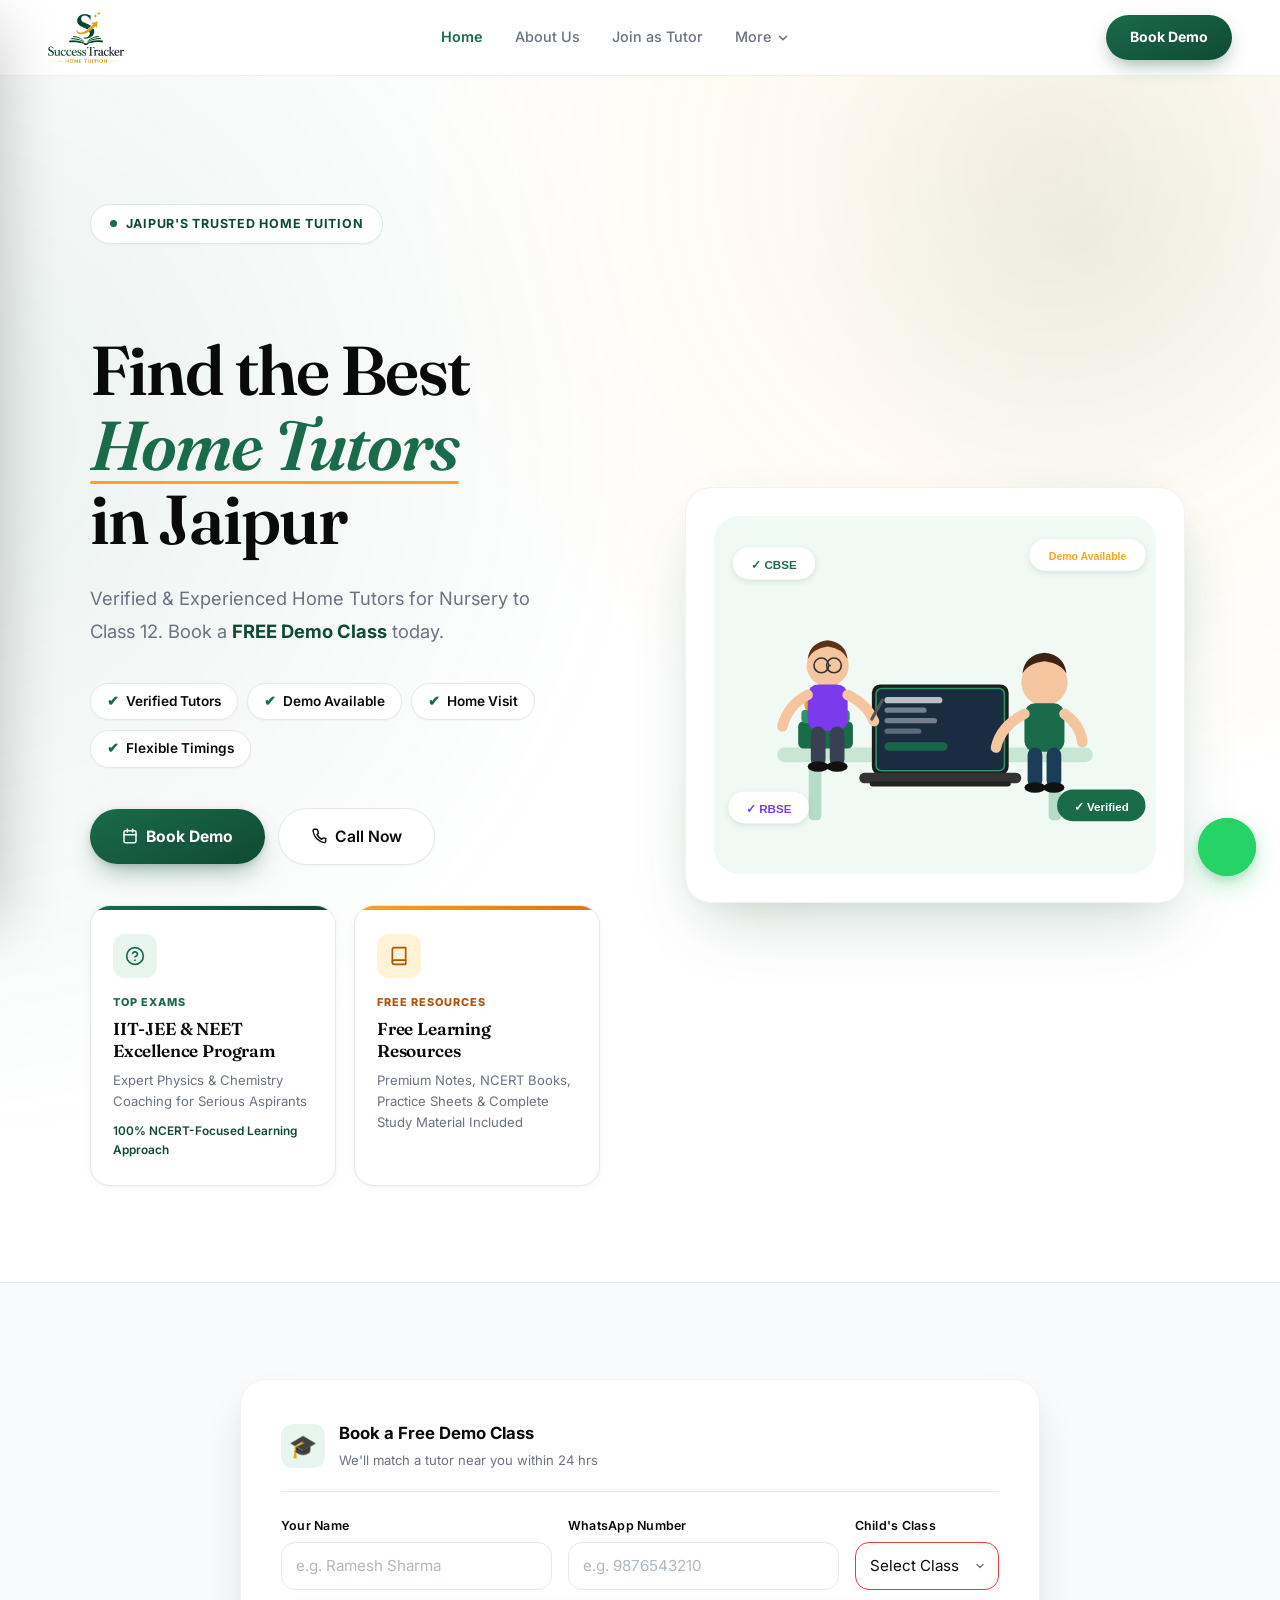
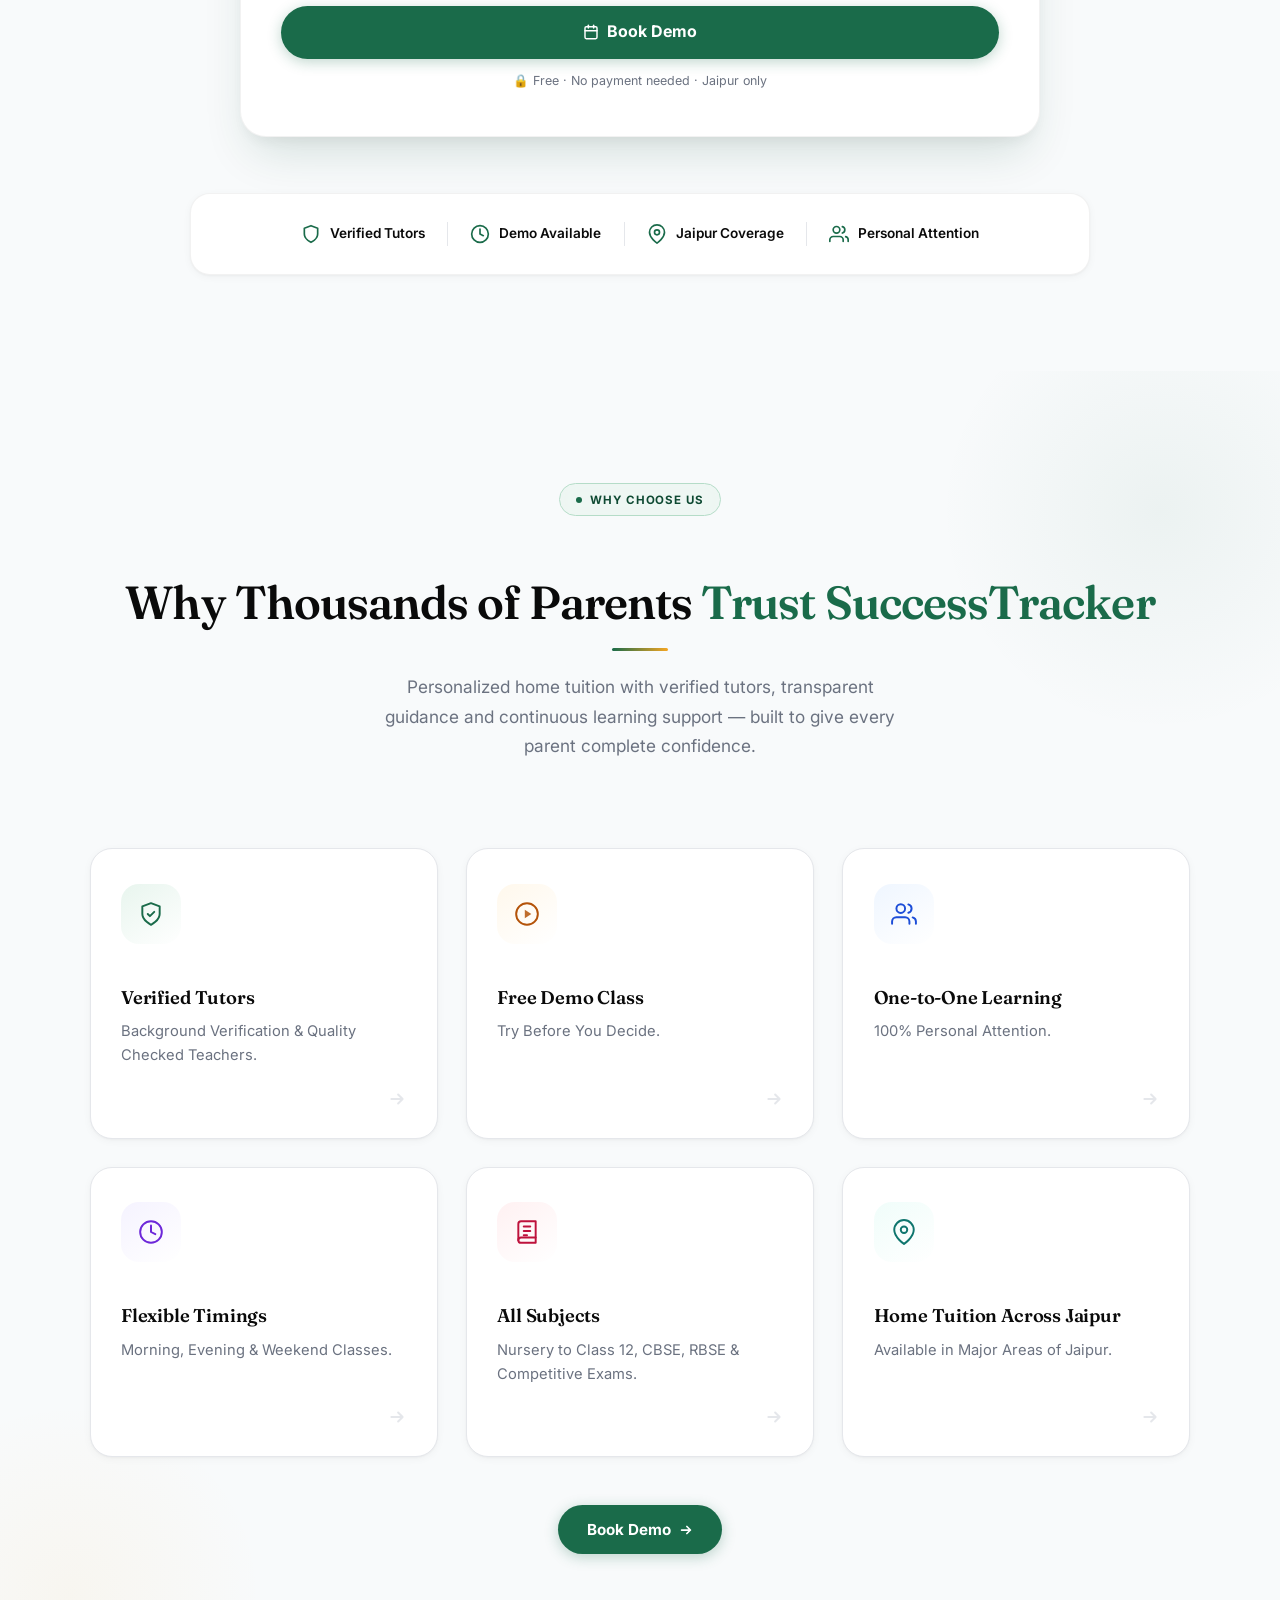
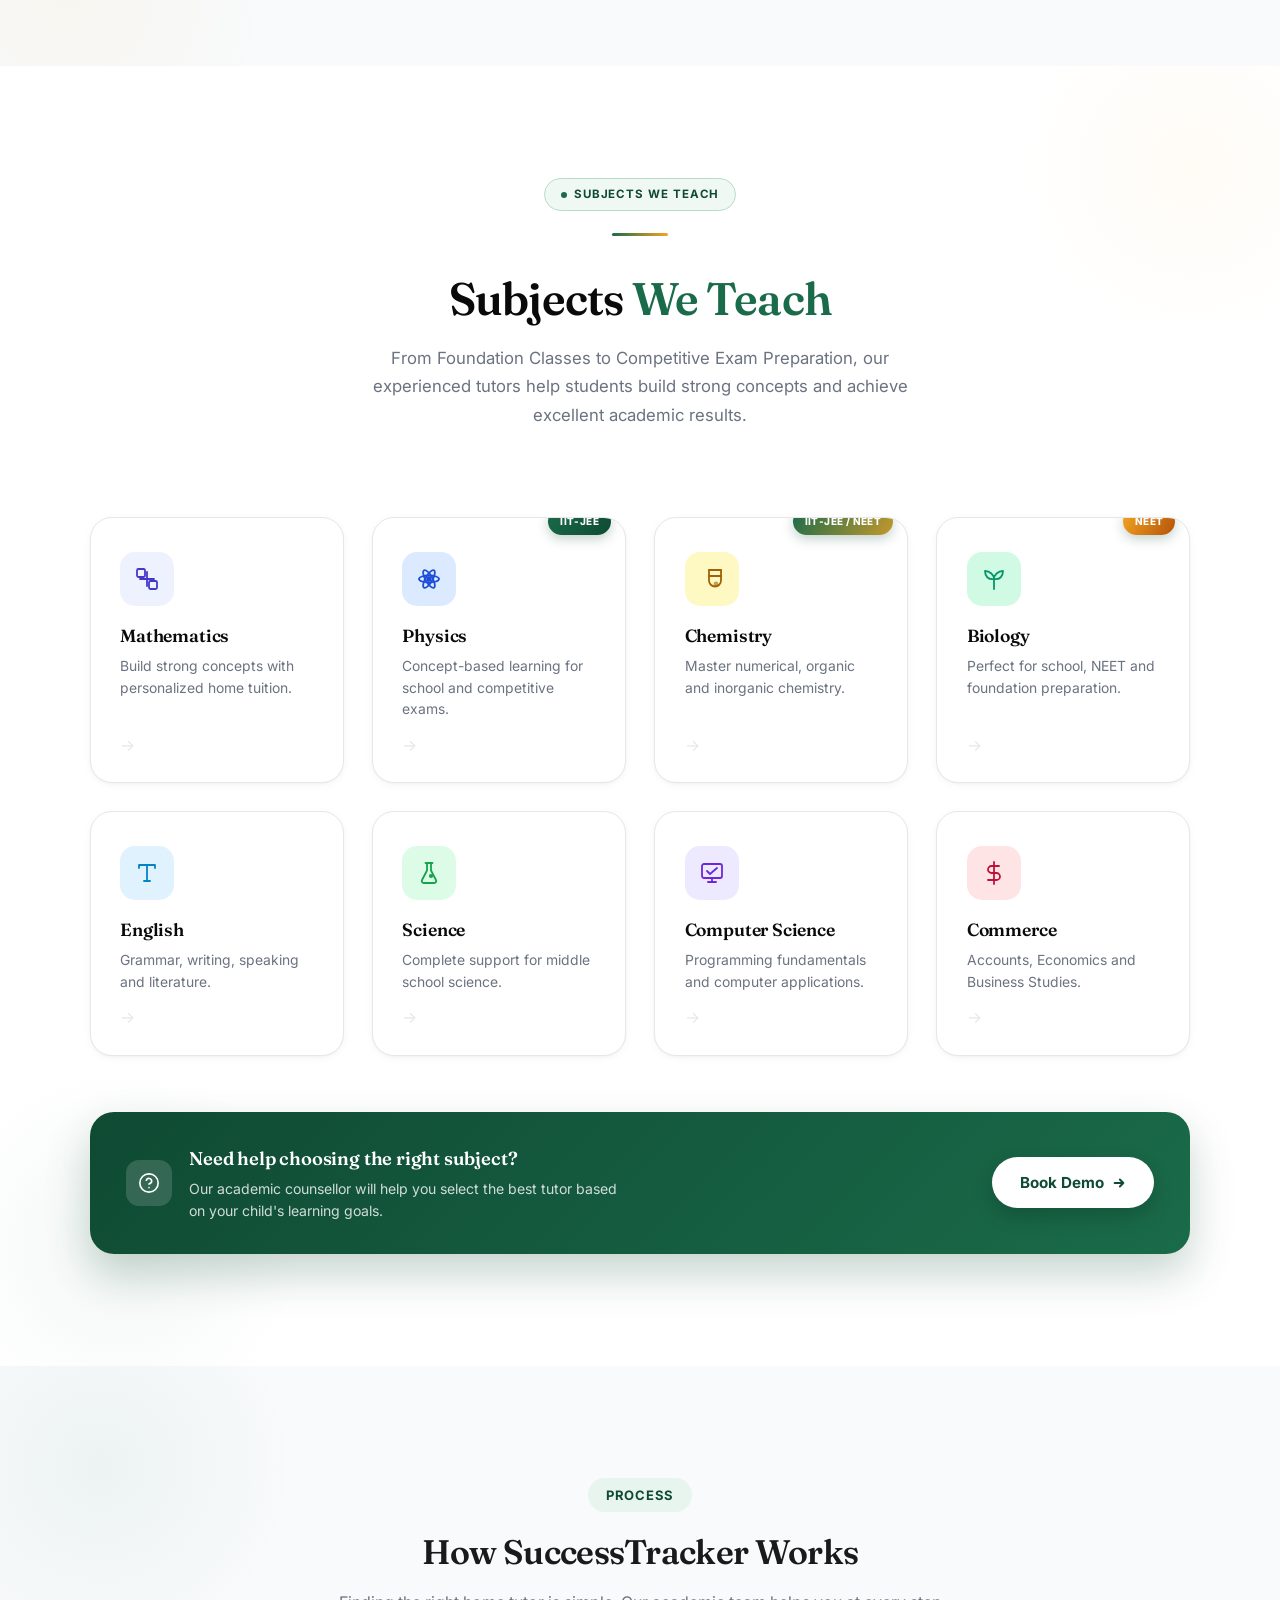
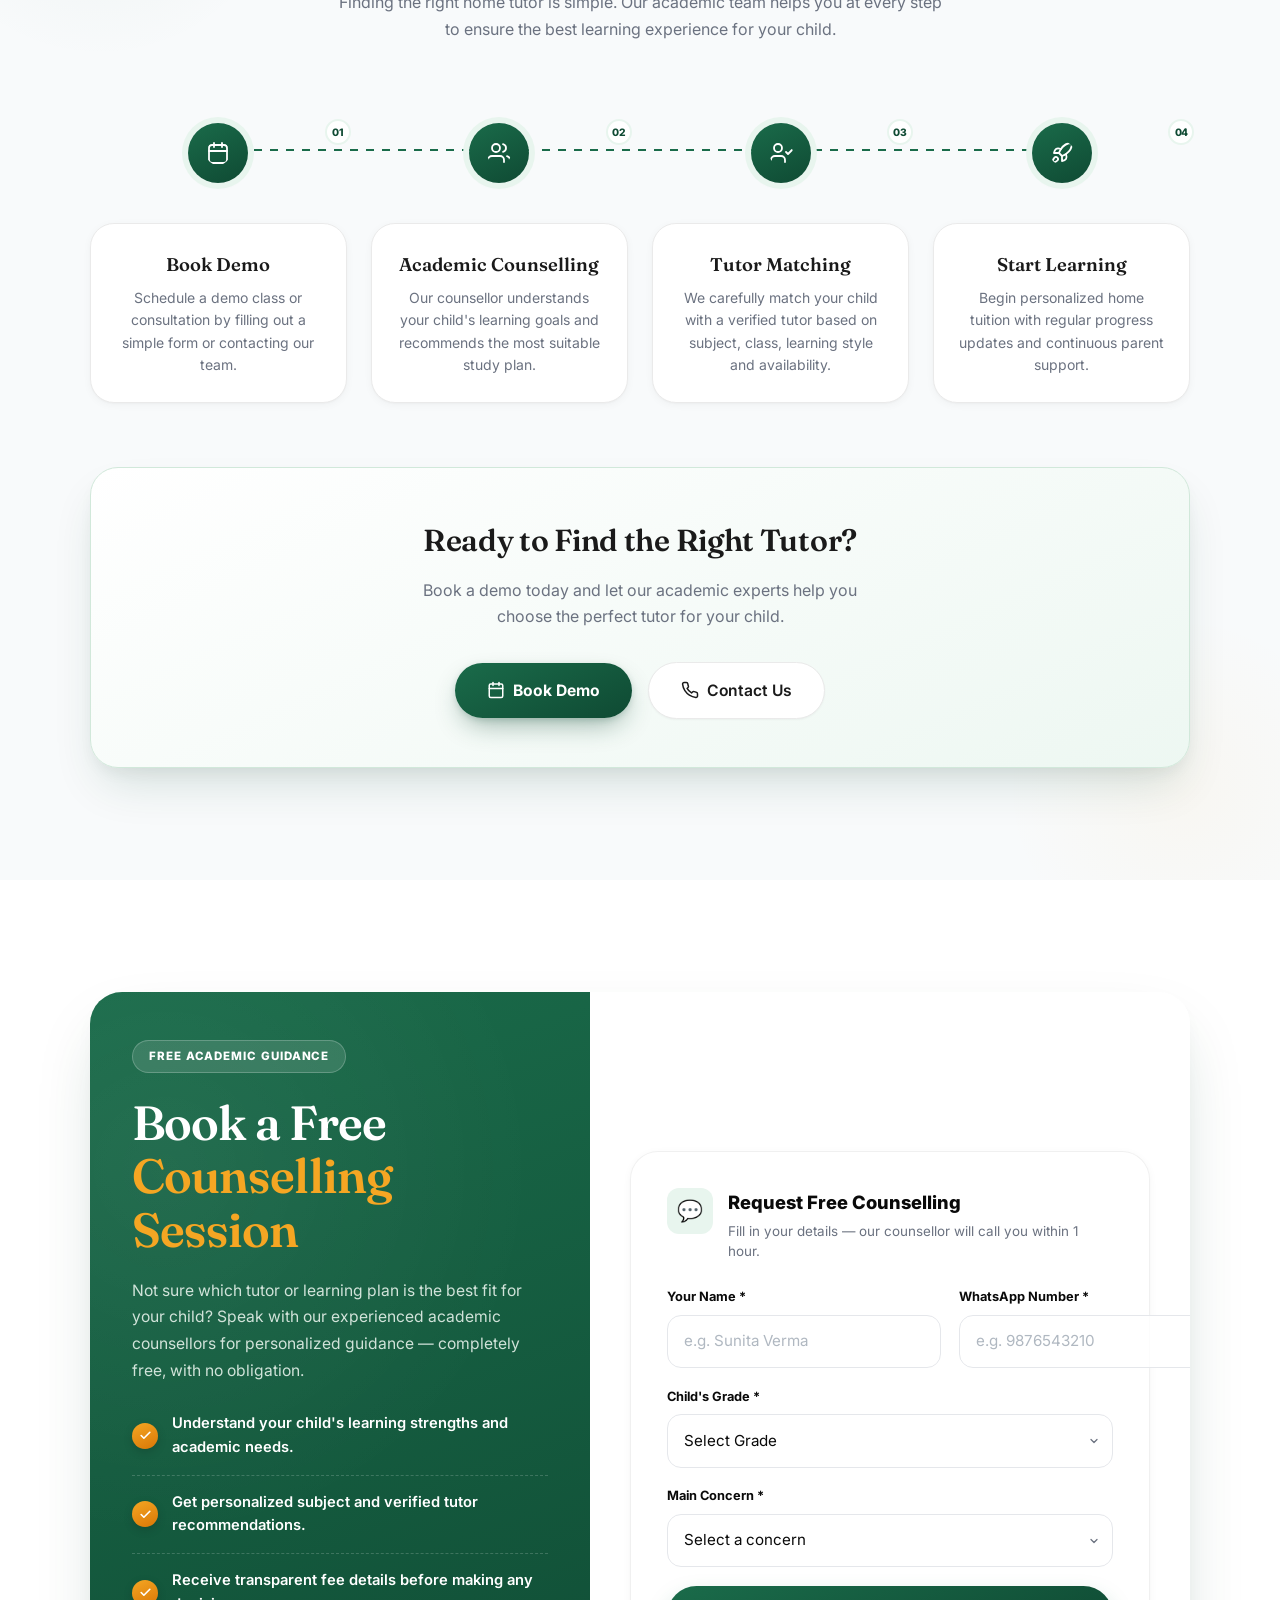
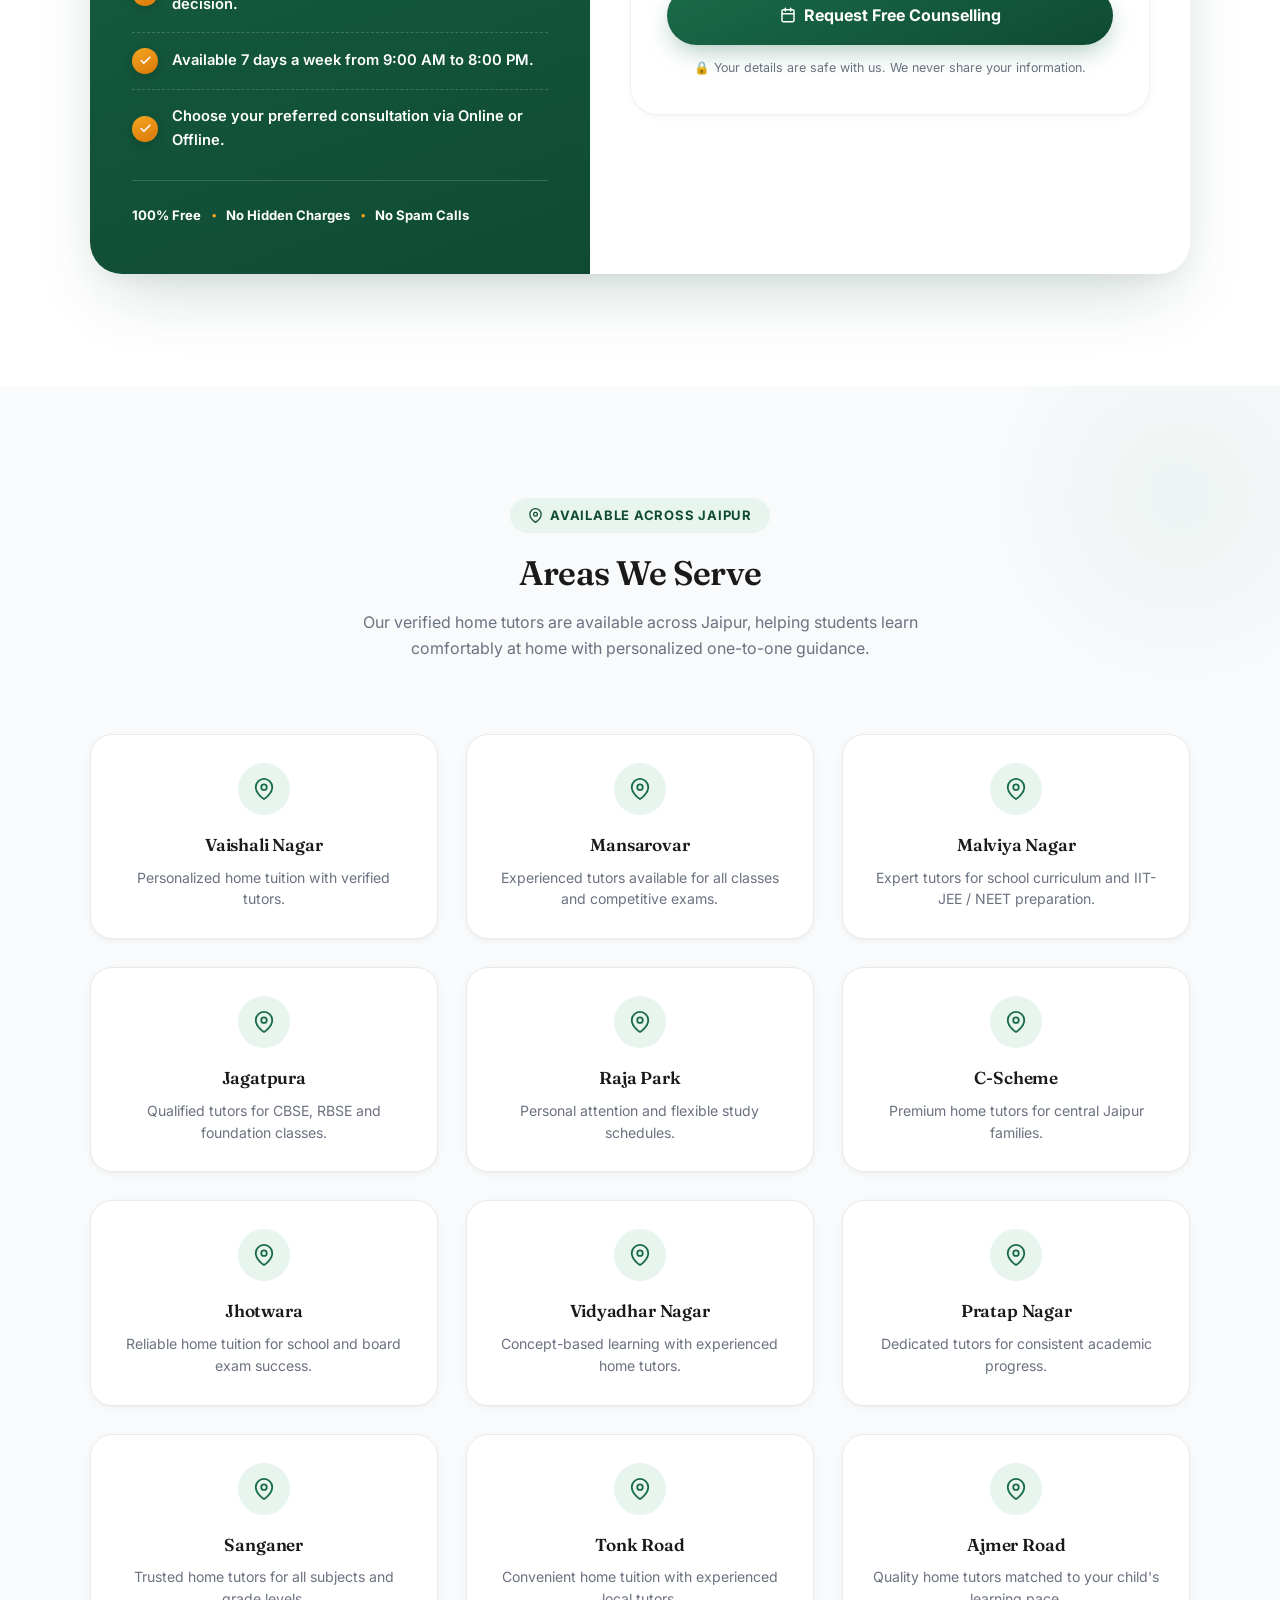
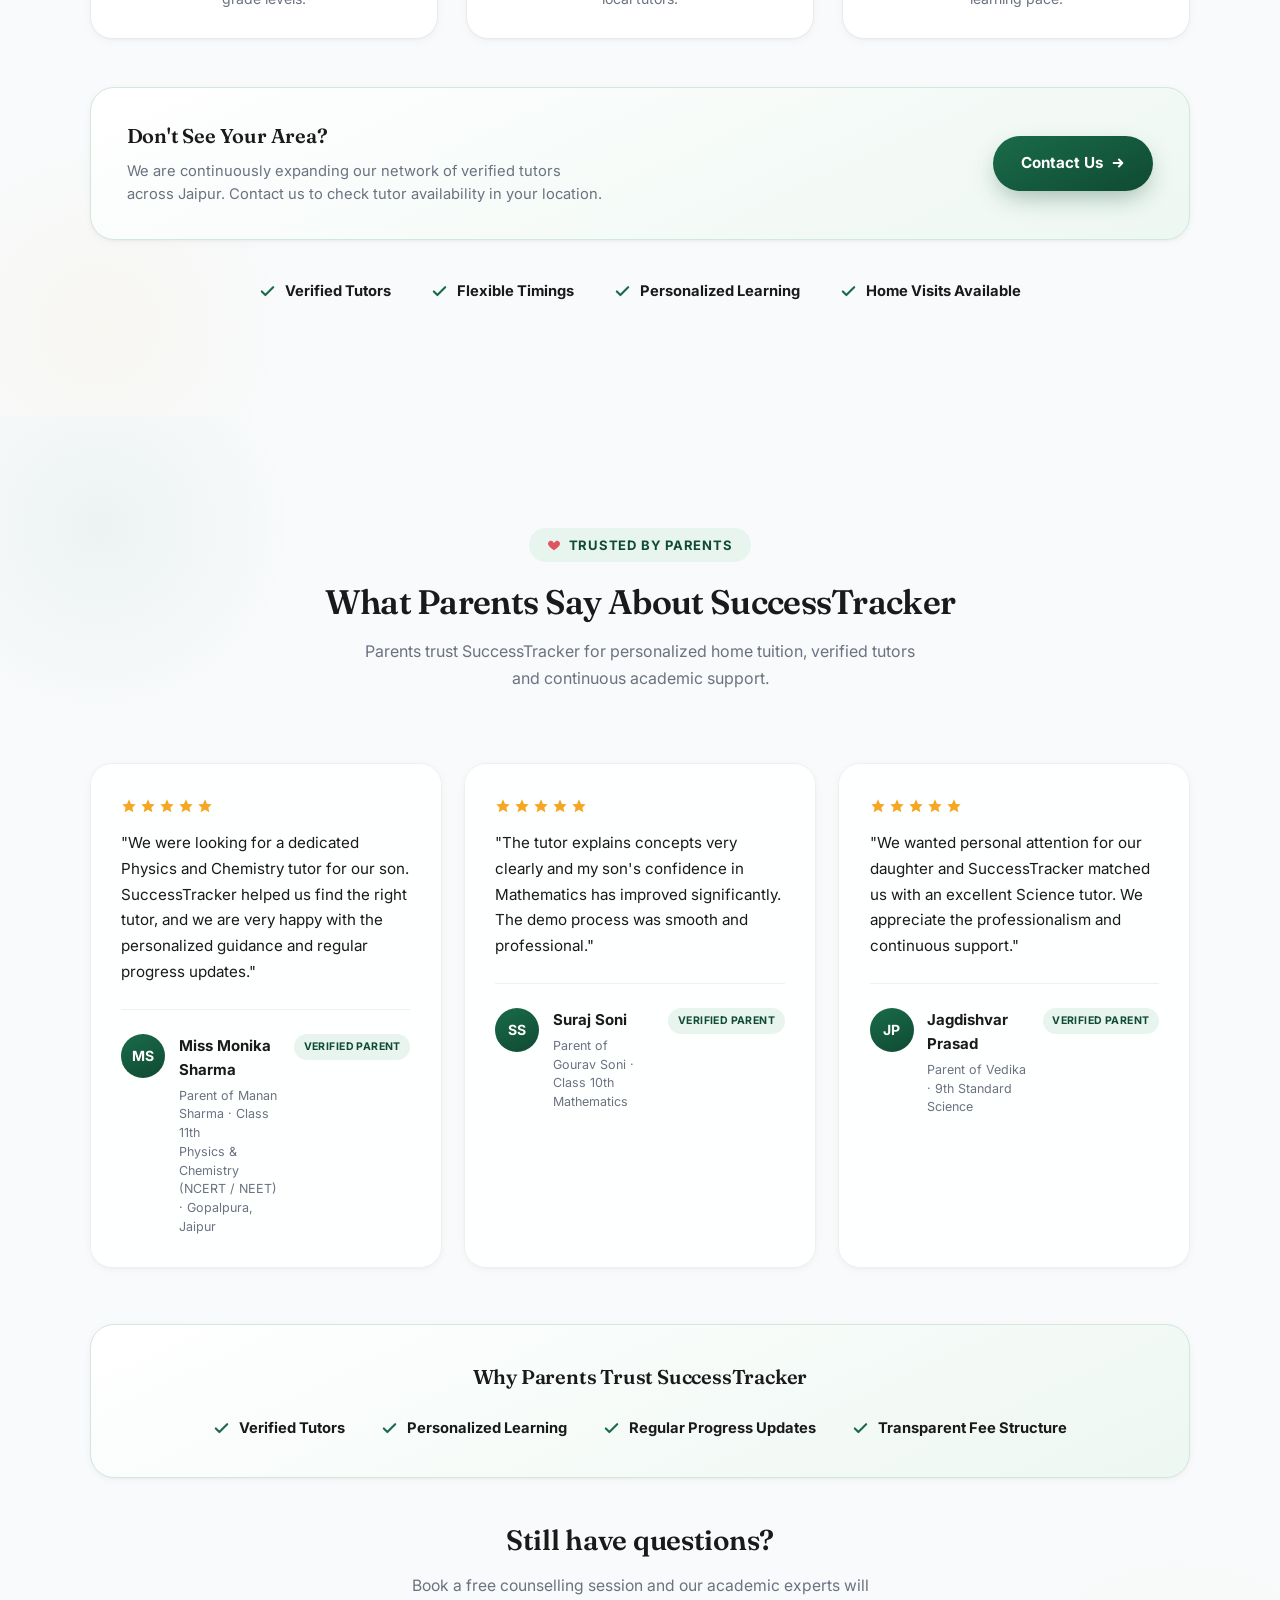
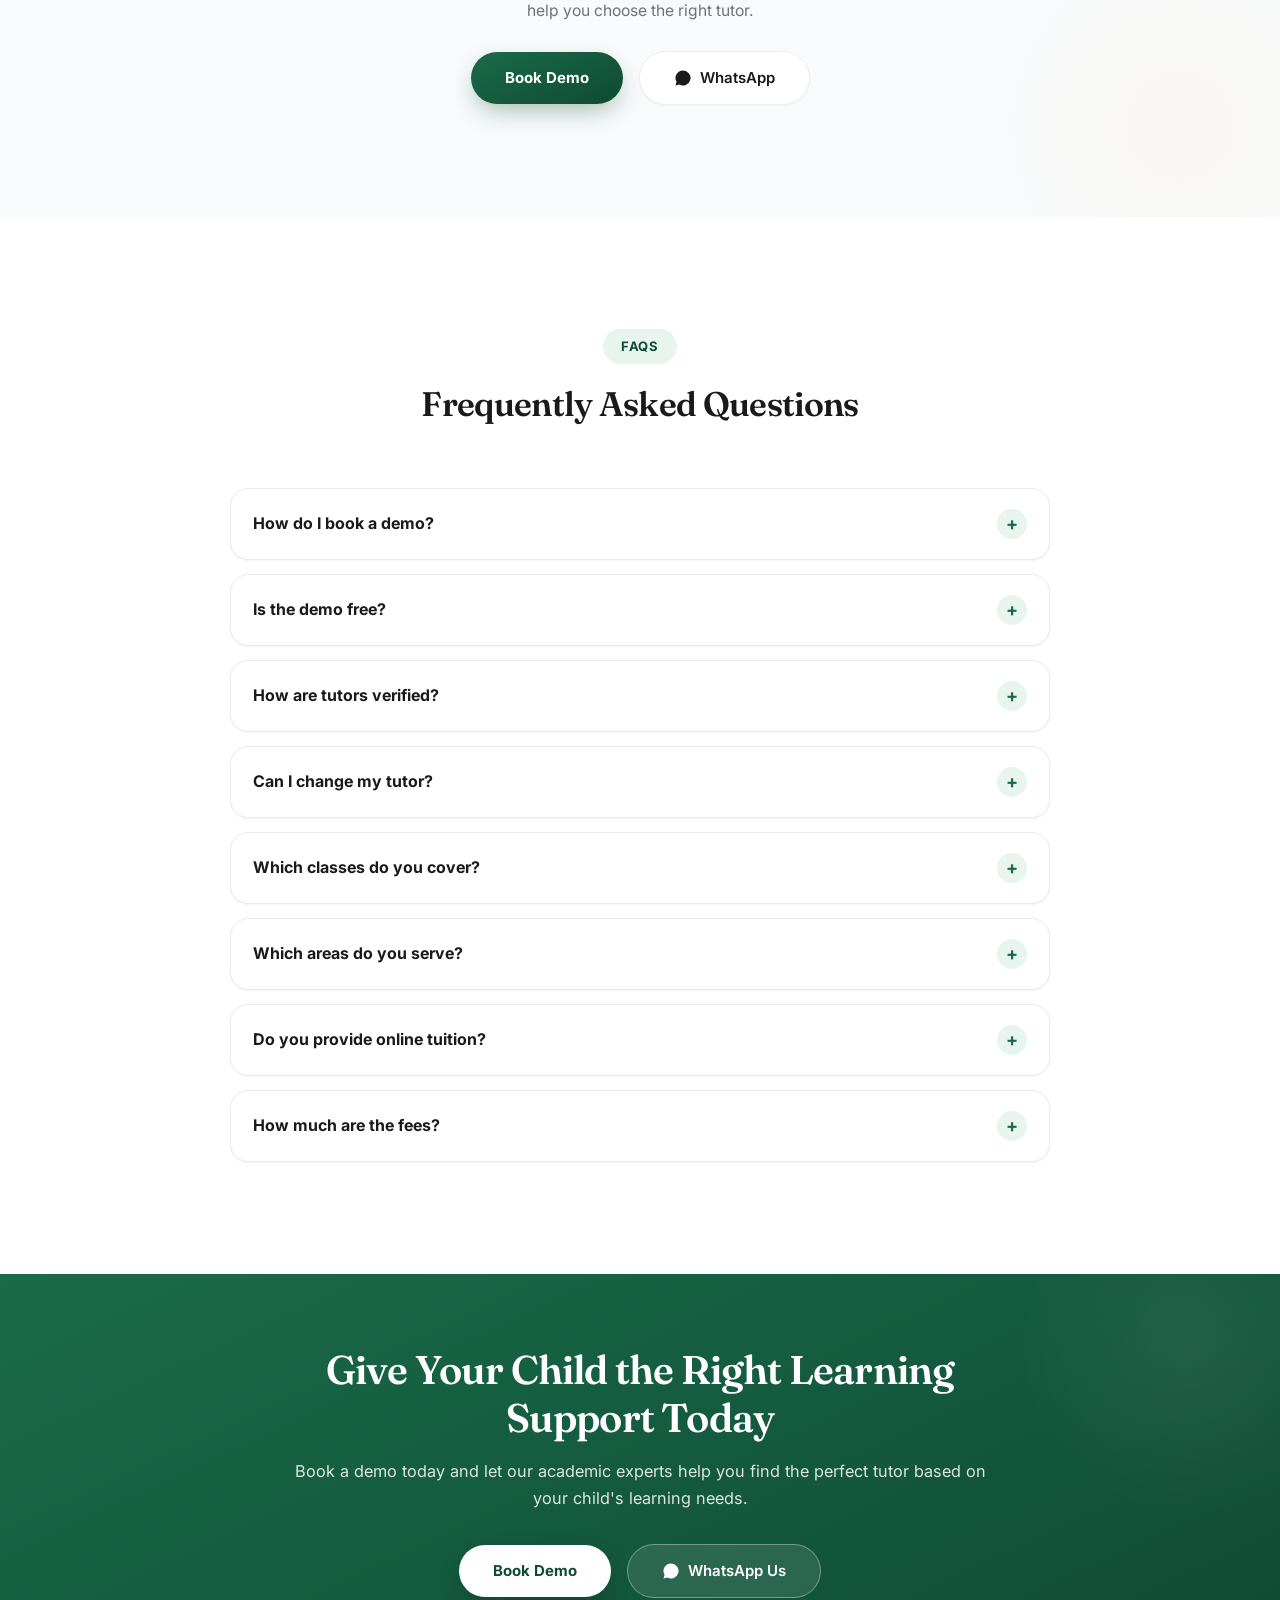
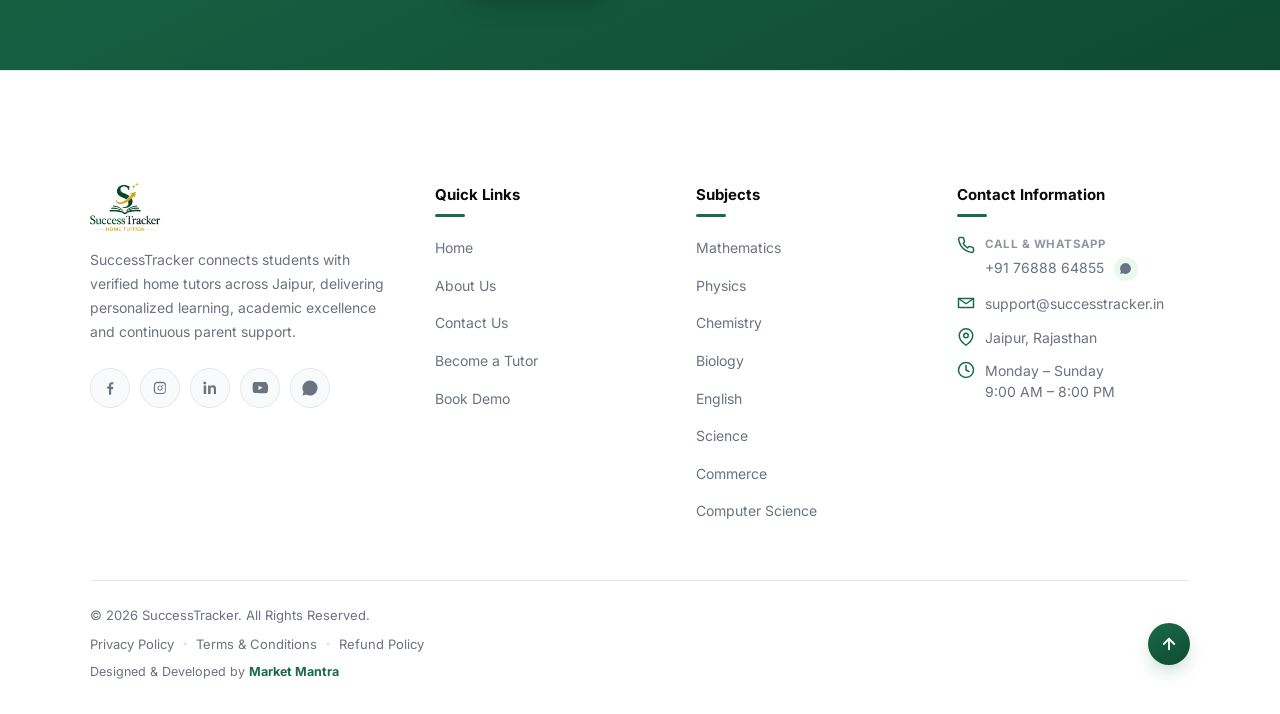
==== commit 844b85c1: "Master navigation finalized" ====
--- a/index.html
+++ b/index.html
@@ -50,7 +50,7 @@
   <div class="st-nav-inner">
 
     <!-- Logo -->
-    <a href="index.html" class="st-logo" aria-label="SuccessTracker Home">
+    <a href="#home" class="st-logo" aria-label="SuccessTracker Home">
       <img src="assets/logo.png" alt="SuccessTracker — Home Tuition" class="st-logo-img" />
     </a>
 
@@ -59,7 +59,7 @@
       <ul class="st-nav-list" role="list">
 
         <li class="st-nav-item">
-          <a href="index.html" class="st-nav-link st-active" aria-current="page">Home</a>
+          <a href="#home" class="st-nav-link st-active" aria-current="page">Home</a>
         </li>
 
         <li class="st-nav-item">
@@ -129,7 +129,7 @@
      role="dialog" aria-modal="true" aria-label="Mobile navigation"
      hidden>
   <div class="st-mob-top">
-    <a href="index.html" class="st-logo" onclick="stCloseMenu()" aria-label="SuccessTracker Home">
+    <a href="#home" class="st-logo" onclick="stCloseMenu()" aria-label="SuccessTracker Home">
       <img src="assets/logo.png" alt="SuccessTracker — Home Tuition" class="st-logo-img" />
     </a>
     <button class="st-mob-close" onclick="stCloseMenu()" aria-label="Close menu">
@@ -141,7 +141,7 @@
   </div>
 
   <nav class="st-mob-nav" aria-label="Mobile navigation">
-    <a href="index.html"       class="st-mob-link" onclick="stCloseMenu()">🏠 Home</a>
+    <a href="#home"       class="st-mob-link" onclick="stCloseMenu()">🏠 Home</a>
     <a href="about.html"     class="st-mob-link" onclick="stCloseMenu()">⭐ About Us</a>
     <a href="#how"        class="st-mob-link" onclick="stCloseMenu()">⟳ How It Works</a>
     <a href="#counselling"    class="st-mob-link" onclick="stCloseMenu()">👨‍🏫 Join as Tutor</a>
@@ -1788,7 +1788,7 @@
 
       <!-- Brand Column -->
       <div class="footer-col footer-brand-col">
-        <a href="index.html" class="footer-logo-link" aria-label="SuccessTracker Home">
+        <a href="#home" class="footer-logo-link" aria-label="SuccessTracker Home">
           <img src="assets/logo.png" alt="SuccessTracker — Home Tuition" class="footer-logo-img" />
         </a>
         <p class="footer-tagline">
@@ -1832,11 +1832,11 @@
       <div class="footer-col">
         <h4 class="footer-col-title">Quick Links</h4>
         <ul class="footer-links">
-          <li><a href="index.html">Home</a></li>
+          <li><a href="#home">Home</a></li>
           <li><a href="about.html">About Us</a></li>
+          <li><a href="contact.html">Contact Us</a></li>
           <li><a href="#counselling">Become a Tutor</a></li>
           <li><a href="#book">Book Demo</a></li>
-          <li><a href="#counselling">Contact Us</a></li>
         </ul>
       </div>
 
--- a/styles.css
+++ b/styles.css
@@ -5049,3 +5049,303 @@
     width: 100%;
   }
 }
+
+/* ================================================================
+   CONTACT PAGE — minimal additions only.
+   Reuses .about-hero* (hero shell), .sw-* (section headers, cards),
+   .cs-* (form fields/submit), .faq-* (accordion) and .prefooter-*
+   (final CTA) verbatim from the homepage/about page design system.
+   Only page-specific pieces below are new.
+================================================================ */
+
+/* ---------- Breadcrumb ---------- */
+.contact-breadcrumb {
+  display: flex;
+  align-items: center;
+  gap: .5rem;
+  font-size: .85rem;
+  font-weight: 600;
+  color: var(--text-sub);
+  margin-bottom: 1.5rem;
+}
+
+.contact-breadcrumb a {
+  color: var(--text-sub);
+  text-decoration: none;
+  transition: color .2s var(--ease-out);
+}
+
+.contact-breadcrumb a:hover {
+  color: var(--brand);
+}
+
+.contact-breadcrumb-current {
+  color: var(--brand-dark);
+  font-weight: 700;
+}
+
+.contact-breadcrumb-sep {
+  color: var(--border);
+}
+
+/* ---------- Contact Cards grid (4-up) ---------- */
+.contact-cards-grid.sw-grid {
+  grid-template-columns: 1fr;
+}
+
+@media (min-width: 600px) {
+  .contact-cards-grid.sw-grid { grid-template-columns: repeat(2, 1fr); }
+}
+
+@media (min-width: 960px) {
+  .contact-cards-grid.sw-grid { grid-template-columns: repeat(4, 1fr); }
+}
+
+.contact-card-value {
+  font-family: var(--font-display);
+  font-size: 1.05rem;
+  font-weight: 600;
+  color: var(--text);
+  margin: 0 0 .4rem;
+}
+
+.contact-card-value a {
+  color: inherit;
+  text-decoration: none;
+}
+
+.contact-card-value a:hover {
+  color: var(--brand);
+}
+
+.sw-icon-whatsapp {
+  background: linear-gradient(145deg, #e9f9ee, #ffffff);
+  color: #25d366;
+}
+
+.contact-card-whatsapp-btn {
+  display: inline-flex;
+  align-items: center;
+  gap: .4rem;
+  margin-top: .85rem;
+  background: #25d366;
+  color: #ffffff;
+  font-size: .82rem;
+  font-weight: 700;
+  padding: .55rem 1.1rem;
+  border-radius: var(--radius-full);
+  text-decoration: none;
+  transition: transform .25s var(--ease-out), box-shadow .25s var(--ease-out);
+  box-shadow: 0 8px 18px -6px rgba(37,211,102,.5);
+}
+
+.contact-card-whatsapp-btn:hover {
+  transform: translateY(-2px);
+  box-shadow: 0 12px 24px -6px rgba(37,211,102,.55);
+}
+
+.contact-card-whatsapp-btn svg { width: 15px; height: 15px; }
+
+/* ---------- Contact Form section wrapper ---------- */
+.contact-form-section {
+  width: 100%;
+  background: var(--bg);
+  padding: var(--space-section-y-mob) var(--space-x-mob);
+  font-family: var(--font);
+  position: relative;
+  overflow: hidden;
+}
+
+.contact-form-section::before {
+  content: '';
+  position: absolute;
+  top: -100px;
+  left: -110px;
+  width: 420px;
+  height: 420px;
+  border-radius: 50%;
+  background: radial-gradient(circle, rgba(26,107,74,.05) 0%, transparent 65%);
+  pointer-events: none;
+}
+
+.contact-form-section .cs-form-card {
+  position: relative;
+  z-index: 1;
+  max-width: 620px;
+}
+
+/* Subject & Message textarea (reuses .cs-input for border/padding/focus) */
+.contact-textarea {
+  width: 100%;
+  min-height: 120px;
+  resize: vertical;
+  line-height: 1.6;
+}
+
+@media (min-width: 900px) {
+  .contact-form-section {
+    padding: var(--space-section-y) var(--space-x);
+  }
+}
+
+/* ---------- Office Hours ---------- */
+.contact-hours {
+  width: 100%;
+  background: var(--white);
+  padding: var(--space-section-y-mob) var(--space-x-mob);
+  font-family: var(--font);
+}
+
+.contact-hours-inner {
+  max-width: 720px;
+  margin: 0 auto;
+  text-align: center;
+}
+
+.contact-hours-card {
+  display: inline-flex;
+  flex-direction: column;
+  align-items: center;
+  gap: .5rem;
+  background: linear-gradient(155deg, #ffffff 0%, var(--brand-light) 130%);
+  border: 1.5px solid #d1e8da;
+  border-radius: 24px;
+  padding: 2.25rem 2.5rem;
+  box-shadow: var(--shadow-card);
+  margin-top: 2rem;
+}
+
+.contact-hours-icon {
+  width: 48px;
+  height: 48px;
+  border-radius: 14px;
+  background: var(--brand);
+  color: #ffffff;
+  display: flex;
+  align-items: center;
+  justify-content: center;
+  margin-bottom: .5rem;
+}
+
+.contact-hours-icon svg { width: 22px; height: 22px; }
+
+.contact-hours-days {
+  font-family: var(--font-display);
+  font-size: 1.2rem;
+  font-weight: 600;
+  color: var(--text);
+}
+
+.contact-hours-time {
+  font-size: 1rem;
+  color: var(--brand-dark);
+  font-weight: 700;
+}
+
+.contact-hours-note {
+  font-size: .92rem;
+  color: var(--text-sub);
+  margin-top: .5rem;
+  max-width: 380px;
+  line-height: 1.6;
+}
+
+/* ---------- Google Map placeholder ---------- */
+.contact-map-section {
+  width: 100%;
+  background: var(--bg);
+  padding: var(--space-section-y-mob) var(--space-x-mob);
+  font-family: var(--font);
+}
+
+.contact-map-inner {
+  max-width: 1100px;
+  margin: 0 auto;
+}
+
+.contact-map-frame {
+  width: 100%;
+  aspect-ratio: 16 / 7;
+  min-height: 260px;
+  border-radius: 24px;
+  overflow: hidden;
+  box-shadow: var(--shadow-card);
+  border: 1px solid var(--border);
+  background: linear-gradient(145deg, var(--brand-light), #eef4f1);
+  display: flex;
+  align-items: center;
+  justify-content: center;
+  flex-direction: column;
+  gap: .75rem;
+  color: var(--brand-dark);
+  text-align: center;
+  padding: 1.5rem;
+}
+
+.contact-map-frame svg { width: 40px; height: 40px; }
+
+.contact-map-frame p {
+  font-size: .9rem;
+  font-weight: 600;
+  color: var(--text-sub);
+  margin: 0;
+  max-width: 360px;
+}
+
+@media (max-width: 640px) {
+  .contact-hours-card { padding: 1.75rem 1.5rem; }
+}
+
+
+/* ================================================================
+   CONTACT PAGE — additional CSS (appended, nothing removed/edited).
+   Section 1 Hero reuses .about-hero* (already defined).
+   Section 2 reuses .sw-grid/.contact-cards-grid + new .contact-glass-card.
+   Section 3 reuses .contact-form-section/.cs-form-card/.cs-*/.contact-textarea.
+   Section 4 reuses .contact-map-section/.contact-map-frame.
+   Section 5 reuses .sw-grid/.sw-card as-is.
+   Section 6 reuses .prefooter-cta as-is.
+   Section 7 reuses .faq-* as-is.
+================================================================ */
+
+/* ---------- Section 2: premium glass info cards ---------- */
+.contact-glass-card {
+  background: rgba(255,255,255,.6);
+  backdrop-filter: blur(14px) saturate(160%);
+  -webkit-backdrop-filter: blur(14px) saturate(160%);
+  border: 1px solid rgba(10,10,10,.06);
+}
+
+.contact-glass-card:hover {
+  background: rgba(255,255,255,.8);
+}
+
+/* Select fields inside the contact form reuse .cs-select styling —
+   only a small addition for the "Area" text input's optional list
+   affordance and general field-row spacing on 2-up rows. */
+.contact-field-row {
+  display: grid;
+  grid-template-columns: 1fr;
+  gap: 1.1rem;
+  margin-bottom: 1.15rem;
+}
+
+@media (min-width: 640px) {
+  .contact-field-row {
+    grid-template-columns: 1fr 1fr;
+  }
+
+  .contact-field-row .cs-field {
+    margin-bottom: 0;
+  }
+}
+
+.contact-field-row.contact-field-row-3 {
+  grid-template-columns: 1fr;
+}
+
+@media (min-width: 640px) {
+  .contact-field-row.contact-field-row-3 {
+    grid-template-columns: 1fr 1fr 1fr;
+  }
+}
